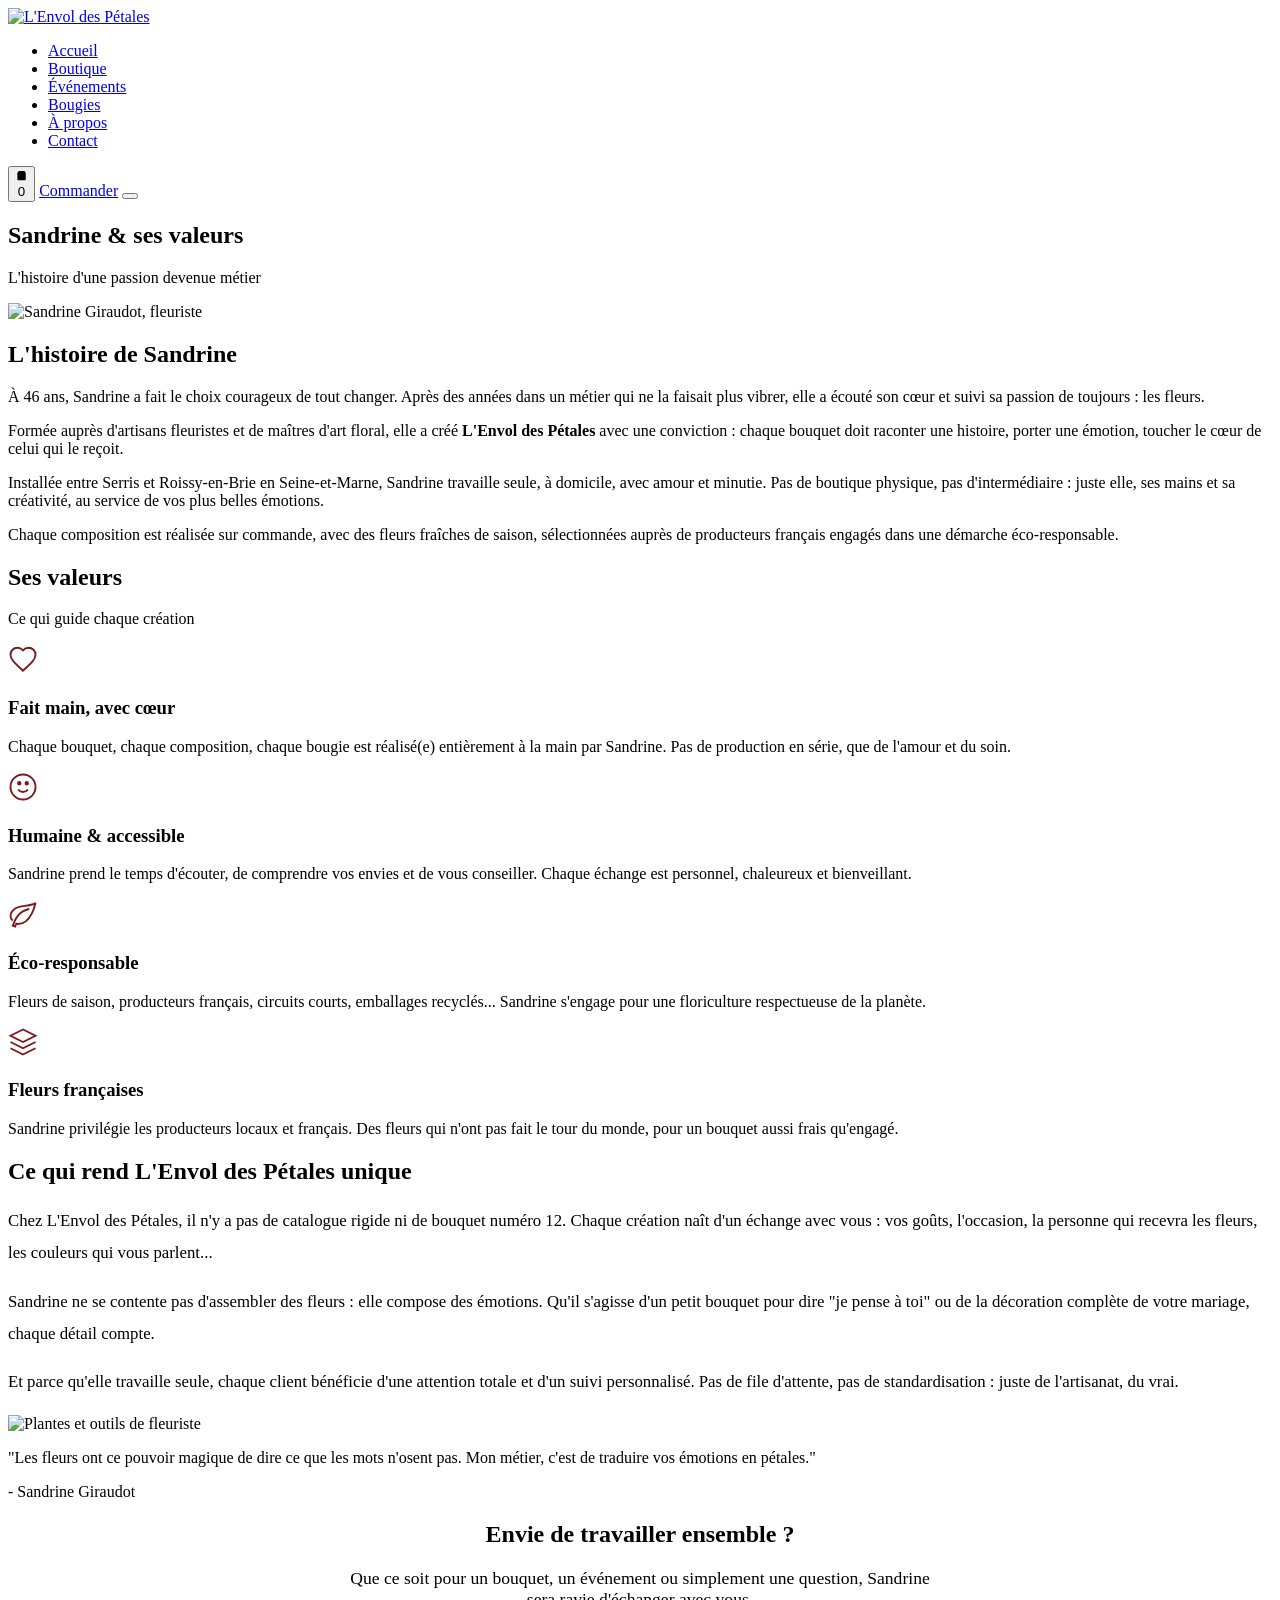
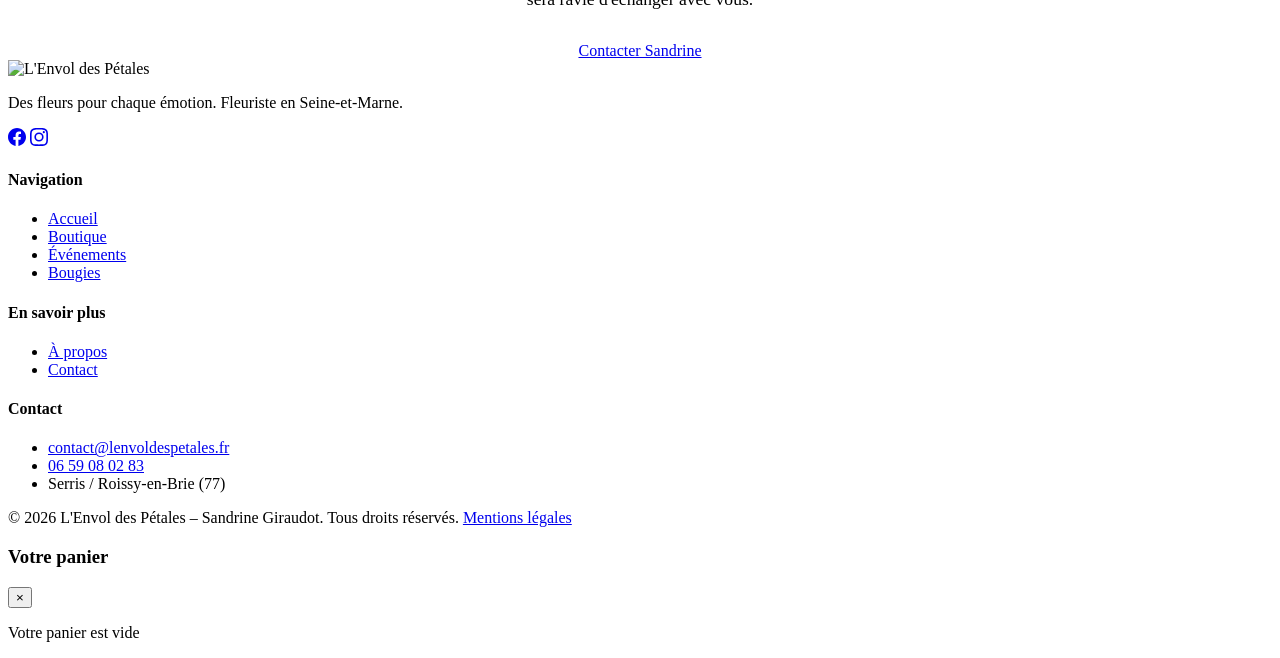
==== a-propos.html @ 43afdc31 "Add files via upload" ====
<!DOCTYPE html>
<html lang="fr">
<head>
    <meta charset="UTF-8">
    <meta name="viewport" content="width=device-width, initial-scale=1.0">
    <meta name="description" content="Découvrez l'histoire de Sandrine Giraudot, fleuriste de L'Envol des Pétales. Reconversion, passion et éco-responsabilité.">
    <title>À propos - Sandrine Giraudot | L'Envol des Pétales</title>
    <link rel="stylesheet" href="assets/css/style.css">
    <link rel="icon" type="image/png" href="assets/images/favicon.png">
</head>
<body>

    <!-- HEADER -->
    <header class="header" id="header">
        <div class="header__inner">
            <a href="index.html" class="header__logo" aria-label="Accueil">
                <img src="assets/images/logo-edp-texte-seul.png" alt="L'Envol des Pétales" loading="lazy">
            </a>
            <nav class="nav" id="nav" aria-label="Navigation principale">
                <ul class="nav__list">
                    <li><a href="index.html" class="nav__link">Accueil</a></li>
                    <li><a href="boutique.html" class="nav__link">Boutique</a></li>
                    <li><a href="evenements.html" class="nav__link">Événements</a></li>
                    <li><a href="bougies.html" class="nav__link">Bougies</a></li>
                    <li><a href="a-propos.html" class="nav__link active">À propos</a></li>
                    <li><a href="contact.html" class="nav__link">Contact</a></li>
                </ul>
            </nav>
            <div class="nav__cta">
                <button class="cart-btn" id="cart-btn" aria-label="Voir le panier" title="Voir le panier">
                    <svg viewBox="0 0 24 24"><path d="M6 2L3 6v14a2 2 0 002 2h14a2 2 0 002-2V6l-3-4z"/><line x1="3" y1="6" x2="21" y2="6"/><path d="M16 10a4 4 0 01-8 0"/></svg>
                    <span class="cart-count empty" id="cart-count">0</span>
                </button>
                <a href="contact.html" class="btn btn--primary btn--small">Commander</a>
                <button class="burger" id="burger" aria-label="Ouvrir le menu" aria-expanded="false">
                    <span class="burger__line"></span>
                    <span class="burger__line"></span>
                    <span class="burger__line"></span>
                </button>
            </div>
        </div>
    </header>

    <!-- HERO -->
    <section class="hero-page">
        <div class="petals-container" aria-hidden="true">
            <div class="petal petal--rose"></div><div class="petal petal--bordeaux"></div><div class="petal petal--rose"></div>
            <div class="petal petal--or"></div><div class="petal petal--rose"></div><div class="petal petal--bordeaux"></div>
            <div class="petal petal--rose"></div><div class="petal petal--or"></div><div class="petal petal--rose"></div>
            <div class="petal petal--bordeaux"></div>
        </div>
        <div class="container">
            <h1 class="hero-page__title">Sandrine & ses valeurs</h1>
            <p class="hero-page__subtitle">L'histoire d'une passion devenue métier</p>
        </div>
    </section>

    <!-- HISTOIRE -->
    <section class="section section--alt">
        <div class="container">
            <div class="about-hero">
                <div class="about-hero__photo fade-in-left">
                    <img src="assets/images/portrait-sandrine.jpg" alt="Sandrine Giraudot, fleuriste">
                </div>
                <div class="about-hero__content fade-in-right">
                    <h2>L'histoire de Sandrine</h2>
                    <span class="decorative-line"></span>
                    <p>
                        À 46 ans, Sandrine a fait le choix courageux de tout changer. Après des années dans un
                        métier qui ne la faisait plus vibrer, elle a écouté son cœur et suivi sa passion de toujours :
                        les fleurs.
                    </p>
                    <p>
                        Formée auprès d'artisans fleuristes et de maîtres d'art floral, elle a créé
                        <strong>L'Envol des Pétales</strong> avec une conviction : chaque bouquet doit raconter
                        une histoire, porter une émotion, toucher le cœur de celui qui le reçoit.
                    </p>
                    <p>
                        Installée entre Serris et Roissy-en-Brie en Seine-et-Marne, Sandrine travaille seule,
                        à domicile, avec amour et minutie. Pas de boutique physique, pas d'intermédiaire : juste
                        elle, ses mains et sa créativité, au service de vos plus belles émotions.
                    </p>
                    <p>
                        Chaque composition est réalisée sur commande, avec des fleurs fraîches de saison,
                        sélectionnées auprès de producteurs français engagés dans une démarche éco-responsable.
                    </p>
                </div>
            </div>
        </div>
    </section>

    <!-- VALEURS -->
    <section class="section">
        <div class="container">
            <h2 class="section-title fade-in">Ses valeurs</h2>
            <p class="section-subtitle fade-in">Ce qui guide chaque création</p>
            <span class="decorative-line fade-in"></span>

            <div class="values-grid">
                <div class="value-card fade-in">
                    <div class="value-card__icon" aria-hidden="true">
                        <svg width="30" height="30" viewBox="0 0 24 24" fill="none" stroke="#7B1A1A" stroke-width="1.5"><path d="M12 21.35l-1.45-1.32C5.4 15.36 2 12.28 2 8.5 2 5.42 4.42 3 7.5 3c1.74 0 3.41.81 4.5 2.09C13.09 3.81 14.76 3 16.5 3 19.58 3 22 5.42 22 8.5c0 3.78-3.4 6.86-8.55 11.54L12 21.35z"/></svg>
                    </div>
                    <h3 class="value-card__title">Fait main, avec cœur</h3>
                    <p class="value-card__text">Chaque bouquet, chaque composition, chaque bougie est réalisé(e) entièrement à la main par Sandrine. Pas de production en série, que de l'amour et du soin.</p>
                </div>

                <div class="value-card fade-in">
                    <div class="value-card__icon" aria-hidden="true">
                        <svg width="30" height="30" viewBox="0 0 24 24" fill="none" stroke="#7B1A1A" stroke-width="1.5"><path d="M12 22c5.523 0 10-4.477 10-10S17.523 2 12 2 2 6.477 2 12s4.477 10 10 10z"/><path d="M8 14s1.5 2 4 2 4-2 4-2"/><circle cx="9" cy="9" r="1" fill="#7B1A1A"/><circle cx="15" cy="9" r="1" fill="#7B1A1A"/></svg>
                    </div>
                    <h3 class="value-card__title">Humaine & accessible</h3>
                    <p class="value-card__text">Sandrine prend le temps d'écouter, de comprendre vos envies et de vous conseiller. Chaque échange est personnel, chaleureux et bienveillant.</p>
                </div>

                <div class="value-card fade-in">
                    <div class="value-card__icon" aria-hidden="true">
                        <svg width="30" height="30" viewBox="0 0 24 24" fill="none" stroke="#7B1A1A" stroke-width="1.5"><path d="M17 8C8 10 5.9 16.17 3.82 21.34l1.89.66.95-2.3c.48.17.98.3 1.34.3C19 20 22 3 22 3c-1 2-8 2.25-13 3.25S2 11.5 2 13.5s1.75 3.75 1.75 3.75"/></svg>
                    </div>
                    <h3 class="value-card__title">Éco-responsable</h3>
                    <p class="value-card__text">Fleurs de saison, producteurs français, circuits courts, emballages recyclés... Sandrine s'engage pour une floriculture respectueuse de la planète.</p>
                </div>

                <div class="value-card fade-in">
                    <div class="value-card__icon" aria-hidden="true">
                        <svg width="30" height="30" viewBox="0 0 24 24" fill="none" stroke="#7B1A1A" stroke-width="1.5"><path d="M12 2L2 7l10 5 10-5-10-5z"/><path d="M2 17l10 5 10-5"/><path d="M2 12l10 5 10-5"/></svg>
                    </div>
                    <h3 class="value-card__title">Fleurs françaises</h3>
                    <p class="value-card__text">Sandrine privilégie les producteurs locaux et français. Des fleurs qui n'ont pas fait le tour du monde, pour un bouquet aussi frais qu'engagé.</p>
                </div>
            </div>
        </div>
    </section>

    <!-- CE QUI LA REND UNIQUE -->
    <section class="section section--alt">
        <div class="container">
            <h2 class="section-title fade-in">Ce qui rend L'Envol des Pétales unique</h2>
            <span class="decorative-line fade-in"></span>

            <div class="about-hero" style="align-items:center;">
                <div class="about-hero__content fade-in-left">
                    <p style="font-size:1.05rem;line-height:1.9;">
                        Chez L'Envol des Pétales, il n'y a pas de catalogue rigide ni de bouquet numéro 12.
                        Chaque création naît d'un échange avec vous : vos goûts, l'occasion, la personne qui recevra
                        les fleurs, les couleurs qui vous parlent...
                    </p>
                    <p style="font-size:1.05rem;line-height:1.9;">
                        Sandrine ne se contente pas d'assembler des fleurs : elle compose des émotions.
                        Qu'il s'agisse d'un petit bouquet pour dire "je pense à toi" ou de la décoration
                        complète de votre mariage, chaque détail compte.
                    </p>
                    <p style="font-size:1.05rem;line-height:1.9;">
                        Et parce qu'elle travaille seule, chaque client bénéficie d'une attention totale
                        et d'un suivi personnalisé. Pas de file d'attente, pas de standardisation :
                        juste de l'artisanat, du vrai.
                    </p>
                </div>
                <div class="about-hero__photo fade-in-right">
                    <img src="assets/images/plants-on-linen-with-tools.png" alt="Plantes et outils de fleuriste" loading="lazy">
                </div>
            </div>
        </div>
    </section>

    <!-- CITATION -->
    <section class="section">
        <div class="container fade-in">
            <div class="quote-block">
                <p class="quote-block__text">
                    "Les fleurs ont ce pouvoir magique de dire ce que les mots n'osent pas.
                    Mon métier, c'est de traduire vos émotions en pétales."
                </p>
                <p class="quote-block__author">- Sandrine Giraudot</p>
            </div>
        </div>
    </section>

    <!-- CTA -->
    <section class="section section--alt" style="text-align:center;">
        <div class="container fade-in">
            <h2>Envie de travailler ensemble ?</h2>
            <span class="decorative-line"></span>
            <p style="max-width:600px;margin:0 auto 2rem;font-size:1.1rem;">
                Que ce soit pour un bouquet, un événement ou simplement une question, Sandrine sera ravie d'échanger avec vous.
            </p>
            <a href="contact.html" class="btn btn--primary">Contacter Sandrine</a>
        </div>
    </section>

    <!-- FOOTER -->
    <footer class="footer">
        <div class="container">
            <div class="footer__grid">
                <div class="footer__brand">
                    <img src="assets/images/logo-EDP-2025_RVB_logo-EDP-paysage-blanc.png" alt="L'Envol des Pétales">
                    <p>Des fleurs pour chaque émotion. Fleuriste en Seine-et-Marne.</p>
                    <div class="social-links mt-1">
                        <a href="https://www.facebook.com/LENVOLDESPETALES" class="social-link" aria-label="Facebook" target="_blank" rel="noopener"><svg width="18" height="18" viewBox="0 0 24 24" fill="currentColor"><path d="M24 12.073c0-6.627-5.373-12-12-12s-12 5.373-12 12c0 5.99 4.388 10.954 10.125 11.854v-8.385H7.078v-3.47h3.047V9.43c0-3.007 1.792-4.669 4.533-4.669 1.312 0 2.686.235 2.686.235v2.953H15.83c-1.491 0-1.956.925-1.956 1.874v2.25h3.328l-.532 3.47h-2.796v8.385C19.612 23.027 24 18.062 24 12.073z"/></svg></a>
                        <a href="https://www.instagram.com/lenvoldespetales/" class="social-link" aria-label="Instagram" target="_blank" rel="noopener"><svg width="18" height="18" viewBox="0 0 24 24" fill="currentColor"><path d="M12 2.163c3.204 0 3.584.012 4.85.07 3.252.148 4.771 1.691 4.919 4.919.058 1.265.069 1.645.069 4.849 0 3.205-.012 3.584-.069 4.849-.149 3.225-1.664 4.771-4.919 4.919-1.266.058-1.644.07-4.85.07-3.204 0-3.584-.012-4.849-.07-3.26-.149-4.771-1.699-4.919-4.92-.058-1.265-.07-1.644-.07-4.849 0-3.204.013-3.583.07-4.849.149-3.227 1.664-4.771 4.919-4.919 1.266-.057 1.645-.069 4.849-.069zM12 0C8.741 0 8.333.014 7.053.072 2.695.272.273 2.69.073 7.052.014 8.333 0 8.741 0 12c0 3.259.014 3.668.072 4.948.2 4.358 2.618 6.78 6.98 6.98C8.333 23.986 8.741 24 12 24c3.259 0 3.668-.014 4.948-.072 4.354-.2 6.782-2.618 6.979-6.98.059-1.28.073-1.689.073-4.948 0-3.259-.014-3.667-.072-4.947-.196-4.354-2.617-6.78-6.979-6.98C15.668.014 15.259 0 12 0zm0 5.838a6.162 6.162 0 100 12.324 6.162 6.162 0 000-12.324zM12 16a4 4 0 110-8 4 4 0 010 8zm6.406-11.845a1.44 1.44 0 100 2.881 1.44 1.44 0 000-2.881z"/></svg></a>
                    </div>
                </div>
                <div>
                    <h4>Navigation</h4>
                    <ul class="footer__links">
                        <li><a href="index.html">Accueil</a></li>
                        <li><a href="boutique.html">Boutique</a></li>
                        <li><a href="evenements.html">Événements</a></li>
                        <li><a href="bougies.html">Bougies</a></li>
                    </ul>
                </div>
                <div>
                    <h4>En savoir plus</h4>
                    <ul class="footer__links">
                        <li><a href="a-propos.html">À propos</a></li>
                        <li><a href="contact.html">Contact</a></li>
                    </ul>
                </div>
                <div>
                    <h4>Contact</h4>
                    <ul class="footer__links">
                        <li><a href="mailto:contact@lenvoldespetales.fr">contact@lenvoldespetales.fr</a></li>
                        <li><a href="tel:+33659080283">06 59 08 02 83</a></li>
                        <li>Serris / Roissy-en-Brie (77)</li>
                    </ul>
                </div>
            </div>
            <div class="footer__bottom">
                <p>&copy; 2026 L'Envol des P&eacute;tales &ndash; Sandrine Giraudot. Tous droits r&eacute;serv&eacute;s. <a href="mentions-legales.html">Mentions l&eacute;gales</a></p>
            </div>
        </div>
    </footer>

    <!-- Panier -->
    <div class="cart-overlay" id="cart-overlay"></div>
    <aside class="cart-drawer" id="cart-drawer" aria-label="Panier">
        <div class="cart-drawer__header">
            <h3>Votre panier</h3>
            <button class="cart-drawer__close" id="cart-close" aria-label="Fermer le panier">&times;</button>
        </div>
        <div class="cart-drawer__items" id="cart-items">
            <div class="cart-empty" id="cart-empty"><p>Votre panier est vide</p></div>
        </div>
        <div class="cart-drawer__footer" id="cart-footer" style="display:none;">
            <div class="cart-drawer__total"><span>Total</span><span id="cart-total">0,00 &euro;</span></div>
            <a href="contact.html" class="btn btn--primary">Finaliser la commande</a>
            <p class="cart-drawer__note">La commande sera finalisée par message avec Sandrine</p>
        </div>
    </aside>

    <script src="assets/js/panier.js"></script>
    <script src="assets/js/main.js"></script>
</body>
</html>
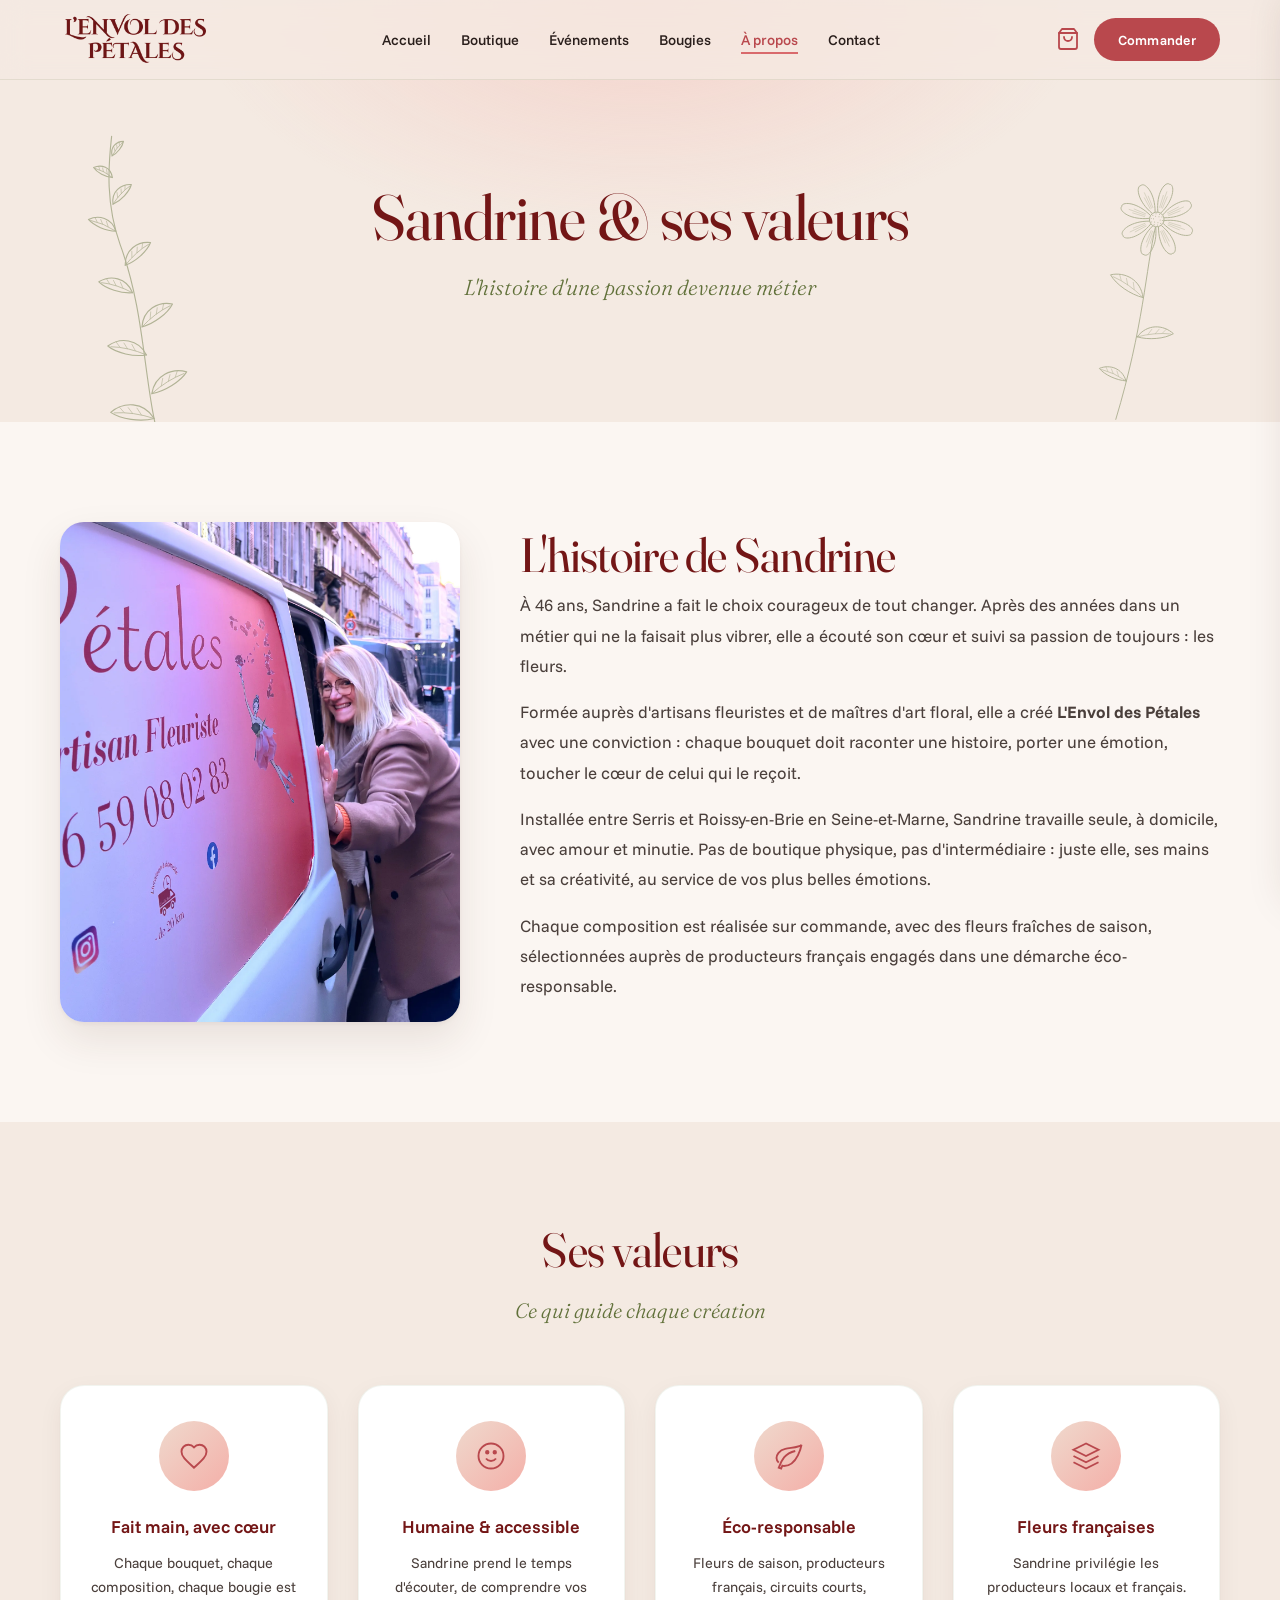
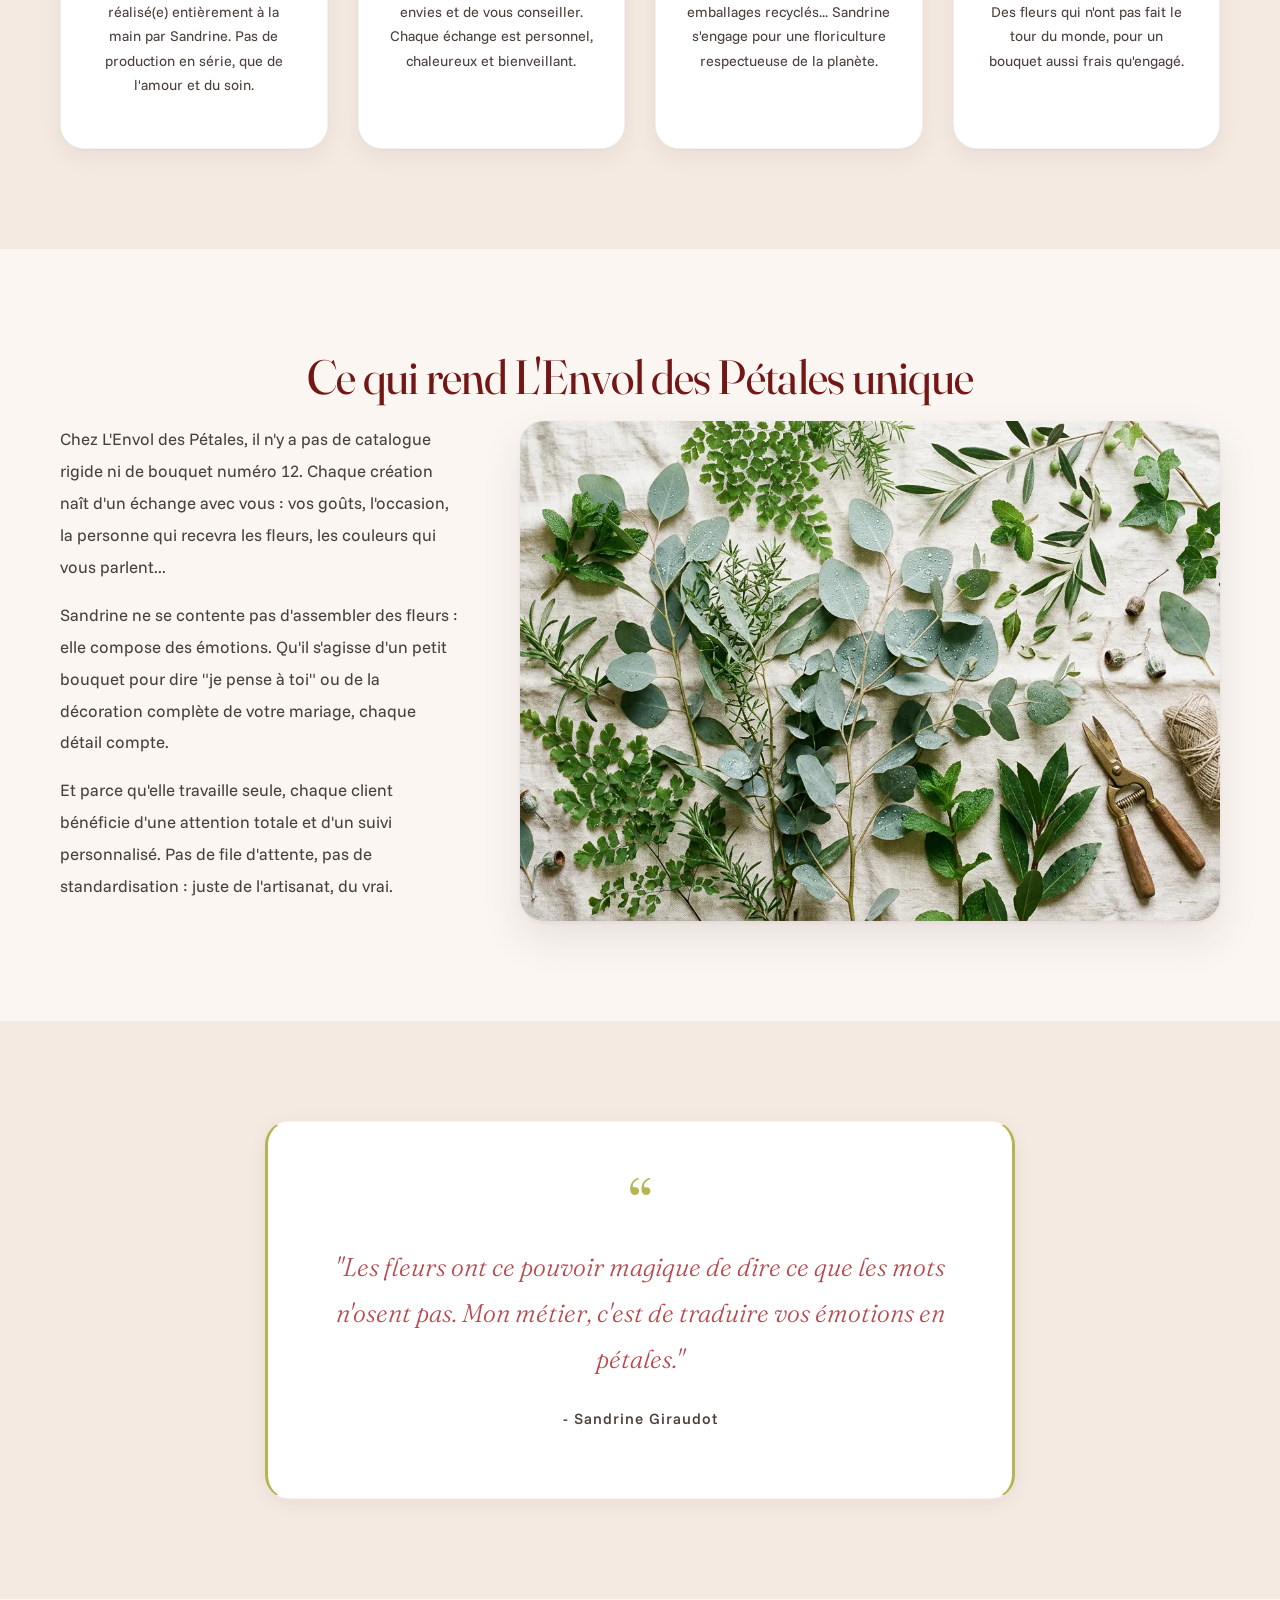
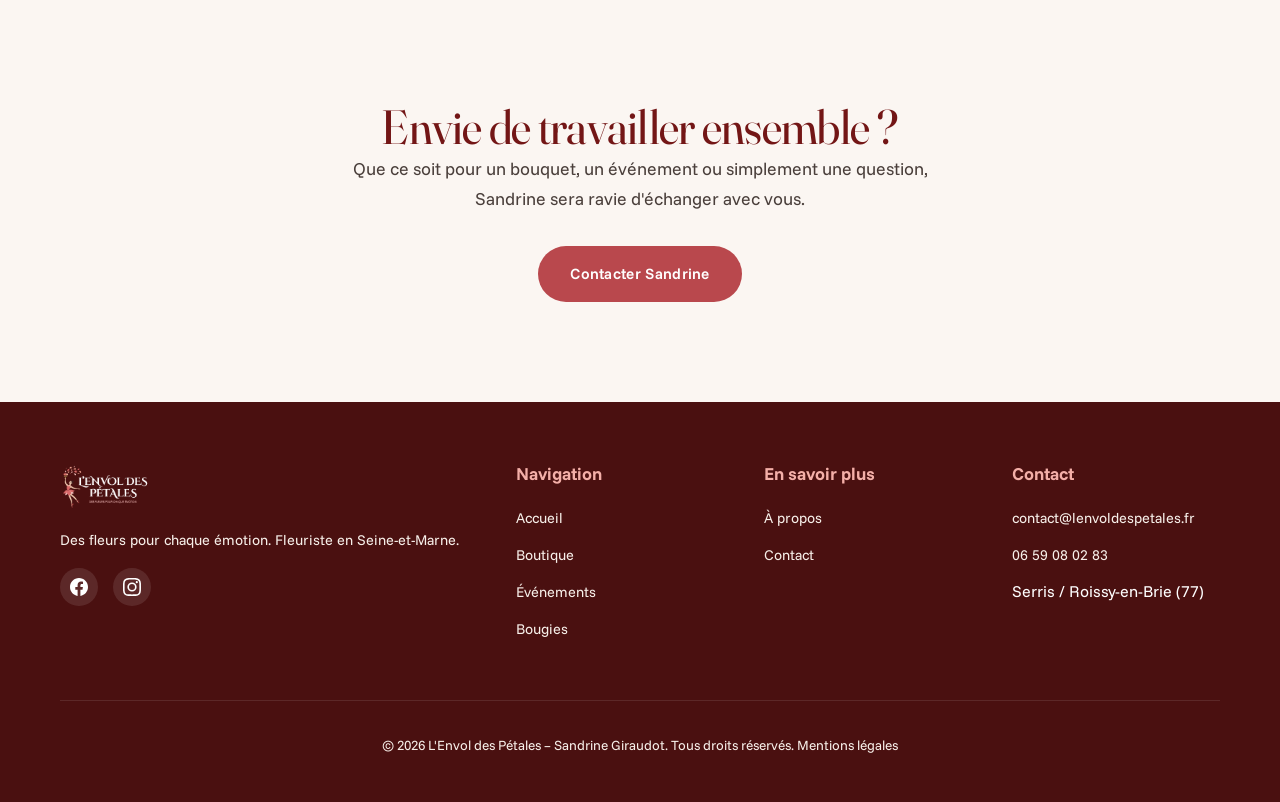
==== commit bda23b07: "Refonte visuelle : palette solaire, typo Fraunces, nouveau hero et galerie - Palette corail / saumon" ====
--- a/a-propos.html
+++ b/a-propos.html
@@ -14,7 +14,7 @@
     <header class="header" id="header">
         <div class="header__inner">
             <a href="index.html" class="header__logo" aria-label="Accueil">
-                <img src="assets/images/logo-edp-texte-seul.png" alt="L'Envol des Pétales" loading="lazy">
+                <img src="assets/images/logo-edp-texte-seul.webp" alt="L'Envol des Pétales" loading="lazy">
             </a>
             <nav class="nav" id="nav" aria-label="Navigation principale">
                 <ul class="nav__list">
@@ -44,10 +44,10 @@
     <!-- HERO -->
     <section class="hero-page">
         <div class="petals-container" aria-hidden="true">
-            <div class="petal petal--rose"></div><div class="petal petal--bordeaux"></div><div class="petal petal--rose"></div>
-            <div class="petal petal--or"></div><div class="petal petal--rose"></div><div class="petal petal--bordeaux"></div>
-            <div class="petal petal--rose"></div><div class="petal petal--or"></div><div class="petal petal--rose"></div>
-            <div class="petal petal--bordeaux"></div>
+            <div class="petal petal--saumon"></div><div class="petal petal--corail"></div><div class="petal petal--saumon"></div>
+            <div class="petal petal--vert"></div><div class="petal petal--saumon"></div><div class="petal petal--corail"></div>
+            <div class="petal petal--saumon"></div><div class="petal petal--vert"></div><div class="petal petal--saumon"></div>
+            <div class="petal petal--corail"></div>
         </div>
         <div class="container">
             <h1 class="hero-page__title">Sandrine & ses valeurs</h1>
@@ -60,7 +60,7 @@
         <div class="container">
             <div class="about-hero">
                 <div class="about-hero__photo fade-in-left">
-                    <img src="assets/images/portrait-sandrine.jpg" alt="Sandrine Giraudot, fleuriste">
+                    <img src="assets/images/portrait-sandrine.webp" alt="Sandrine Giraudot, fleuriste">
                 </div>
                 <div class="about-hero__content fade-in-right">
                     <h2>L'histoire de Sandrine</h2>
@@ -99,7 +99,7 @@
             <div class="values-grid">
                 <div class="value-card fade-in">
                     <div class="value-card__icon" aria-hidden="true">
-                        <svg width="30" height="30" viewBox="0 0 24 24" fill="none" stroke="#7B1A1A" stroke-width="1.5"><path d="M12 21.35l-1.45-1.32C5.4 15.36 2 12.28 2 8.5 2 5.42 4.42 3 7.5 3c1.74 0 3.41.81 4.5 2.09C13.09 3.81 14.76 3 16.5 3 19.58 3 22 5.42 22 8.5c0 3.78-3.4 6.86-8.55 11.54L12 21.35z"/></svg>
+                        <svg width="30" height="30" viewBox="0 0 24 24" fill="none" stroke="#B9484D" stroke-width="1.5"><path d="M12 21.35l-1.45-1.32C5.4 15.36 2 12.28 2 8.5 2 5.42 4.42 3 7.5 3c1.74 0 3.41.81 4.5 2.09C13.09 3.81 14.76 3 16.5 3 19.58 3 22 5.42 22 8.5c0 3.78-3.4 6.86-8.55 11.54L12 21.35z"/></svg>
                     </div>
                     <h3 class="value-card__title">Fait main, avec cœur</h3>
                     <p class="value-card__text">Chaque bouquet, chaque composition, chaque bougie est réalisé(e) entièrement à la main par Sandrine. Pas de production en série, que de l'amour et du soin.</p>
@@ -107,7 +107,7 @@
 
                 <div class="value-card fade-in">
                     <div class="value-card__icon" aria-hidden="true">
-                        <svg width="30" height="30" viewBox="0 0 24 24" fill="none" stroke="#7B1A1A" stroke-width="1.5"><path d="M12 22c5.523 0 10-4.477 10-10S17.523 2 12 2 2 6.477 2 12s4.477 10 10 10z"/><path d="M8 14s1.5 2 4 2 4-2 4-2"/><circle cx="9" cy="9" r="1" fill="#7B1A1A"/><circle cx="15" cy="9" r="1" fill="#7B1A1A"/></svg>
+                        <svg width="30" height="30" viewBox="0 0 24 24" fill="none" stroke="#B9484D" stroke-width="1.5"><path d="M12 22c5.523 0 10-4.477 10-10S17.523 2 12 2 2 6.477 2 12s4.477 10 10 10z"/><path d="M8 14s1.5 2 4 2 4-2 4-2"/><circle cx="9" cy="9" r="1" fill="#B9484D"/><circle cx="15" cy="9" r="1" fill="#B9484D"/></svg>
                     </div>
                     <h3 class="value-card__title">Humaine & accessible</h3>
                     <p class="value-card__text">Sandrine prend le temps d'écouter, de comprendre vos envies et de vous conseiller. Chaque échange est personnel, chaleureux et bienveillant.</p>
@@ -115,7 +115,7 @@
 
                 <div class="value-card fade-in">
                     <div class="value-card__icon" aria-hidden="true">
-                        <svg width="30" height="30" viewBox="0 0 24 24" fill="none" stroke="#7B1A1A" stroke-width="1.5"><path d="M17 8C8 10 5.9 16.17 3.82 21.34l1.89.66.95-2.3c.48.17.98.3 1.34.3C19 20 22 3 22 3c-1 2-8 2.25-13 3.25S2 11.5 2 13.5s1.75 3.75 1.75 3.75"/></svg>
+                        <svg width="30" height="30" viewBox="0 0 24 24" fill="none" stroke="#B9484D" stroke-width="1.5"><path d="M17 8C8 10 5.9 16.17 3.82 21.34l1.89.66.95-2.3c.48.17.98.3 1.34.3C19 20 22 3 22 3c-1 2-8 2.25-13 3.25S2 11.5 2 13.5s1.75 3.75 1.75 3.75"/></svg>
                     </div>
                     <h3 class="value-card__title">Éco-responsable</h3>
                     <p class="value-card__text">Fleurs de saison, producteurs français, circuits courts, emballages recyclés... Sandrine s'engage pour une floriculture respectueuse de la planète.</p>
@@ -123,7 +123,7 @@
 
                 <div class="value-card fade-in">
                     <div class="value-card__icon" aria-hidden="true">
-                        <svg width="30" height="30" viewBox="0 0 24 24" fill="none" stroke="#7B1A1A" stroke-width="1.5"><path d="M12 2L2 7l10 5 10-5-10-5z"/><path d="M2 17l10 5 10-5"/><path d="M2 12l10 5 10-5"/></svg>
+                        <svg width="30" height="30" viewBox="0 0 24 24" fill="none" stroke="#B9484D" stroke-width="1.5"><path d="M12 2L2 7l10 5 10-5-10-5z"/><path d="M2 17l10 5 10-5"/><path d="M2 12l10 5 10-5"/></svg>
                     </div>
                     <h3 class="value-card__title">Fleurs françaises</h3>
                     <p class="value-card__text">Sandrine privilégie les producteurs locaux et français. Des fleurs qui n'ont pas fait le tour du monde, pour un bouquet aussi frais qu'engagé.</p>
@@ -157,7 +157,7 @@
                     </p>
                 </div>
                 <div class="about-hero__photo fade-in-right">
-                    <img src="assets/images/plants-on-linen-with-tools.png" alt="Plantes et outils de fleuriste" loading="lazy">
+                    <img src="assets/images/plants-on-linen-with-tools.webp" alt="Plantes et outils de fleuriste" loading="lazy">
                 </div>
             </div>
         </div>
@@ -193,7 +193,7 @@
         <div class="container">
             <div class="footer__grid">
                 <div class="footer__brand">
-                    <img src="assets/images/logo-EDP-2025_RVB_logo-EDP-paysage-blanc.png" alt="L'Envol des Pétales">
+                    <img src="assets/images/logo-edp-paysage-blanc.webp" alt="L'Envol des Pétales">
                     <p>Des fleurs pour chaque émotion. Fleuriste en Seine-et-Marne.</p>
                     <div class="social-links mt-1">
                         <a href="https://www.facebook.com/LENVOLDESPETALES" class="social-link" aria-label="Facebook" target="_blank" rel="noopener"><svg width="18" height="18" viewBox="0 0 24 24" fill="currentColor"><path d="M24 12.073c0-6.627-5.373-12-12-12s-12 5.373-12 12c0 5.99 4.388 10.954 10.125 11.854v-8.385H7.078v-3.47h3.047V9.43c0-3.007 1.792-4.669 4.533-4.669 1.312 0 2.686.235 2.686.235v2.953H15.83c-1.491 0-1.956.925-1.956 1.874v2.25h3.328l-.532 3.47h-2.796v8.385C19.612 23.027 24 18.062 24 12.073z"/></svg></a>
--- a/assets/css/style.css
+++ b/assets/css/style.css
@@ -0,0 +1,2675 @@
+/* ============================================
+   L'Envol des Pétales - Feuille de style principale
+   Fleuriste - Sandrine Giraudot
+   ============================================ */
+
+/* --- Google Fonts ---
+   Fraunces : titres (serif moderne, douce et artisanale)
+   Cinzel Decorative : petits accents, en écho au logo
+   Funnel Sans : texte courant */
+@import url('https://fonts.googleapis.com/css2?family=Cinzel+Decorative:wght@400;700&family=Fraunces:ital,opsz,wght@0,9..144,300..600;1,9..144,300..600&family=Funnel+Sans:ital,wght@0,300..800;1,300..800&display=swap');
+
+/* --- Variables de couleurs et typographie ---
+   Modifiez ici pour changer les couleurs du site */
+:root {
+    /* Palette L'Envol des Pétales */
+    --corail: #D96A6C;
+    --saumon: #F4AFA8;
+    --vert-clair: #B6B552;
+    --olive: #61713A;
+    --beige: #EFD9CD;
+    --creme: #F4EAE2;
+
+    /* Bordeaux du logo : réservé aux textes foncés (titres, footer) */
+    --bordeaux: #731616;
+    --bordeaux-fonce: #4A1010;
+
+    /* Rôles */
+    --accent: #B9484D;          /* corail assombri : boutons et liens lisibles (contraste AA) */
+    --accent-hover: var(--corail);
+    --blanc: #FFFFFF;
+    --papier: #FBF6F2;          /* fond des sections alternées */
+    --gris-doux: #F7EFE9;
+    --gris-texte: #4A3F3B;
+    --noir: #2A1F1C;
+
+    /* Typographie */
+    --font-titre: 'Fraunces', Georgia, serif;
+    --font-logo: 'Cinzel Decorative', Georgia, serif;
+    --font-corps: 'Funnel Sans', 'Segoe UI', sans-serif;
+
+    /* Formes */
+    --radius: 14px;
+    --radius-lg: 24px;
+    --ombre: 0 1px 2px rgba(70, 38, 30, 0.04), 0 8px 24px rgba(70, 38, 30, 0.06);
+    --ombre-hover: 0 2px 4px rgba(70, 38, 30, 0.05), 0 18px 40px rgba(70, 38, 30, 0.10);
+
+    /* Espacements */
+    --header-height: 80px;
+    --section-padding: 100px;
+    --container-max: 1200px;
+
+    /* Transitions */
+    --ease: cubic-bezier(0.22, 1, 0.36, 1);
+    --transition: all 0.35s var(--ease);
+    --transition-lente: all 0.8s var(--ease);
+}
+
+/* --- Reset & Base --- */
+*,
+*::before,
+*::after {
+    margin: 0;
+    padding: 0;
+    box-sizing: border-box;
+}
+
+html {
+    scroll-behavior: smooth;
+    font-size: 16px;
+}
+
+body {
+    font-family: var(--font-corps);
+    color: var(--noir);
+    background-color: var(--creme);
+    line-height: 1.7;
+    overflow-x: hidden;
+    -webkit-font-smoothing: antialiased;
+}
+
+img {
+    max-width: 100%;
+    height: auto;
+    display: block;
+}
+
+a {
+    color: var(--accent);
+    text-decoration: none;
+    transition: var(--transition);
+}
+
+a:hover {
+    color: var(--vert-clair);
+}
+
+ul {
+    list-style: none;
+}
+
+/* --- Typographie --- */
+h1, h2 {
+    font-family: var(--font-titre);
+    color: var(--bordeaux);
+    font-weight: 400;
+    font-variation-settings: "opsz" 144;
+    line-height: 1.15;
+    letter-spacing: -0.015em;
+}
+
+/* Un mot en italique corail dans un titre : <h2>Nos <em>réalisations</em></h2> */
+h1 em, h2 em {
+    font-style: italic;
+    color: var(--corail);
+}
+
+h3, h4, h5 {
+    font-family: var(--font-corps);
+    color: var(--bordeaux);
+    font-weight: 600;
+    line-height: 1.35;
+}
+
+h1 {
+    font-size: clamp(2.6rem, 6vw, 4.6rem);
+}
+
+h2 {
+    font-size: clamp(2rem, 4vw, 3rem);
+}
+
+h3 {
+    font-size: clamp(1.15rem, 2.2vw, 1.4rem);
+}
+
+/* Petit sur-titre en Cinzel, en écho au logo */
+.eyebrow {
+    display: inline-block;
+    font-family: var(--font-logo);
+    font-size: 0.8rem;
+    font-weight: 700;
+    letter-spacing: 0.18em;
+    text-transform: uppercase;
+    color: var(--olive);
+    margin-bottom: 1rem;
+}
+
+p {
+    margin-bottom: 1rem;
+    color: var(--gris-texte);
+}
+
+/* --- Utilitaires --- */
+.container {
+    max-width: var(--container-max);
+    margin: 0 auto;
+    padding: 0 20px;
+}
+
+.section {
+    padding: var(--section-padding) 0;
+}
+
+.section--alt {
+    background-color: var(--papier);
+}
+
+.section--rose {
+    background-color: var(--beige);
+}
+
+.section-title {
+    text-align: center;
+    margin-bottom: 1rem;
+    position: relative;
+}
+
+.section-subtitle {
+    text-align: center;
+    font-family: var(--font-titre);
+    font-style: italic;
+    font-weight: 300;
+    color: var(--olive);
+    font-size: clamp(1.1rem, 2vw, 1.3rem);
+    max-width: 620px;
+    margin: 0 auto 3.5rem;
+}
+
+/* Separateur decoratif */
+.decorative-line {
+    display: none;
+}
+
+/* --- Boutons --- */
+.btn {
+    display: inline-block;
+    padding: 15px 32px;
+    border-radius: 50px;
+    font-family: var(--font-corps);
+    font-weight: 600;
+    font-size: 0.95rem;
+    letter-spacing: 0.02em;
+    cursor: pointer;
+    transition: var(--transition);
+    border: none;
+    text-align: center;
+}
+
+.btn--primary {
+    background-color: var(--accent);
+    color: var(--blanc);
+}
+
+.btn--primary:hover {
+    background-color: var(--bordeaux);
+    color: var(--blanc);
+    transform: translateY(-2px);
+    box-shadow: 0 10px 24px rgba(185, 72, 77, 0.25);
+}
+
+.btn--secondary {
+    background-color: transparent;
+    color: var(--accent);
+    border: 1.5px solid currentColor;
+}
+
+.btn--secondary:hover {
+    background-color: var(--accent);
+    color: var(--blanc);
+    transform: translateY(-1px);
+    box-shadow: 0 4px 12px rgba(185, 72, 77, 0.12);
+}
+
+.btn--or {
+    background-color: var(--olive);
+    color: var(--blanc);
+}
+
+.btn--or:hover {
+    background-color: var(--bordeaux);
+    color: var(--blanc);
+    transform: translateY(-1px);
+    box-shadow: 0 4px 12px rgba(97, 113, 58, 0.15);
+}
+
+.btn--small {
+    padding: 10px 24px;
+    font-size: 0.85rem;
+}
+
+/* ============================================
+   HEADER & NAVIGATION
+   ============================================ */
+.header {
+    position: fixed;
+    top: 0;
+    left: 0;
+    width: 100%;
+    height: var(--header-height);
+    background-color: rgba(244, 234, 226, 0.82);
+    backdrop-filter: blur(14px) saturate(1.2);
+    -webkit-backdrop-filter: blur(10px);
+    z-index: 1000;
+    transition: var(--transition);
+    border-bottom: 1px solid rgba(97, 113, 58, 0.12);
+}
+
+.header.scrolled {
+    box-shadow: 0 2px 20px rgba(70, 38, 30, 0.08);
+}
+
+.header__inner {
+    display: flex;
+    align-items: center;
+    justify-content: space-between;
+    height: 100%;
+    max-width: var(--container-max);
+    margin: 0 auto;
+    padding: 0 20px;
+}
+
+.header__logo img {
+    height: 55px;
+    width: auto;
+}
+
+.nav__list {
+    display: flex;
+    align-items: center;
+    gap: 30px;
+}
+
+.nav__link {
+    font-size: 0.9rem;
+    font-weight: 500;
+    color: var(--noir);
+    position: relative;
+    padding: 5px 0;
+}
+
+.nav__link::after {
+    content: '';
+    position: absolute;
+    bottom: 0;
+    left: 0;
+    width: 0;
+    height: 2px;
+    background-color: var(--corail);
+    transition: var(--transition);
+}
+
+.nav__link:hover,
+.nav__link.active {
+    color: var(--accent);
+}
+
+.nav__link:hover::after,
+.nav__link.active::after {
+    width: 100%;
+}
+
+/* Bouton Commander dans le header */
+.nav__cta {
+    display: flex;
+    align-items: center;
+    gap: 10px;
+}
+
+.cart-btn {
+    position: relative;
+    background: none;
+    border: none;
+    cursor: pointer;
+    padding: 4px;
+    display: inline-flex;
+    align-items: center;
+    justify-content: center;
+    transition: var(--transition);
+}
+
+.cart-btn:hover {
+    transform: scale(1.1);
+}
+
+.cart-btn svg {
+    width: 24px;
+    height: 24px;
+    fill: none;
+    stroke: var(--accent);
+    stroke-width: 1.8;
+    stroke-linecap: round;
+    stroke-linejoin: round;
+}
+
+.cart-count {
+    position: absolute;
+    top: -4px;
+    right: -6px;
+    display: inline-flex;
+    align-items: center;
+    justify-content: center;
+    min-width: 18px;
+    height: 18px;
+    background-color: var(--accent);
+    color: var(--blanc);
+    border-radius: 50%;
+    font-size: 0.65rem;
+    font-weight: 700;
+    cursor: pointer;
+    transition: var(--transition);
+}
+
+.cart-count.empty {
+    display: none;
+}
+
+/* Burger menu mobile */
+.burger {
+    display: none;
+    flex-direction: column;
+    gap: 5px;
+    cursor: pointer;
+    padding: 5px;
+    background: none;
+    border: none;
+}
+
+.burger__line {
+    width: 25px;
+    height: 2px;
+    background-color: var(--accent);
+    transition: var(--transition);
+    border-radius: 2px;
+}
+
+.burger.active .burger__line:nth-child(1) {
+    transform: rotate(45deg) translate(5px, 5px);
+}
+
+.burger.active .burger__line:nth-child(2) {
+    opacity: 0;
+}
+
+.burger.active .burger__line:nth-child(3) {
+    transform: rotate(-45deg) translate(5px, -5px);
+}
+
+/* ============================================
+   HERO SECTION
+   ============================================ */
+.hero {
+    position: relative;
+    min-height: 100vh;
+    display: flex;
+    align-items: center;
+    background:
+        radial-gradient(ellipse 60% 70% at 85% 40%, rgba(244, 175, 168, 0.45), transparent 70%),
+        radial-gradient(ellipse 50% 50% at 10% 90%, rgba(182, 181, 82, 0.18), transparent 70%),
+        var(--creme);
+    overflow: hidden;
+    padding: calc(var(--header-height) + 40px) 0 60px;
+}
+
+.hero__inner {
+    position: relative;
+    z-index: 2;
+    width: 100%;
+    max-width: var(--container-max);
+    margin: 0 auto;
+    padding: 0 20px;
+    display: grid;
+    grid-template-columns: 1.1fr 0.9fr;
+    gap: 60px;
+    align-items: center;
+}
+
+.hero__title {
+    margin-bottom: 1.5rem;
+}
+
+.hero__subtitle {
+    font-size: 1.15rem;
+    color: var(--gris-texte);
+    max-width: 520px;
+    margin-bottom: 2.5rem;
+    line-height: 1.8;
+}
+
+.hero__buttons {
+    display: flex;
+    gap: 15px;
+    flex-wrap: wrap;
+}
+
+.hero__occasions {
+    display: flex;
+    flex-wrap: wrap;
+    gap: 6px 20px;
+    margin-top: 2.5rem;
+    font-size: 0.85rem;
+    color: var(--olive);
+    letter-spacing: 0.04em;
+}
+
+.hero__occasions li {
+    position: relative;
+}
+
+.hero__occasions li + li::before {
+    content: '';
+    position: absolute;
+    left: -12px;
+    top: 50%;
+    width: 4px;
+    height: 4px;
+    border-radius: 50%;
+    background: var(--corail);
+}
+
+/* Visuel : photo en arche + médaillon + gravure + ballerine */
+.hero__visual {
+    position: relative;
+    justify-self: center;
+    width: min(100%, 440px);
+}
+
+.hero__arch {
+    position: relative;
+    aspect-ratio: 4 / 5;
+    border-radius: 999px 999px var(--radius-lg) var(--radius-lg);
+    overflow: hidden;
+    box-shadow: 0 30px 60px rgba(70, 38, 30, 0.15);
+}
+
+.hero__arch img {
+    width: 100%;
+    height: 100%;
+    object-fit: cover;
+}
+
+.hero__badge {
+    position: absolute;
+    left: -60px;
+    bottom: 40px;
+    width: 150px;
+    aspect-ratio: 1;
+    border-radius: 50%;
+    overflow: hidden;
+    border: 6px solid var(--creme);
+    box-shadow: var(--ombre-hover);
+}
+
+.hero__badge img {
+    width: 100%;
+    height: 100%;
+    object-fit: cover;
+}
+
+.hero__gravure {
+    position: absolute;
+    right: -70px;
+    top: -30px;
+    width: 190px;
+    opacity: 0.55;
+    transform: rotate(14deg);
+    z-index: -1;
+}
+
+.hero__ballerine {
+    position: absolute;
+    right: -30px;
+    bottom: -20px;
+    width: 90px;
+    filter: drop-shadow(0 6px 10px rgba(70, 38, 30, 0.15));
+    animation: ballerineFlotte 6s ease-in-out infinite;
+}
+
+@keyframes ballerineFlotte {
+    0%, 100% { transform: translateY(0) rotate(-2deg); }
+    50% { transform: translateY(-12px) rotate(2deg); }
+}
+
+/* Gravures décoratives réutilisables */
+.gravure {
+    position: absolute;
+    pointer-events: none;
+    opacity: 0.4;
+    z-index: 0;
+}
+
+/* --- Animation petales qui tombent --- */
+.petals-container {
+    position: absolute;
+    top: 0;
+    left: 0;
+    width: 100%;
+    height: 100%;
+    overflow: hidden;
+    pointer-events: none;
+    z-index: 1;
+}
+
+.petal {
+    position: absolute;
+    top: -30px;
+    opacity: 0.6;
+    animation: petalFall linear infinite;
+    background-size: contain;
+    background-repeat: no-repeat;
+}
+
+/* Pétale saumon */
+.petal--saumon { background-image: url("data:image/svg+xml,%3Csvg xmlns='http://www.w3.org/2000/svg' viewBox='0 0 376 351'%3E%3Cpath fill='%23F4AFA8' d='M313.03,179.32c20.94,27.05,43.29,72.14-.22,89.74-42.83,17.33-137.18-3.63-190.45-.15-33.16,2.16-66.54,8.41-98.94,15.74C11.03,149.03,138.42-12.92,284.12,48.32c61.68,25.93,126.64,102.6,28.91,131Z'/%3E%3C/svg%3E"); }
+/* Pétale corail */
+.petal--corail { background-image: url("data:image/svg+xml,%3Csvg xmlns='http://www.w3.org/2000/svg' viewBox='0 0 376 351'%3E%3Cpath fill='%23D96A6C' d='M313.03,179.32c20.94,27.05,43.29,72.14-.22,89.74-42.83,17.33-137.18-3.63-190.45-.15-33.16,2.16-66.54,8.41-98.94,15.74C11.03,149.03,138.42-12.92,284.12,48.32c61.68,25.93,126.64,102.6,28.91,131Z'/%3E%3C/svg%3E"); }
+/* Pétale vert clair */
+.petal--vert { background-image: url("data:image/svg+xml,%3Csvg xmlns='http://www.w3.org/2000/svg' viewBox='0 0 376 351'%3E%3Cpath fill='%23B6B552' d='M313.03,179.32c20.94,27.05,43.29,72.14-.22,89.74-42.83,17.33-137.18-3.63-190.45-.15-33.16,2.16-66.54,8.41-98.94,15.74C11.03,149.03,138.42-12.92,284.12,48.32c61.68,25.93,126.64,102.6,28.91,131Z'/%3E%3C/svg%3E"); }
+
+.petal:nth-child(1) { left: 5%; width: 18px; height: 17px; animation-duration: 8s; animation-delay: 0s; }
+.petal:nth-child(2) { left: 15%; width: 24px; height: 22px; opacity: 0.3; animation-duration: 12s; animation-delay: 1s; }
+.petal:nth-child(3) { left: 25%; width: 14px; height: 13px; animation-duration: 10s; animation-delay: 3s; }
+.petal:nth-child(4) { left: 35%; width: 20px; height: 19px; opacity: 0.4; animation-duration: 9s; animation-delay: 2s; }
+.petal:nth-child(5) { left: 45%; width: 22px; height: 20px; animation-duration: 11s; animation-delay: 0.5s; }
+.petal:nth-child(6) { left: 55%; width: 16px; height: 15px; opacity: 0.25; animation-duration: 13s; animation-delay: 4s; }
+.petal:nth-child(7) { left: 65%; width: 19px; height: 18px; animation-duration: 7s; animation-delay: 1.5s; }
+.petal:nth-child(8) { left: 75%; width: 23px; height: 21px; opacity: 0.35; animation-duration: 10s; animation-delay: 3.5s; }
+.petal:nth-child(9) { left: 85%; width: 13px; height: 12px; animation-duration: 14s; animation-delay: 2.5s; }
+.petal:nth-child(10) { left: 95%; width: 21px; height: 20px; opacity: 0.2; animation-duration: 8s; animation-delay: 5s; }
+.petal:nth-child(11) { left: 10%; width: 20px; height: 19px; animation-duration: 9s; animation-delay: 6s; }
+.petal:nth-child(12) { left: 50%; width: 17px; height: 16px; opacity: 0.3; animation-duration: 11s; animation-delay: 7s; }
+
+@keyframes petalFall {
+    0% {
+        transform: translateY(0) rotate(0deg) translateX(0);
+        opacity: 0;
+    }
+    10% {
+        opacity: 0.6;
+    }
+    90% {
+        opacity: 0.4;
+    }
+    100% {
+        transform: translateY(100vh) rotate(720deg) translateX(80px);
+        opacity: 0;
+    }
+}
+
+/* ============================================
+   HERO PAGES INTERIEURES
+   ============================================ */
+.hero-page {
+    position: relative;
+    padding: 180px 0 100px;
+    text-align: center;
+    background:
+        radial-gradient(ellipse 50% 80% at 50% 0%, rgba(244, 175, 168, 0.4), transparent 70%),
+        var(--creme);
+    overflow: hidden;
+}
+
+/* Gravures botaniques dans les coins */
+.hero-page::before,
+.hero-page::after {
+    content: '';
+    position: absolute;
+    bottom: -40px;
+    width: 170px;
+    height: 340px;
+    background: url("../images/gravures/brin.svg") no-repeat center / contain;
+    opacity: 0.45;
+    pointer-events: none;
+}
+
+.hero-page::before {
+    left: 4%;
+    transform: rotate(-12deg);
+}
+
+.hero-page::after {
+    right: 4%;
+    background-image: url("../images/gravures/fleur.svg");
+    transform: rotate(10deg);
+}
+
+.hero-page > .container {
+    position: relative;
+    z-index: 2;
+}
+
+.hero-page__title {
+    font-size: clamp(2.4rem, 5.5vw, 4rem);
+    margin-bottom: 1rem;
+}
+
+.hero-page__subtitle {
+    font-family: var(--font-titre);
+    font-style: italic;
+    font-weight: 300;
+    color: var(--olive);
+    font-size: clamp(1.1rem, 2vw, 1.35rem);
+}
+
+/* ============================================
+   BLOCS D'ENTREE (Accueil)
+   ============================================ */
+.categories {
+    display: grid;
+    grid-template-columns: repeat(3, 1fr);
+    gap: 30px;
+    margin-top: 3rem;
+}
+
+.category-card {
+    position: relative;
+    border-radius: var(--radius-lg);
+    overflow: hidden;
+    background: var(--blanc);
+    box-shadow: var(--ombre);
+    border: 1px solid rgba(97, 113, 58, 0.08);
+    transition: var(--transition);
+    text-align: center;
+    padding: 0;
+}
+
+.category-card:hover {
+    transform: translateY(-8px);
+    box-shadow: var(--ombre-hover);
+}
+
+.category-card__image {
+    width: 100%;
+    height: 250px;
+    overflow: hidden;
+}
+
+/* Placeholder image elegant avec gradient */
+.placeholder-img {
+    width: 100%;
+    height: 100%;
+    display: flex;
+    align-items: center;
+    justify-content: center;
+    font-family: var(--font-corps);
+    font-size: 3rem;
+    color: rgba(255, 255, 255, 0.6);
+}
+
+.placeholder-img--bouquets {
+    background: linear-gradient(135deg, var(--accent), var(--saumon));
+}
+
+.placeholder-img--evenements {
+    background: linear-gradient(135deg, var(--saumon), var(--vert-clair));
+}
+
+.placeholder-img--bougies {
+    background: linear-gradient(135deg, var(--vert-clair), var(--accent));
+}
+
+.placeholder-img--mariage {
+    background: linear-gradient(135deg, var(--beige), var(--saumon), var(--blanc));
+}
+
+.placeholder-img--deuil {
+    background: linear-gradient(135deg, var(--noir), var(--accent));
+}
+
+.placeholder-img--naissance {
+    background: linear-gradient(135deg, var(--beige), var(--blanc));
+}
+
+.placeholder-img--sandrine {
+    background: linear-gradient(135deg, var(--creme), var(--saumon));
+}
+
+.category-card__image img {
+    width: 100%;
+    height: 100%;
+    object-fit: cover;
+    transition: var(--transition-lente);
+}
+
+.category-card:hover .category-card__image img {
+    transform: scale(1.05);
+}
+
+.category-card__body {
+    padding: 30px 25px;
+}
+
+.category-card__title {
+    margin-bottom: 0.75rem;
+}
+
+.category-card__text {
+    font-size: 0.95rem;
+    margin-bottom: 1.5rem;
+}
+
+/* ============================================
+   SECTION SANDRINE (Accueil)
+   ============================================ */
+.about-preview {
+    display: grid;
+    grid-template-columns: 1fr 1fr;
+    gap: 60px;
+    align-items: center;
+}
+
+.about-preview__image {
+    border-radius: var(--radius-lg);
+    overflow: hidden;
+    box-shadow: var(--ombre-hover);
+}
+
+.about-preview__image img {
+    width: 100%;
+    height: 450px;
+    object-fit: cover;
+}
+
+.about-preview__content {
+    padding: 20px 0;
+}
+
+.about-preview__content h2 {
+    margin-bottom: 0.5rem;
+}
+
+.about-preview__content .decorative-line {
+    margin-left: 0;
+}
+
+.about-preview__content p {
+    font-size: 1.05rem;
+}
+
+/* ============================================
+   AVIS CLIENTS
+   ============================================ */
+.reviews-grid {
+    display: grid;
+    grid-template-columns: repeat(3, 1fr);
+    gap: 30px;
+}
+
+.review-card {
+    background: var(--blanc);
+    border-radius: var(--radius-lg);
+    padding: 35px 30px;
+    box-shadow: var(--ombre);
+    border: 1px solid rgba(97, 113, 58, 0.08);
+    position: relative;
+    transition: var(--transition);
+}
+
+.review-card:hover {
+    transform: translateY(-4px);
+    box-shadow: var(--ombre-hover);
+}
+
+.review-card__stars {
+    color: var(--corail);
+    font-size: 1.1rem;
+    margin-bottom: 1rem;
+    letter-spacing: 2px;
+}
+
+.review-card__text {
+    font-style: italic;
+    font-size: 0.95rem;
+    margin-bottom: 1.5rem;
+    color: var(--gris-texte);
+    line-height: 1.7;
+}
+
+.review-card__author {
+    font-weight: 600;
+    color: var(--accent);
+    font-size: 0.9rem;
+}
+
+.review-card__occasion {
+    font-size: 0.8rem;
+    color: var(--olive);
+}
+
+.review-card::before {
+    content: '\201C';
+    position: absolute;
+    top: 15px;
+    right: 25px;
+    font-size: 4.5rem;
+    font-family: var(--font-titre);
+    color: var(--saumon);
+    line-height: 1;
+}
+
+/* ============================================
+   BOUTIQUE - GRILLE PRODUITS
+   ============================================ */
+
+/* Filtres */
+.filters {
+    display: flex;
+    flex-wrap: wrap;
+    justify-content: center;
+    gap: 10px;
+    margin-bottom: 3rem;
+}
+
+.filter-btn {
+    padding: 10px 22px;
+    border: 2px solid var(--saumon);
+    background: transparent;
+    border-radius: 50px;
+    font-family: var(--font-corps);
+    font-size: 0.85rem;
+    font-weight: 500;
+    color: var(--accent);
+    cursor: pointer;
+    transition: var(--transition);
+}
+
+.filter-btn:hover,
+.filter-btn.active {
+    background-color: var(--accent);
+    border-color: var(--accent);
+    color: var(--blanc);
+}
+
+/* Grille produits */
+.products-grid {
+    display: grid;
+    grid-template-columns: repeat(auto-fill, minmax(280px, 1fr));
+    gap: 30px;
+}
+
+.product-card {
+    background: var(--blanc);
+    border-radius: var(--radius-lg);
+    overflow: hidden;
+    box-shadow: var(--ombre);
+    border: 1px solid rgba(97, 113, 58, 0.08);
+    transition: var(--transition);
+    position: relative;
+}
+
+.product-card:hover {
+    transform: translateY(-6px);
+    box-shadow: var(--ombre-hover);
+}
+
+.product-card__image {
+    width: 100%;
+    height: 280px;
+    overflow: hidden;
+    position: relative;
+}
+
+.product-card__image .placeholder-img {
+    transition: var(--transition-lente);
+}
+
+.product-card__image img {
+    width: 100%;
+    height: 100%;
+    object-fit: cover;
+    transition: var(--transition-lente);
+}
+
+.product-card:hover .product-card__image .placeholder-img,
+.product-card:hover .product-card__image img {
+    transform: scale(1.05);
+}
+
+.product-card__badge {
+    position: absolute;
+    top: 15px;
+    left: 15px;
+    padding: 5px 14px;
+    background-color: var(--accent);
+    color: var(--blanc);
+    font-size: 0.75rem;
+    font-weight: 600;
+    border-radius: 50px;
+    letter-spacing: 0.5px;
+    z-index: 2;
+}
+
+.product-card__body {
+    padding: 25px;
+}
+
+.product-card__title {
+    font-size: 1.3rem;
+    margin-bottom: 0.5rem;
+}
+
+.product-card__desc {
+    font-size: 0.9rem;
+    color: var(--gris-texte);
+    margin-bottom: 1rem;
+    line-height: 1.6;
+}
+
+.product-card__footer {
+    display: flex;
+    align-items: center;
+    justify-content: space-between;
+}
+
+.product-card__price {
+    font-family: var(--font-titre);
+    font-size: 1.4rem;
+    color: var(--bordeaux);
+    font-weight: 500;
+}
+
+/* ============================================
+   MODAL PRODUIT
+   ============================================ */
+.modal-overlay {
+    position: fixed;
+    top: 0;
+    left: 0;
+    width: 100%;
+    height: 100%;
+    background: rgba(70, 38, 30, 0.6);
+    backdrop-filter: blur(4px);
+    z-index: 2000;
+    display: none;
+    align-items: center;
+    justify-content: center;
+    padding: 20px;
+}
+
+.modal-overlay.active {
+    display: flex;
+}
+
+.modal {
+    background: var(--blanc);
+    border-radius: var(--radius-lg);
+    max-width: 600px;
+    width: 100%;
+    max-height: 90vh;
+    overflow-y: auto;
+    position: relative;
+    animation: modalFadeIn 0.3s ease;
+}
+
+@keyframes modalFadeIn {
+    from { opacity: 0; transform: translateY(20px); }
+    to { opacity: 1; transform: translateY(0); }
+}
+
+.modal__close {
+    position: absolute;
+    top: 15px;
+    right: 15px;
+    width: 40px;
+    height: 40px;
+    border-radius: 50%;
+    border: none;
+    background: var(--creme);
+    font-size: 1.3rem;
+    cursor: pointer;
+    display: flex;
+    align-items: center;
+    justify-content: center;
+    z-index: 10;
+    transition: var(--transition);
+    color: var(--accent);
+}
+
+.modal__close:hover {
+    background: var(--accent);
+    color: var(--blanc);
+}
+
+.modal__image {
+    width: 100%;
+    height: 300px;
+    border-radius: 20px 20px 0 0;
+    overflow: hidden;
+}
+
+.modal__body {
+    padding: 30px;
+}
+
+.modal__title {
+    font-size: 1.8rem;
+    margin-bottom: 0.5rem;
+}
+
+.modal__badge {
+    display: inline-block;
+    padding: 4px 12px;
+    background-color: var(--beige);
+    color: var(--accent);
+    font-size: 0.8rem;
+    font-weight: 600;
+    border-radius: 50px;
+    margin-bottom: 1rem;
+}
+
+.modal__desc {
+    font-size: 1rem;
+    line-height: 1.8;
+    margin-bottom: 1.5rem;
+}
+
+.modal__price {
+    font-family: var(--font-titre);
+    font-size: 1.8rem;
+    color: var(--bordeaux);
+    font-weight: 500;
+    margin-bottom: 1.5rem;
+}
+
+.modal__actions {
+    display: flex;
+    gap: 10px;
+}
+
+/* ============================================
+   EVENEMENTS
+   ============================================ */
+.event-types {
+    display: grid;
+    grid-template-columns: repeat(3, 1fr);
+    gap: 30px;
+    margin-bottom: 4rem;
+    justify-items: center;
+}
+
+.event-types .event-type-card:nth-child(4),
+.event-types .event-type-card:nth-child(5) {
+    grid-column: auto;
+}
+
+/* Centrer les 2 dernières cartes sur la 2e ligne */
+@media (min-width: 969px) {
+    .event-types {
+        grid-template-columns: repeat(6, 1fr);
+    }
+    .event-types .event-type-card:nth-child(1) { grid-column: 1 / 3; }
+    .event-types .event-type-card:nth-child(2) { grid-column: 3 / 5; }
+    .event-types .event-type-card:nth-child(3) { grid-column: 5 / 7; }
+    .event-types .event-type-card:nth-child(4) { grid-column: 2 / 4; }
+    .event-types .event-type-card:nth-child(5) { grid-column: 4 / 6; }
+}
+
+.event-type-card {
+    background: var(--blanc);
+    border-radius: var(--radius-lg);
+    overflow: hidden;
+    text-align: center;
+    box-shadow: var(--ombre);
+    border: 1px solid rgba(97, 113, 58, 0.08);
+    transition: var(--transition);
+}
+
+.event-type-card:hover {
+    transform: translateY(-6px);
+    box-shadow: var(--ombre-hover);
+}
+
+.event-type-card__image {
+    height: 180px;
+    overflow: hidden;
+}
+
+.event-type-card__image img {
+    width: 100%;
+    height: 100%;
+    object-fit: cover;
+    transition: var(--transition-lente);
+}
+
+.event-type-card:hover .event-type-card__image img {
+    transform: scale(1.05);
+}
+
+.event-type-card__body {
+    padding: 25px 20px;
+}
+
+.event-type-card__title {
+    margin-bottom: 0.5rem;
+}
+
+.event-type-card__text {
+    font-size: 0.9rem;
+    color: var(--gris-texte);
+}
+
+/* ============================================
+   GALERIE RÉALISATIONS (grille magazine + filtres)
+   ============================================ */
+.gallery-section {
+    position: relative;
+    overflow: hidden;
+}
+
+.gravure--galerie {
+    top: 60px;
+    right: -30px;
+    width: 160px;
+    transform: rotate(-18deg) scaleX(-1);
+}
+
+.gallery-section .container {
+    position: relative;
+    z-index: 1;
+}
+
+.gallery__filters {
+    margin-bottom: 2.5rem;
+}
+
+.gallery {
+    display: grid;
+    grid-template-columns: repeat(4, 1fr);
+    grid-auto-rows: 190px;
+    grid-auto-flow: dense;
+    gap: 14px;
+}
+
+.gallery__item {
+    position: relative;
+    margin: 0;
+    border-radius: var(--radius);
+    overflow: hidden;
+    background: var(--beige);
+    animation: galleryIn 0.6s var(--ease) both;
+}
+
+.gallery__item[hidden] {
+    display: none;
+}
+
+.gallery__item--tall { grid-row: span 2; }
+.gallery__item--wide { grid-column: span 2; }
+.gallery__item--big  { grid-column: span 2; grid-row: span 2; }
+
+@keyframes galleryIn {
+    from { opacity: 0; transform: scale(0.97); }
+    to { opacity: 1; transform: scale(1); }
+}
+
+.gallery__open {
+    display: block;
+    width: 100%;
+    height: 100%;
+    padding: 0;
+    border: 0;
+    background: none;
+    cursor: zoom-in;
+}
+
+.gallery__open img {
+    width: 100%;
+    height: 100%;
+    object-fit: cover;
+    transition: transform 0.9s var(--ease);
+}
+
+.gallery__item figcaption {
+    position: absolute;
+    inset: auto 0 0 0;
+    padding: 40px 18px 16px;
+    background: linear-gradient(to top, rgba(42, 31, 28, 0.75), transparent);
+    color: var(--creme);
+    font-size: 0.9rem;
+    line-height: 1.4;
+    pointer-events: none;
+    opacity: 0;
+    transform: translateY(10px);
+    transition: var(--transition);
+}
+
+.gallery__tag {
+    display: block;
+    font-family: var(--font-logo);
+    font-size: 0.65rem;
+    font-weight: 700;
+    letter-spacing: 0.15em;
+    text-transform: uppercase;
+    color: var(--saumon);
+    margin-bottom: 4px;
+}
+
+.gallery__item:hover .gallery__open img,
+.gallery__open:focus-visible img {
+    transform: scale(1.05);
+}
+
+.gallery__item:hover figcaption,
+.gallery__item:focus-within figcaption {
+    opacity: 1;
+    transform: translateY(0);
+}
+
+/* Écrans tactiles : légende toujours visible */
+@media (hover: none) {
+    .gallery__item figcaption {
+        opacity: 1;
+        transform: none;
+        font-size: 0.8rem;
+        padding: 30px 12px 10px;
+    }
+}
+
+/* Visionneuse plein écran */
+.lightbox {
+    position: fixed;
+    inset: 0;
+    z-index: 4000;
+    display: flex;
+    align-items: center;
+    justify-content: center;
+    gap: 20px;
+    padding: 30px 20px;
+    background: rgba(42, 31, 28, 0.92);
+    backdrop-filter: blur(6px);
+    animation: lightboxIn 0.3s ease;
+}
+
+.lightbox[hidden] {
+    display: none;
+}
+
+@keyframes lightboxIn {
+    from { opacity: 0; }
+    to { opacity: 1; }
+}
+
+.lightbox__figure {
+    margin: 0;
+    max-width: min(1100px, 100%);
+    display: flex;
+    flex-direction: column;
+    align-items: center;
+}
+
+.lightbox__img {
+    max-width: 100%;
+    max-height: calc(100vh - 140px);
+    border-radius: var(--radius);
+    object-fit: contain;
+    box-shadow: 0 30px 80px rgba(0, 0, 0, 0.35);
+}
+
+.lightbox__caption {
+    display: flex;
+    gap: 16px;
+    align-items: baseline;
+    margin-top: 16px;
+    color: var(--creme);
+    font-family: var(--font-titre);
+    font-style: italic;
+    font-size: 1.1rem;
+}
+
+.lightbox__count {
+    font-family: var(--font-corps);
+    font-style: normal;
+    font-size: 0.8rem;
+    color: var(--saumon);
+    letter-spacing: 0.1em;
+}
+
+.lightbox__close,
+.lightbox__nav {
+    flex-shrink: 0;
+    width: 52px;
+    height: 52px;
+    border-radius: 50%;
+    border: 1px solid rgba(244, 234, 226, 0.3);
+    background: rgba(244, 234, 226, 0.08);
+    color: var(--creme);
+    font-size: 1.8rem;
+    line-height: 1;
+    cursor: pointer;
+    display: flex;
+    align-items: center;
+    justify-content: center;
+    transition: var(--transition);
+}
+
+.lightbox__close:hover,
+.lightbox__nav:hover {
+    background: var(--corail);
+    border-color: var(--corail);
+}
+
+.lightbox__close {
+    position: absolute;
+    top: 20px;
+    right: 20px;
+}
+
+/* ============================================
+   BOUGIES
+   ============================================ */
+.candles-grid {
+    display: grid;
+    grid-template-columns: repeat(auto-fill, minmax(300px, 1fr));
+    gap: 30px;
+}
+
+.candle-card {
+    background: var(--blanc);
+    border-radius: var(--radius-lg);
+    overflow: hidden;
+    box-shadow: var(--ombre);
+    border: 1px solid rgba(97, 113, 58, 0.08);
+    transition: var(--transition);
+    display: flex;
+    flex-direction: column;
+}
+
+.candle-card:hover {
+    transform: translateY(-6px);
+    box-shadow: var(--ombre-hover);
+}
+
+.candle-card__image {
+    height: 260px;
+    overflow: hidden;
+}
+
+.candle-card__image img {
+    width: 100%;
+    height: 100%;
+    object-fit: cover;
+    transition: transform 0.5s ease;
+}
+
+.candle-card:hover .candle-card__image img {
+    transform: scale(1.05);
+}
+
+.candle-card__body {
+    padding: 25px;
+    flex: 1;
+    display: flex;
+    flex-direction: column;
+}
+
+.candle-card__title {
+    font-size: 1.4rem;
+    margin-bottom: 0.75rem;
+}
+
+.candle-card__desc {
+    font-size: 0.9rem;
+    color: var(--gris-texte);
+    margin-bottom: 1rem;
+}
+
+.candle-card__details {
+    display: flex;
+    flex-wrap: wrap;
+    gap: 10px;
+    margin-bottom: 1.2rem;
+}
+
+.candle-card__detail {
+    display: inline-flex;
+    align-items: center;
+    gap: 5px;
+    font-size: 0.8rem;
+    color: var(--gris-texte);
+    background: var(--gris-doux);
+    padding: 5px 12px;
+    border-radius: 50px;
+}
+
+.candle-card__footer {
+    display: flex;
+    align-items: center;
+    justify-content: space-between;
+    margin-top: auto;
+}
+
+.candle-card__price {
+    font-family: var(--font-titre);
+    font-size: 1.4rem;
+    color: var(--bordeaux);
+    font-weight: 500;
+}
+
+/* Section fabrication */
+.fabrication {
+    display: grid;
+    grid-template-columns: 1fr 1fr;
+    gap: 50px;
+    align-items: center;
+}
+
+.fabrication__image {
+    border-radius: var(--radius-lg);
+    overflow: hidden;
+    height: 400px;
+    box-shadow: var(--ombre-hover);
+}
+
+.fabrication__image img {
+    width: 100%;
+    height: 100%;
+    object-fit: cover;
+}
+
+.fabrication__steps {
+    counter-reset: step;
+}
+
+.fabrication__step {
+    position: relative;
+    padding-left: 50px;
+    margin-bottom: 2rem;
+    counter-increment: step;
+}
+
+.fabrication__step::before {
+    content: counter(step);
+    position: absolute;
+    left: 0;
+    top: 0;
+    width: 35px;
+    height: 35px;
+    background: var(--accent);
+    color: var(--blanc);
+    border-radius: 50%;
+    display: flex;
+    align-items: center;
+    justify-content: center;
+    font-family: var(--font-corps);
+    font-weight: 700;
+    font-size: 1rem;
+}
+
+.fabrication__step h4 {
+    margin-bottom: 0.3rem;
+    font-size: 1.1rem;
+}
+
+.fabrication__step p {
+    font-size: 0.9rem;
+    margin-bottom: 0;
+}
+
+/* ============================================
+   A PROPOS
+   ============================================ */
+.about-hero {
+    display: grid;
+    grid-template-columns: 400px 1fr;
+    gap: 60px;
+    align-items: center;
+}
+
+.about-hero__photo {
+    border-radius: var(--radius-lg);
+    overflow: hidden;
+    box-shadow: var(--ombre-hover);
+}
+
+.about-hero__photo img {
+    width: 100%;
+    height: 500px;
+    object-fit: cover;
+}
+
+.about-hero__content h2 {
+    margin-bottom: 0.5rem;
+}
+
+.about-hero__content .decorative-line {
+    margin-left: 0;
+}
+
+.about-hero__content p {
+    font-size: 1.05rem;
+    line-height: 1.8;
+}
+
+/* Valeurs */
+.values-grid {
+    display: grid;
+    grid-template-columns: repeat(auto-fit, minmax(250px, 1fr));
+    gap: 30px;
+}
+
+.value-card {
+    background: var(--blanc);
+    border-radius: var(--radius-lg);
+    padding: 35px 30px;
+    text-align: center;
+    box-shadow: var(--ombre);
+    border: 1px solid rgba(97, 113, 58, 0.08);
+    transition: var(--transition);
+}
+
+.value-card:hover {
+    transform: translateY(-6px);
+    box-shadow: var(--ombre-hover);
+}
+
+.value-card__icon {
+    width: 70px;
+    height: 70px;
+    border-radius: 50%;
+    background: linear-gradient(135deg, var(--beige), var(--saumon));
+    display: flex;
+    align-items: center;
+    justify-content: center;
+    margin: 0 auto 1.5rem;
+    font-size: 1.8rem;
+}
+
+.value-card__title {
+    font-size: 1.1rem;
+    margin-bottom: 0.75rem;
+}
+
+.value-card__text {
+    font-size: 0.9rem;
+    color: var(--gris-texte);
+}
+
+/* Citation */
+.quote-block {
+    text-align: center;
+    padding: 50px 50px;
+    background: var(--blanc);
+    border-radius: var(--radius-lg);
+    max-width: 750px;
+    margin: 0 auto;
+    position: relative;
+    border: 1px solid rgba(244, 175, 168, 0.15);
+    border-left: 3px solid var(--vert-clair);
+    border-right: 3px solid var(--vert-clair);
+    box-shadow: 0 4px 20px rgba(70, 38, 30, 0.06);
+}
+
+.quote-block::before {
+    content: '\201C';
+    display: block;
+    font-family: var(--font-titre);
+    font-size: 4rem;
+    color: var(--vert-clair);
+    line-height: 1;
+    margin-bottom: 0.5rem;
+}
+
+.quote-block__text {
+    font-family: var(--font-titre);
+    font-size: clamp(1.25rem, 2.4vw, 1.6rem);
+    font-style: italic;
+    font-weight: 300;
+    color: var(--accent);
+    margin-bottom: 1.5rem;
+    line-height: 1.8;
+}
+
+.quote-block__author {
+    color: var(--gris-texte);
+    font-weight: 500;
+    font-size: 0.95rem;
+    letter-spacing: 1px;
+}
+
+/* Section Engagement */
+.engagement-section {
+    display: grid;
+    grid-template-columns: 1fr 1fr;
+    min-height: 450px;
+}
+
+.engagement-photo {
+    overflow: hidden;
+}
+
+.engagement-photo img {
+    width: 100%;
+    height: 100%;
+    object-fit: cover;
+    display: block;
+}
+
+.engagement-card {
+    background: var(--olive);
+    display: flex;
+    flex-direction: column;
+    justify-content: center;
+    padding: 50px 80px;
+}
+
+.engagement-guillemet {
+    font-family: var(--font-titre);
+    font-size: 5rem;
+    line-height: 0.5;
+    color: var(--saumon);
+    display: block;
+    margin-bottom: 0.5rem;
+}
+
+.engagement-card h2 {
+    font-family: var(--font-titre);
+    color: var(--creme);
+    font-size: clamp(1.8rem, 3.5vw, 2.6rem);
+    margin-bottom: 0.5rem;
+}
+
+.engagement-card .decorative-line {
+    background: var(--vert-clair);
+}
+
+.engagement-text {
+    color: rgba(255, 255, 255, 0.88);
+    font-size: 1.02rem;
+    line-height: 1.85;
+    margin-bottom: 1rem;
+}
+
+.engagement-author {
+    color: var(--saumon);
+    font-style: italic;
+    font-weight: 500;
+    font-size: 1rem;
+    letter-spacing: 1px;
+}
+
+@media (max-width: 768px) {
+    .engagement-section {
+        grid-template-columns: 1fr;
+    }
+
+    .engagement-photo {
+        max-height: 350px;
+    }
+
+    .engagement-card {
+        padding: 35px 25px;
+        text-align: center;
+    }
+
+    .engagement-card .decorative-line {
+        margin-left: auto;
+        margin-right: auto;
+    }
+
+    .engagement-guillemet {
+        font-size: 3.5rem;
+    }
+}
+
+/* ============================================
+   FORMULAIRES
+   ============================================ */
+.form-section {
+    max-width: 700px;
+    margin: 0 auto;
+}
+
+.form-grid {
+    display: grid;
+    grid-template-columns: 1fr 1fr;
+    gap: 20px;
+}
+
+.form-group {
+    margin-bottom: 20px;
+}
+
+.form-group--full {
+    grid-column: 1 / -1;
+}
+
+.form-group label {
+    display: block;
+    font-weight: 500;
+    font-size: 0.9rem;
+    color: var(--noir);
+    margin-bottom: 8px;
+}
+
+.form-group input,
+.form-group select,
+.form-group textarea {
+    width: 100%;
+    padding: 14px 18px;
+    border: 2px solid var(--beige);
+    border-radius: 12px;
+    font-family: var(--font-corps);
+    font-size: 0.95rem;
+    color: var(--noir);
+    background: var(--blanc);
+    transition: var(--transition);
+    outline: none;
+}
+
+.form-group input:focus,
+.form-group select:focus,
+.form-group textarea:focus {
+    border-color: var(--accent);
+    box-shadow: 0 0 0 3px rgba(185, 72, 77, 0.1);
+}
+
+.form-group input::placeholder,
+.form-group textarea::placeholder {
+    color: var(--saumon);
+}
+
+.form-group textarea {
+    resize: vertical;
+    min-height: 120px;
+}
+
+.form-group input.error,
+.form-group select.error,
+.form-group textarea.error {
+    border-color: #e74c3c;
+}
+
+.form-error {
+    font-size: 0.8rem;
+    color: #e74c3c;
+    margin-top: 5px;
+    display: none;
+}
+
+.form-error.visible {
+    display: block;
+}
+
+.form-success {
+    background: linear-gradient(135deg, var(--beige), var(--creme));
+    border-radius: var(--radius);
+    padding: 30px;
+    text-align: center;
+    display: none;
+}
+
+.form-success.visible {
+    display: block;
+}
+
+.form-success h3 {
+    color: var(--accent);
+    margin-bottom: 0.5rem;
+}
+
+/* ============================================
+   CONTACT
+   ============================================ */
+.contact-grid {
+    display: grid;
+    grid-template-columns: 1fr 1fr;
+    gap: 50px;
+}
+
+.contact-grid h2 {
+    font-size: clamp(1.6rem, 3vw, 2.2rem);
+}
+
+.contact-info__item {
+    display: flex;
+    align-items: flex-start;
+    gap: 18px;
+    margin-bottom: 2.2rem;
+    padding-bottom: 1.5rem;
+    border-bottom: 1px solid var(--beige);
+}
+
+.contact-info__item:last-of-type {
+    border-bottom: none;
+}
+
+.contact-info__icon {
+    width: 46px;
+    height: 46px;
+    border-radius: 50%;
+    background: var(--beige);
+    display: flex;
+    align-items: center;
+    justify-content: center;
+    font-size: 1.2rem;
+    flex-shrink: 0;
+}
+
+.contact-info__text h4 {
+    font-size: 0.95rem;
+    margin-bottom: 0.4rem;
+}
+
+.contact-info__text p {
+    font-size: 0.9rem;
+    margin-bottom: 0;
+}
+
+/* Carte formulaire contact */
+.contact-form-card {
+    background: var(--creme);
+    border-radius: var(--radius-lg);
+    padding: 35px 35px 40px;
+    border: 1px solid rgba(244, 175, 168, 0.15);
+    box-shadow: 0 4px 20px rgba(70, 38, 30, 0.06);
+}
+
+/* Zone de livraison - animation camion */
+.delivery-section {
+    position: relative;
+    overflow: hidden;
+}
+
+.delivery-zone {
+    position: relative;
+    background: var(--blanc);
+    border-radius: var(--radius-lg);
+    padding: 35px;
+    box-shadow: 0 8px 30px rgba(70, 38, 30, 0.05);
+}
+
+.delivery-truck {
+    position: absolute;
+    bottom: calc(100% - 10px);
+    right: -150px;
+    animation: truck-drive 18s linear infinite;
+    z-index: 2;
+    pointer-events: none;
+}
+
+.delivery-truck svg {
+    animation: truck-bounce 0.6s ease-in-out infinite;
+    position: relative;
+    z-index: 1;
+}
+
+.delivery-truck__smoke {
+    position: absolute;
+    left: 100%;
+    top: 42%;
+    width: 60px;
+    height: 30px;
+}
+
+.delivery-truck__smoke span {
+    position: absolute;
+    bottom: 0;
+    left: 0;
+    width: 10px;
+    height: 10px;
+    border-radius: 50%;
+    background: var(--saumon);
+    opacity: 0;
+    animation: smoke-puff 1.8s ease-out infinite;
+}
+
+.delivery-truck__smoke span:nth-child(2) {
+    animation-delay: 0.4s;
+    width: 8px;
+    height: 8px;
+}
+
+.delivery-truck__smoke span:nth-child(3) {
+    animation-delay: 0.8s;
+    width: 12px;
+    height: 12px;
+}
+
+.delivery-truck__smoke span:nth-child(4) {
+    animation-delay: 1.2s;
+    width: 7px;
+    height: 7px;
+}
+
+@keyframes smoke-puff {
+    0% {
+        opacity: 0.5;
+        transform: translate(0, 0) scale(0.5);
+        filter: blur(1px);
+    }
+    50% {
+        opacity: 0.3;
+        filter: blur(3px);
+    }
+    100% {
+        opacity: 0;
+        transform: translate(40px, -20px) scale(2);
+        filter: blur(6px);
+    }
+}
+
+@keyframes truck-bounce {
+    0%, 100% { transform: translateY(0); }
+    50% { transform: translateY(-3px); }
+}
+
+@keyframes truck-drive {
+    0% { transform: translateX(0); }
+    100% { transform: translateX(calc(-100vw - 200px)); }
+}
+
+/* Zone de livraison - card */
+
+.delivery-zone h3 {
+    margin-bottom: 1rem;
+}
+
+.communes-list {
+    display: flex;
+    flex-wrap: wrap;
+    gap: 8px;
+}
+
+.commune-tag {
+    display: inline-block;
+    padding: 6px 14px;
+    background: var(--beige);
+    color: var(--accent);
+    border-radius: 50px;
+    font-size: 0.85rem;
+    font-weight: 500;
+}
+
+/* Reseaux sociaux */
+.social-links {
+    display: flex;
+    gap: 15px;
+}
+
+.social-link {
+    width: 45px;
+    height: 45px;
+    border-radius: 50%;
+    background: var(--accent);
+    color: var(--blanc);
+    display: flex;
+    align-items: center;
+    justify-content: center;
+    font-size: 1.1rem;
+    transition: var(--transition);
+}
+
+.social-link:hover {
+    background: var(--olive);
+    color: var(--blanc);
+    transform: translateY(-3px);
+}
+
+/* ============================================
+   FOOTER
+   ============================================ */
+.footer {
+    background: var(--bordeaux-fonce);
+    color: var(--blanc);
+    padding: 60px 0 30px;
+}
+
+.footer__grid {
+    display: grid;
+    grid-template-columns: 2fr 1fr 1fr 1fr;
+    gap: 40px;
+    margin-bottom: 3rem;
+}
+
+.footer__brand img {
+    height: 50px;
+    margin-bottom: 1rem;
+    /* logo blanc utilisé directement */
+}
+
+.footer__brand p {
+    color: var(--gris-doux);
+    font-size: 0.9rem;
+}
+
+.footer h4 {
+    color: var(--saumon);
+    font-size: 1.1rem;
+    margin-bottom: 1.2rem;
+    font-weight: 700;
+}
+
+.footer__links li {
+    margin-bottom: 0.6rem;
+}
+
+.footer__links a {
+    color: var(--gris-doux);
+    font-size: 0.9rem;
+    transition: var(--transition);
+}
+
+.footer__links a:hover {
+    color: var(--saumon);
+}
+
+.footer .social-links {
+    margin-top: 0.5rem;
+}
+
+.footer .social-link {
+    width: 38px;
+    height: 38px;
+    font-size: 0.9rem;
+    background: rgba(255, 255, 255, 0.1);
+}
+
+.footer .social-link:hover {
+    background: var(--corail);
+}
+
+.footer__bottom {
+    border-top: 1px solid rgba(255, 255, 255, 0.1);
+    padding-top: 2rem;
+    text-align: center;
+    font-size: 0.85rem;
+    color: var(--gris-doux) !important;
+}
+
+.footer__bottom p {
+    color: var(--gris-doux) !important;
+}
+
+.footer__bottom a {
+    color: var(--gris-doux);
+}
+
+.footer__bottom a:hover {
+    color: var(--saumon);
+}
+
+/* ============================================
+   PANIER SLIDE-IN
+   ============================================ */
+.cart-drawer {
+    position: fixed;
+    top: 0;
+    right: -420px;
+    width: 400px;
+    max-width: 90vw;
+    height: 100vh;
+    background: var(--blanc);
+    z-index: 3000;
+    box-shadow: -10px 0 40px rgba(70, 38, 30, 0.15);
+    transition: right 0.4s ease;
+    display: flex;
+    flex-direction: column;
+}
+
+.cart-drawer.open {
+    right: 0;
+}
+
+.cart-drawer__header {
+    display: flex;
+    align-items: center;
+    justify-content: space-between;
+    padding: 25px;
+    border-bottom: 1px solid var(--beige);
+}
+
+.cart-drawer__header h3 {
+    font-size: 1.4rem;
+}
+
+.cart-drawer__close {
+    width: 35px;
+    height: 35px;
+    border-radius: 50%;
+    border: none;
+    background: var(--gris-doux);
+    cursor: pointer;
+    font-size: 1.1rem;
+    display: flex;
+    align-items: center;
+    justify-content: center;
+    transition: var(--transition);
+    color: var(--accent);
+}
+
+.cart-drawer__close:hover {
+    background: var(--accent);
+    color: var(--blanc);
+}
+
+.cart-drawer__items {
+    flex: 1;
+    overflow-y: auto;
+    padding: 20px 25px;
+}
+
+.cart-item {
+    display: flex;
+    gap: 15px;
+    padding: 15px 0;
+    border-bottom: 1px solid var(--gris-doux);
+    align-items: center;
+}
+
+.cart-item__image {
+    width: 60px;
+    height: 60px;
+    border-radius: 10px;
+    overflow: hidden;
+    flex-shrink: 0;
+}
+
+.cart-item__info {
+    flex: 1;
+}
+
+.cart-item__name {
+    font-family: var(--font-corps);
+    font-size: 1rem;
+    color: var(--accent);
+    font-weight: 700;
+}
+
+.cart-item__price {
+    font-size: 0.9rem;
+    color: var(--gris-texte);
+}
+
+.cart-item__qty {
+    display: flex;
+    align-items: center;
+    gap: 8px;
+    margin-top: 5px;
+}
+
+.cart-item__qty button {
+    width: 28px;
+    height: 28px;
+    border-radius: 50%;
+    border: 1px solid var(--saumon);
+    background: var(--blanc);
+    cursor: pointer;
+    font-size: 0.9rem;
+    display: flex;
+    align-items: center;
+    justify-content: center;
+    transition: var(--transition);
+    color: var(--accent);
+}
+
+.cart-item__qty button:hover {
+    background: var(--accent);
+    color: var(--blanc);
+    border-color: var(--accent);
+}
+
+.cart-item__qty span {
+    font-weight: 600;
+    min-width: 20px;
+    text-align: center;
+}
+
+.cart-item__remove {
+    border: none;
+    background: none;
+    color: var(--saumon);
+    cursor: pointer;
+    font-size: 1.1rem;
+    transition: var(--transition);
+    padding: 5px;
+}
+
+.cart-item__remove:hover {
+    color: #e74c3c;
+}
+
+.cart-empty {
+    text-align: center;
+    padding: 40px 0;
+    color: var(--gris-texte);
+}
+
+.cart-empty p {
+    font-family: var(--font-corps);
+    font-size: 1.1rem;
+    font-style: italic;
+}
+
+.cart-drawer__footer {
+    padding: 25px;
+    border-top: 1px solid var(--beige);
+    background: var(--gris-doux);
+}
+
+.cart-drawer__total {
+    display: flex;
+    justify-content: space-between;
+    align-items: center;
+    margin-bottom: 1rem;
+}
+
+.cart-drawer__total span:first-child {
+    font-weight: 600;
+    font-size: 1rem;
+}
+
+.cart-drawer__total span:last-child {
+    font-family: var(--font-corps);
+    font-size: 1.4rem;
+    color: var(--accent);
+    font-weight: 700;
+}
+
+.cart-drawer__footer .btn {
+    width: 100%;
+    text-align: center;
+}
+
+.cart-drawer__note {
+    font-size: 0.8rem;
+    color: var(--gris-texte);
+    text-align: center;
+    margin-top: 0.5rem;
+}
+
+/* Overlay behind cart */
+.cart-overlay {
+    position: fixed;
+    top: 0;
+    left: 0;
+    width: 100%;
+    height: 100%;
+    background: rgba(70, 38, 30, 0.4);
+    z-index: 2999;
+    display: none;
+    opacity: 0;
+    transition: opacity 0.3s ease;
+}
+
+.cart-overlay.active {
+    display: block;
+    opacity: 1;
+}
+
+/* ============================================
+   ANIMATIONS - FADE IN AU SCROLL
+   ============================================ */
+.fade-in {
+    opacity: 0;
+    transform: translateY(30px);
+    transition: opacity 0.9s var(--ease), transform 0.9s var(--ease);
+}
+
+.fade-in.visible {
+    opacity: 1;
+    transform: translateY(0);
+}
+
+.fade-in-left {
+    opacity: 0;
+    transform: translateX(-30px);
+    transition: opacity 0.9s var(--ease), transform 0.9s var(--ease);
+}
+
+.fade-in-left.visible {
+    opacity: 1;
+    transform: translateX(0);
+}
+
+.fade-in-right {
+    opacity: 0;
+    transform: translateX(30px);
+    transition: opacity 0.9s var(--ease), transform 0.9s var(--ease);
+}
+
+.fade-in-right.visible {
+    opacity: 1;
+    transform: translateX(0);
+}
+
+/* ============================================
+   RESPONSIVE
+   ============================================ */
+
+/* Tablette */
+@media (max-width: 968px) {
+    .gallery {
+        grid-template-columns: repeat(3, 1fr);
+    }
+
+    .categories {
+        grid-template-columns: 1fr;
+    }
+
+    .about-preview {
+        grid-template-columns: 1fr;
+        gap: 30px;
+    }
+
+    .about-preview__content .decorative-line {
+        margin: 1rem auto 2rem;
+    }
+
+    .about-preview__content {
+        text-align: center;
+    }
+
+    .reviews-grid {
+        grid-template-columns: 1fr;
+    }
+
+    .event-types {
+        grid-template-columns: repeat(2, 1fr);
+    }
+    .event-types .event-type-card:nth-child(1),
+    .event-types .event-type-card:nth-child(2),
+    .event-types .event-type-card:nth-child(3),
+    .event-types .event-type-card:nth-child(4),
+    .event-types .event-type-card:nth-child(5) {
+        grid-column: auto;
+    }
+    .event-types .event-type-card:last-child {
+        grid-column: 1 / -1;
+        max-width: 50%;
+        justify-self: center;
+    }
+
+    .footer__grid {
+        grid-template-columns: 1fr 1fr;
+        gap: 30px;
+    }
+
+    .about-hero {
+        grid-template-columns: 1fr;
+    }
+
+    .about-hero__photo img {
+        height: 350px;
+    }
+
+    .about-hero__content {
+        text-align: center;
+    }
+
+    .about-hero__content .decorative-line {
+        margin: 1rem auto 2rem;
+    }
+
+    .fabrication {
+        grid-template-columns: 1fr;
+    }
+
+    .contact-grid {
+        grid-template-columns: 1fr;
+    }
+
+    .form-grid {
+        grid-template-columns: 1fr;
+    }
+
+    .form-group--full {
+        grid-column: 1;
+    }
+}
+
+/* Mobile */
+@media (max-width: 768px) {
+    :root {
+        --header-height: 70px;
+        --section-padding: 50px;
+    }
+
+    /* Navigation mobile */
+    .nav {
+        position: fixed;
+        top: var(--header-height);
+        left: 0;
+        width: 100%;
+        background: var(--creme);
+        padding: 20px;
+        transform: translateY(-100%);
+        opacity: 0;
+        pointer-events: none;
+        transition: var(--transition);
+        box-shadow: 0 10px 20px rgba(70, 38, 30, 0.1);
+        z-index: 999;
+    }
+
+    .nav.open {
+        transform: translateY(0);
+        opacity: 1;
+        pointer-events: all;
+    }
+
+    .nav__list {
+        flex-direction: column;
+        gap: 0;
+    }
+
+    .nav__link {
+        display: block;
+        padding: 12px 0;
+        font-size: 1.1rem;
+        border-bottom: 1px solid var(--beige);
+    }
+
+    .nav__link::after {
+        display: none;
+    }
+
+    .burger {
+        display: flex;
+    }
+
+    .header__logo img {
+        height: 45px;
+    }
+
+    /* Hero */
+    .hero__inner {
+        grid-template-columns: 1fr;
+        gap: 50px;
+        text-align: center;
+    }
+
+    .hero__subtitle {
+        margin-left: auto;
+        margin-right: auto;
+    }
+
+    .hero__occasions {
+        justify-content: center;
+    }
+
+    .hero__visual {
+        width: min(80%, 340px);
+    }
+
+    .hero__badge {
+        left: -30px;
+        width: 110px;
+    }
+
+    .hero__gravure {
+        right: -40px;
+        width: 130px;
+    }
+
+    .hero__ballerine {
+        width: 70px;
+        right: -15px;
+    }
+
+    .hero-page::before,
+    .hero-page::after {
+        width: 100px;
+        height: 200px;
+        opacity: 0.3;
+    }
+
+    .hero__buttons {
+        flex-direction: column;
+        align-items: center;
+    }
+
+    .hero__buttons .btn {
+        width: 100%;
+        max-width: 280px;
+    }
+
+    /* Categories */
+    .categories {
+        grid-template-columns: 1fr;
+    }
+
+    .category-card__image {
+        height: 200px;
+    }
+
+    /* Products */
+    .products-grid {
+        grid-template-columns: 1fr;
+    }
+
+    .product-card__image {
+        height: 220px;
+    }
+
+    /* Footer */
+    .footer__grid {
+        grid-template-columns: 1fr;
+        gap: 30px;
+    }
+
+    /* Event types */
+    .event-types {
+        grid-template-columns: repeat(2, 1fr);
+    }
+
+    /* Galerie */
+    .gallery {
+        grid-template-columns: repeat(2, 1fr);
+        grid-auto-rows: 150px;
+        gap: 10px;
+    }
+
+    .gravure--galerie {
+        display: none;
+    }
+
+    /* Visionneuse : flèches sous la photo */
+    .lightbox {
+        flex-wrap: wrap;
+        align-content: center;
+    }
+
+    .lightbox__figure {
+        order: -1;
+        width: 100%;
+    }
+
+    .lightbox__img {
+        max-height: calc(100vh - 220px);
+    }
+
+    /* Candles */
+    .candles-grid {
+        grid-template-columns: 1fr;
+    }
+
+    /* Values */
+    .values-grid {
+        grid-template-columns: 1fr;
+    }
+
+    /* Quote */
+    .quote-block {
+        padding: 40px 25px;
+    }
+}
+
+/* Petit mobile */
+@media (max-width: 480px) {
+    .hero-page {
+        padding: 130px 0 50px;
+    }
+
+    .filters {
+        gap: 6px;
+    }
+
+    .filter-btn {
+        padding: 8px 16px;
+        font-size: 0.8rem;
+    }
+
+    .event-types {
+        grid-template-columns: 1fr;
+    }
+
+    .gallery {
+        grid-auto-rows: 120px;
+    }
+
+    .modal {
+        max-height: 95vh;
+        border-radius: var(--radius);
+    }
+
+    .modal__image {
+        height: 200px;
+    }
+}
+
+/* ============================================
+   UTILITAIRES DIVERS
+   ============================================ */
+.text-center { text-align: center; }
+.mt-1 { margin-top: 1rem; }
+.mt-2 { margin-top: 2rem; }
+.mt-3 { margin-top: 3rem; }
+.mb-1 { margin-bottom: 1rem; }
+.mb-2 { margin-bottom: 2rem; }
+.mb-3 { margin-bottom: 3rem; }
+
+/* SVG icons inline (pour eviter les dependances) */
+.icon-svg {
+    width: 1em;
+    height: 1em;
+    display: inline-block;
+    vertical-align: middle;
+}
+
+/* Accessibility */
+.sr-only {
+    position: absolute;
+    width: 1px;
+    height: 1px;
+    padding: 0;
+    margin: -1px;
+    overflow: hidden;
+    clip: rect(0, 0, 0, 0);
+    white-space: nowrap;
+    border-width: 0;
+}
+
+/* Focus visible for keyboard nav */
+*:focus-visible {
+    outline: 3px solid var(--corail);
+    outline-offset: 2px;
+}
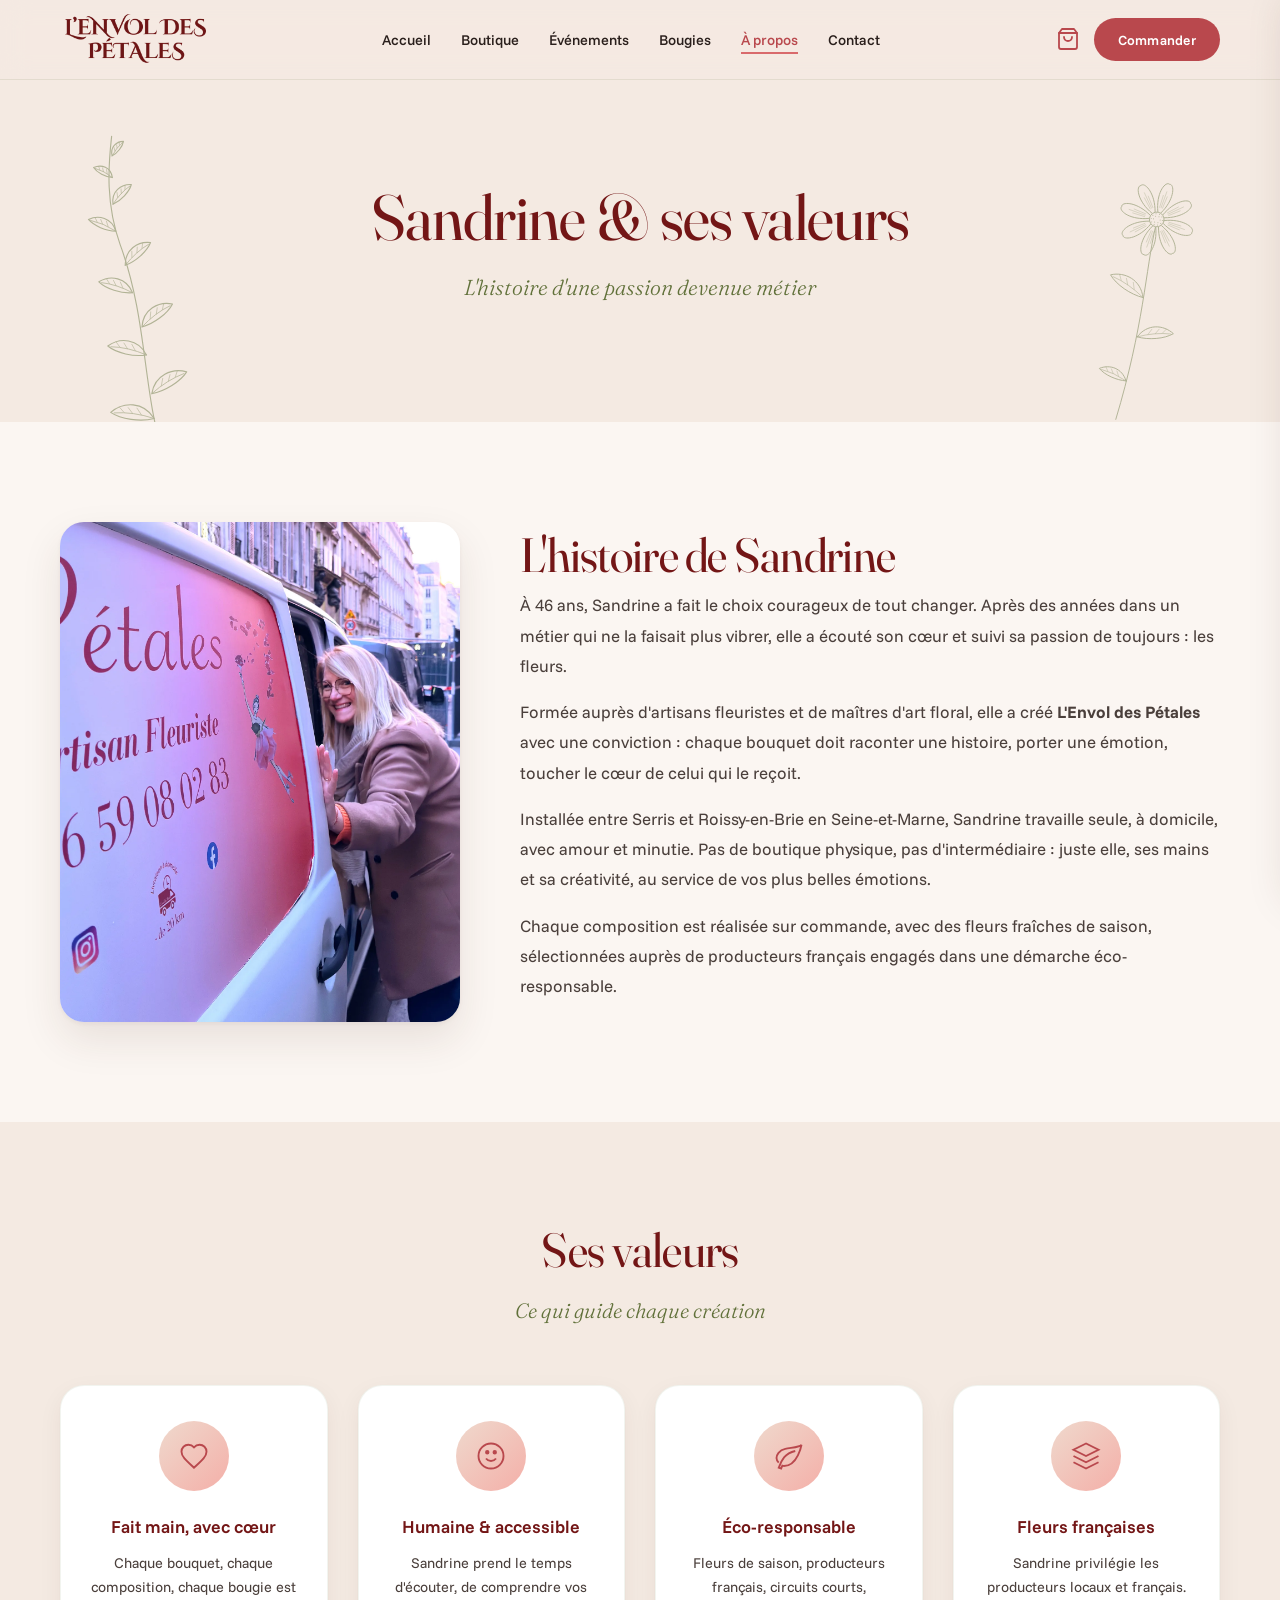
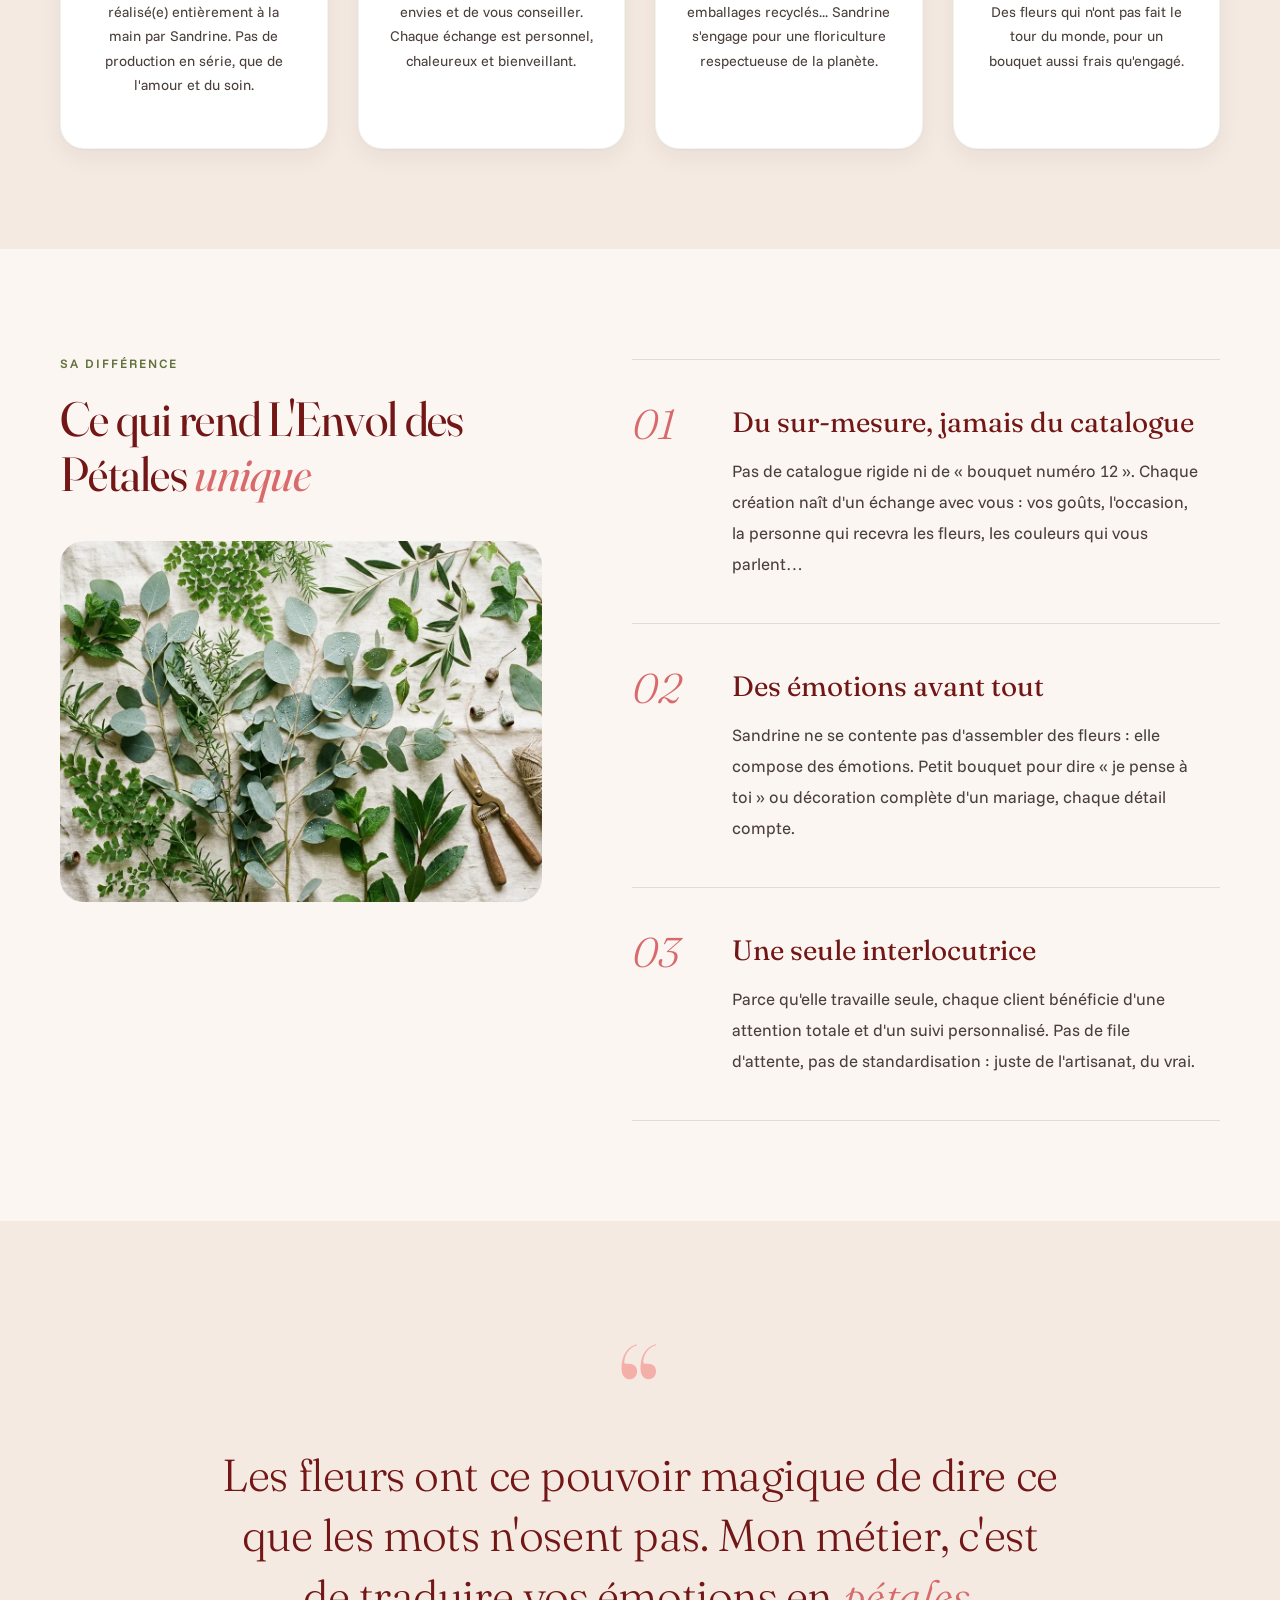
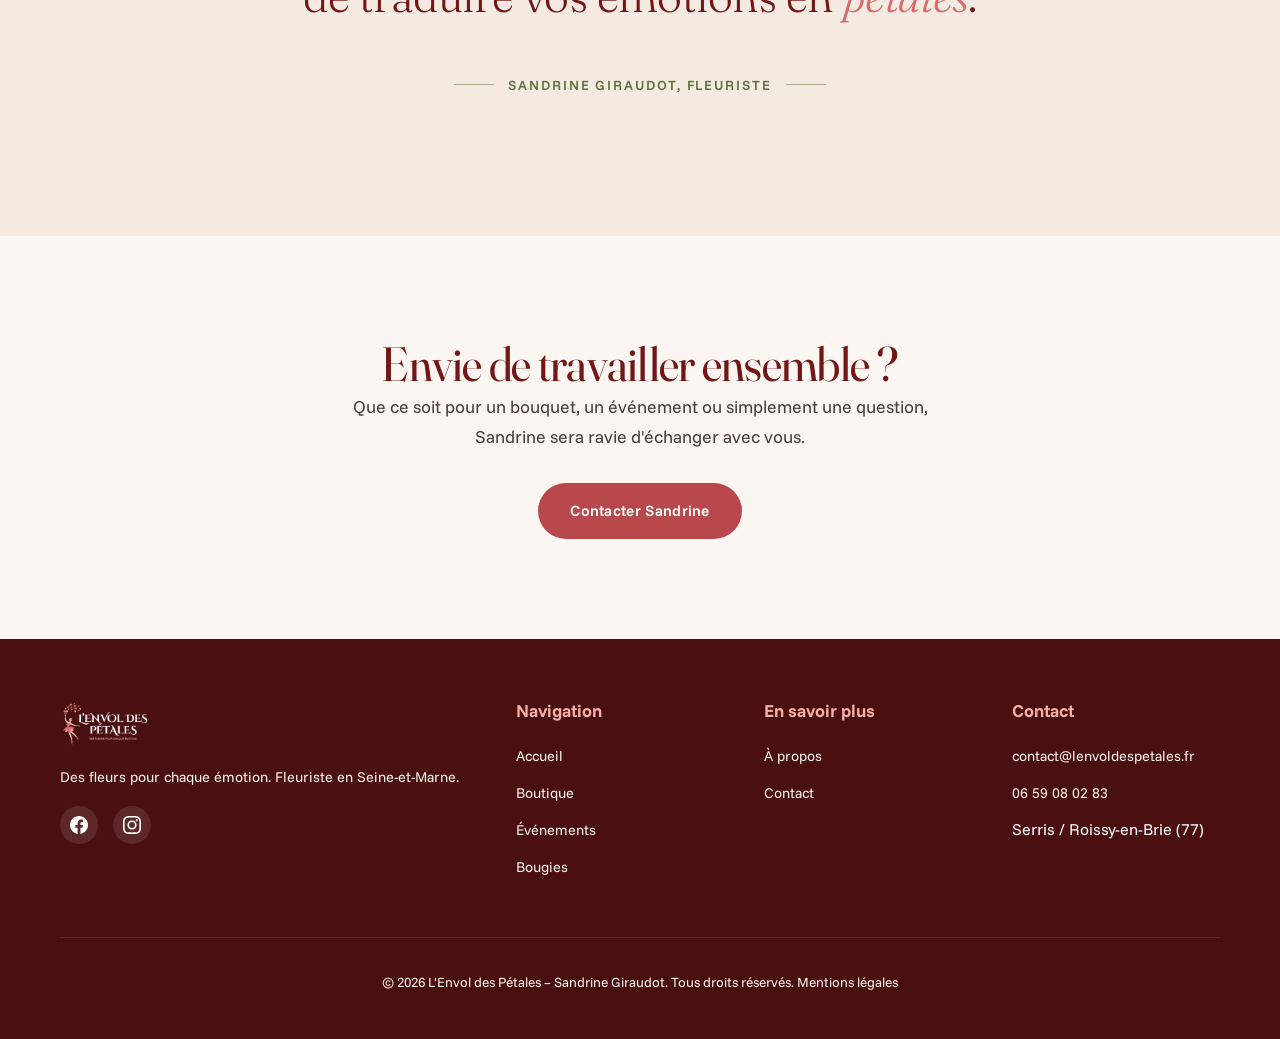
==== commit 7b2e13e6: "Retours : hero sobre, plus de Cinzel, devis, à propos et livraison revus - Hero : une simple photo d" ====
--- a/a-propos.html
+++ b/a-propos.html
@@ -133,47 +133,50 @@
     </section>
 
     <!-- CE QUI LA REND UNIQUE -->
-    <section class="section section--alt">
-        <div class="container">
-            <h2 class="section-title fade-in">Ce qui rend L'Envol des Pétales unique</h2>
-            <span class="decorative-line fade-in"></span>
-
-            <div class="about-hero" style="align-items:center;">
-                <div class="about-hero__content fade-in-left">
-                    <p style="font-size:1.05rem;line-height:1.9;">
-                        Chez L'Envol des Pétales, il n'y a pas de catalogue rigide ni de bouquet numéro 12.
-                        Chaque création naît d'un échange avec vous : vos goûts, l'occasion, la personne qui recevra
-                        les fleurs, les couleurs qui vous parlent...
-                    </p>
-                    <p style="font-size:1.05rem;line-height:1.9;">
-                        Sandrine ne se contente pas d'assembler des fleurs : elle compose des émotions.
-                        Qu'il s'agisse d'un petit bouquet pour dire "je pense à toi" ou de la décoration
-                        complète de votre mariage, chaque détail compte.
-                    </p>
-                    <p style="font-size:1.05rem;line-height:1.9;">
-                        Et parce qu'elle travaille seule, chaque client bénéficie d'une attention totale
-                        et d'un suivi personnalisé. Pas de file d'attente, pas de standardisation :
-                        juste de l'artisanat, du vrai.
-                    </p>
-                </div>
-                <div class="about-hero__photo fade-in-right">
-                    <img src="assets/images/plants-on-linen-with-tools.webp" alt="Plantes et outils de fleuriste" loading="lazy">
-                </div>
-            </div>
+    <section class="section section--alt unique">
+        <div class="container unique__grid">
+            <div class="unique__intro fade-in">
+                <span class="eyebrow">Sa différence</span>
+                <h2>Ce qui rend L'Envol des Pétales <em>unique</em></h2>
+                <img src="assets/images/plants-on-linen-with-tools.webp" alt="Feuillages frais et sécateur posés sur un lin" class="unique__photo" loading="lazy">
+            </div>
+
+            <ol class="unique__list">
+                <li class="unique__item fade-in">
+                    <span class="unique__num" aria-hidden="true">01</span>
+                    <div>
+                        <h3>Du sur-mesure, jamais du catalogue</h3>
+                        <p>Pas de catalogue rigide ni de «&nbsp;bouquet numéro 12&nbsp;». Chaque création naît d'un échange avec vous : vos goûts, l'occasion, la personne qui recevra les fleurs, les couleurs qui vous parlent…</p>
+                    </div>
+                </li>
+                <li class="unique__item fade-in">
+                    <span class="unique__num" aria-hidden="true">02</span>
+                    <div>
+                        <h3>Des émotions avant tout</h3>
+                        <p>Sandrine ne se contente pas d'assembler des fleurs : elle compose des émotions. Petit bouquet pour dire «&nbsp;je pense à toi&nbsp;» ou décoration complète d'un mariage, chaque détail compte.</p>
+                    </div>
+                </li>
+                <li class="unique__item fade-in">
+                    <span class="unique__num" aria-hidden="true">03</span>
+                    <div>
+                        <h3>Une seule interlocutrice</h3>
+                        <p>Parce qu'elle travaille seule, chaque client bénéficie d'une attention totale et d'un suivi personnalisé. Pas de file d'attente, pas de standardisation : juste de l'artisanat, du vrai.</p>
+                    </div>
+                </li>
+            </ol>
         </div>
     </section>
 
     <!-- CITATION -->
-    <section class="section">
-        <div class="container fade-in">
-            <div class="quote-block">
-                <p class="quote-block__text">
-                    "Les fleurs ont ce pouvoir magique de dire ce que les mots n'osent pas.
-                    Mon métier, c'est de traduire vos émotions en pétales."
-                </p>
-                <p class="quote-block__author">- Sandrine Giraudot</p>
-            </div>
-        </div>
+    <section class="section quote-section">
+        <figure class="quote">
+            <span class="quote__mark" aria-hidden="true">&ldquo;</span>
+            <blockquote class="quote__text" data-mots>
+                Les fleurs ont ce pouvoir magique de dire ce que les mots n'osent pas.
+                Mon métier, c'est de traduire vos émotions en <em>pétales</em>.
+            </blockquote>
+            <figcaption class="quote__author">Sandrine Giraudot, fleuriste</figcaption>
+        </figure>
     </section>
 
     <!-- CTA -->
--- a/assets/css/style.css
+++ b/assets/css/style.css
@@ -5,9 +5,8 @@
 
 /* --- Google Fonts ---
    Fraunces : titres (serif moderne, douce et artisanale)
-   Cinzel Decorative : petits accents, en écho au logo
    Funnel Sans : texte courant */
-@import url('https://fonts.googleapis.com/css2?family=Cinzel+Decorative:wght@400;700&family=Fraunces:ital,opsz,wght@0,9..144,300..600;1,9..144,300..600&family=Funnel+Sans:ital,wght@0,300..800;1,300..800&display=swap');
+@import url('https://fonts.googleapis.com/css2?family=Fraunces:ital,opsz,wght@0,9..144,300..600;1,9..144,300..600&family=Funnel+Sans:ital,wght@0,300..800;1,300..800&display=swap');
 
 /* --- Variables de couleurs et typographie ---
    Modifiez ici pour changer les couleurs du site */
@@ -35,7 +34,6 @@
 
     /* Typographie */
     --font-titre: 'Fraunces', Georgia, serif;
-    --font-logo: 'Cinzel Decorative', Georgia, serif;
     --font-corps: 'Funnel Sans', 'Segoe UI', sans-serif;
 
     /* Formes */
@@ -133,13 +131,13 @@
     font-size: clamp(1.15rem, 2.2vw, 1.4rem);
 }
 
-/* Petit sur-titre en Cinzel, en écho au logo */
+/* Petit sur-titre */
 .eyebrow {
     display: inline-block;
-    font-family: var(--font-logo);
-    font-size: 0.8rem;
-    font-weight: 700;
-    letter-spacing: 0.18em;
+    font-family: var(--font-corps);
+    font-size: 0.78rem;
+    font-weight: 600;
+    letter-spacing: 0.16em;
     text-transform: uppercase;
     color: var(--olive);
     margin-bottom: 1rem;
@@ -413,10 +411,7 @@
     min-height: 100vh;
     display: flex;
     align-items: center;
-    background:
-        radial-gradient(ellipse 60% 70% at 85% 40%, rgba(244, 175, 168, 0.45), transparent 70%),
-        radial-gradient(ellipse 50% 50% at 10% 90%, rgba(182, 181, 82, 0.18), transparent 70%),
-        var(--creme);
+    background: var(--creme);
     overflow: hidden;
     padding: calc(var(--header-height) + 40px) 0 60px;
 }
@@ -477,67 +472,18 @@
     background: var(--corail);
 }
 
-/* Visuel : photo en arche + médaillon + gravure + ballerine */
+/* Visuel : une photo de Sandrine, simple */
 .hero__visual {
     position: relative;
-    justify-self: center;
-    width: min(100%, 440px);
-}
-
-.hero__arch {
-    position: relative;
+    justify-self: end;
+    width: min(100%, 460px);
+}
+
+.hero__photo {
+    width: 100%;
     aspect-ratio: 4 / 5;
-    border-radius: 999px 999px var(--radius-lg) var(--radius-lg);
-    overflow: hidden;
-    box-shadow: 0 30px 60px rgba(70, 38, 30, 0.15);
-}
-
-.hero__arch img {
-    width: 100%;
-    height: 100%;
     object-fit: cover;
-}
-
-.hero__badge {
-    position: absolute;
-    left: -60px;
-    bottom: 40px;
-    width: 150px;
-    aspect-ratio: 1;
-    border-radius: 50%;
-    overflow: hidden;
-    border: 6px solid var(--creme);
-    box-shadow: var(--ombre-hover);
-}
-
-.hero__badge img {
-    width: 100%;
-    height: 100%;
-    object-fit: cover;
-}
-
-.hero__gravure {
-    position: absolute;
-    right: -70px;
-    top: -30px;
-    width: 190px;
-    opacity: 0.55;
-    transform: rotate(14deg);
-    z-index: -1;
-}
-
-.hero__ballerine {
-    position: absolute;
-    right: -30px;
-    bottom: -20px;
-    width: 90px;
-    filter: drop-shadow(0 6px 10px rgba(70, 38, 30, 0.15));
-    animation: ballerineFlotte 6s ease-in-out infinite;
-}
-
-@keyframes ballerineFlotte {
-    0%, 100% { transform: translateY(0) rotate(-2deg); }
-    50% { transform: translateY(-12px) rotate(2deg); }
+    border-radius: var(--radius-lg);
 }
 
 /* Gravures décoratives réutilisables */
@@ -613,9 +559,7 @@
     position: relative;
     padding: 180px 0 100px;
     text-align: center;
-    background:
-        radial-gradient(ellipse 50% 80% at 50% 0%, rgba(244, 175, 168, 0.4), transparent 70%),
-        var(--creme);
+    background: var(--creme);
     overflow: hidden;
 }
 
@@ -1245,10 +1189,10 @@
 
 .gallery__tag {
     display: block;
-    font-family: var(--font-logo);
-    font-size: 0.65rem;
-    font-weight: 700;
-    letter-spacing: 0.15em;
+    font-family: var(--font-corps);
+    font-size: 0.68rem;
+    font-weight: 600;
+    letter-spacing: 0.14em;
     text-transform: uppercase;
     color: var(--saumon);
     margin-bottom: 4px;
@@ -1594,46 +1538,143 @@
     color: var(--gris-texte);
 }
 
-/* Citation */
-.quote-block {
+/* Ce qui rend L'Envol des Pétales unique */
+.unique__grid {
+    display: grid;
+    grid-template-columns: 0.9fr 1.1fr;
+    gap: 90px;
+    align-items: start;
+}
+
+.unique__intro {
+    position: sticky;
+    top: calc(var(--header-height) + 40px);
+}
+
+.unique__intro h2 {
+    margin-bottom: 2.5rem;
+}
+
+.unique__photo {
+    width: 100%;
+    aspect-ratio: 4 / 3;
+    object-fit: cover;
+    border-radius: var(--radius-lg);
+}
+
+.unique__list {
+    list-style: none;
+    padding-top: 10px;
+}
+
+.unique__item {
+    display: grid;
+    grid-template-columns: 90px 1fr;
+    gap: 10px;
+    padding: 44px 0;
+    border-top: 1px solid rgba(97, 113, 58, 0.18);
+}
+
+.unique__item:last-child {
+    border-bottom: 1px solid rgba(97, 113, 58, 0.18);
+}
+
+.unique__num {
+    font-family: var(--font-titre);
+    font-style: italic;
+    font-weight: 300;
+    font-size: 2.6rem;
+    line-height: 1;
+    color: var(--corail);
+}
+
+.unique__item h3 {
+    font-family: var(--font-titre);
+    font-weight: 400;
+    font-size: clamp(1.4rem, 2.4vw, 1.75rem);
+    margin-bottom: 0.8rem;
+}
+
+.unique__item p {
+    font-size: 1.05rem;
+    line-height: 1.85;
+    margin-bottom: 0;
+    max-width: 52ch;
+}
+
+/* Citation : grande typo, les mots apparaissent un à un */
+.quote-section {
+    position: relative;
+    overflow: hidden;
+    padding: 140px 0;
+}
+
+.quote {
+    position: relative;
+    max-width: 900px;
+    margin: 0 auto;
+    padding: 0 24px;
     text-align: center;
-    padding: 50px 50px;
-    background: var(--blanc);
-    border-radius: var(--radius-lg);
-    max-width: 750px;
-    margin: 0 auto;
-    position: relative;
-    border: 1px solid rgba(244, 175, 168, 0.15);
-    border-left: 3px solid var(--vert-clair);
-    border-right: 3px solid var(--vert-clair);
-    box-shadow: 0 4px 20px rgba(70, 38, 30, 0.06);
-}
-
-.quote-block::before {
-    content: '\201C';
+}
+
+.quote__mark {
     display: block;
     font-family: var(--font-titre);
-    font-size: 4rem;
-    color: var(--vert-clair);
-    line-height: 1;
-    margin-bottom: 0.5rem;
-}
-
-.quote-block__text {
+    font-size: 9rem;
+    line-height: 0.6;
+    height: 60px;
+    color: var(--saumon);
+    margin-bottom: 1.5rem;
+}
+
+.quote__text {
     font-family: var(--font-titre);
-    font-size: clamp(1.25rem, 2.4vw, 1.6rem);
+    font-weight: 300;
+    font-size: clamp(1.7rem, 3.6vw, 2.8rem);
+    line-height: 1.35;
+    letter-spacing: -0.01em;
+    color: var(--bordeaux);
+    margin: 0 0 2.5rem;
+}
+
+.quote__text em {
     font-style: italic;
-    font-weight: 300;
-    color: var(--accent);
-    margin-bottom: 1.5rem;
-    line-height: 1.8;
-}
-
-.quote-block__author {
-    color: var(--gris-texte);
-    font-weight: 500;
-    font-size: 0.95rem;
-    letter-spacing: 1px;
+    color: var(--corail);
+}
+
+.quote__text .mot {
+    display: inline-block;
+    opacity: 0.12;
+    filter: blur(3px);
+    transform: translateY(10px);
+    transition: opacity 0.8s var(--ease), filter 0.8s var(--ease), transform 0.8s var(--ease);
+    transition-delay: calc(var(--i) * 70ms);
+}
+
+.quote.visible .mot {
+    opacity: 1;
+    filter: none;
+    transform: none;
+}
+
+.quote__author {
+    display: inline-flex;
+    align-items: center;
+    gap: 14px;
+    font-size: 0.85rem;
+    font-weight: 600;
+    letter-spacing: 0.14em;
+    text-transform: uppercase;
+    color: var(--olive);
+}
+
+.quote__author::before,
+.quote__author::after {
+    content: '';
+    width: 40px;
+    height: 1px;
+    background: currentColor;
+    opacity: 0.5;
 }
 
 /* Section Engagement */
@@ -1817,6 +1858,165 @@
     margin-bottom: 0.5rem;
 }
 
+/* --- Formulaire de devis --- */
+.devis__grid {
+    display: grid;
+    grid-template-columns: 0.8fr 1.2fr;
+    gap: 70px;
+    align-items: start;
+}
+
+.devis__intro h2 {
+    margin-bottom: 1.2rem;
+}
+
+.devis__intro > p {
+    font-size: 1.05rem;
+}
+
+.devis__etapes {
+    list-style: none;
+    margin: 2.5rem 0;
+}
+
+.devis__etapes li {
+    display: grid;
+    grid-template-columns: 44px 1fr;
+    gap: 16px;
+    padding: 18px 0;
+    border-top: 1px solid rgba(97, 113, 58, 0.18);
+    font-size: 0.95rem;
+    color: var(--gris-texte);
+}
+
+.devis__etapes li > span {
+    width: 44px;
+    height: 44px;
+    border-radius: 50%;
+    border: 1px solid var(--corail);
+    color: var(--corail);
+    font-family: var(--font-titre);
+    font-style: italic;
+    font-size: 1.2rem;
+    display: flex;
+    align-items: center;
+    justify-content: center;
+}
+
+.devis__etapes strong {
+    display: block;
+    color: var(--bordeaux);
+    font-weight: 600;
+    margin-bottom: 2px;
+}
+
+.devis__direct {
+    font-size: 0.95rem;
+}
+
+.devis__direct a {
+    font-weight: 600;
+    border-bottom: 1px solid currentColor;
+}
+
+.devis__card {
+    background: var(--blanc);
+    border-radius: var(--radius-lg);
+    padding: 44px;
+    box-shadow: var(--ombre);
+}
+
+.devis fieldset {
+    border: 0;
+    padding: 0;
+    min-width: 0;
+}
+
+.devis legend {
+    font-weight: 500;
+    font-size: 0.9rem;
+    color: var(--noir);
+    margin-bottom: 12px;
+}
+
+.devis .form-group {
+    margin-bottom: 26px;
+}
+
+.devis .form-grid {
+    gap: 0 20px;
+}
+
+/* Choix en pastilles (radio) */
+.chips {
+    display: flex;
+    flex-wrap: wrap;
+    gap: 10px;
+}
+
+.chip {
+    position: relative;
+    cursor: pointer;
+}
+
+.chip input {
+    position: absolute;
+    opacity: 0;
+    width: 1px;
+    height: 1px;
+}
+
+.chip span {
+    display: inline-block;
+    padding: 11px 20px;
+    border: 1.5px solid var(--beige);
+    border-radius: 50px;
+    background: var(--papier);
+    font-size: 0.9rem;
+    color: var(--gris-texte);
+    transition: var(--transition);
+}
+
+.chips--small .chip span {
+    padding: 8px 16px;
+    font-size: 0.85rem;
+}
+
+.chip:hover span {
+    border-color: var(--saumon);
+}
+
+.chip input:checked + span {
+    background: var(--accent);
+    border-color: var(--accent);
+    color: var(--blanc);
+}
+
+.chip input:focus-visible + span {
+    outline: 3px solid var(--corail);
+    outline-offset: 2px;
+}
+
+.chips.error .chip span {
+    border-color: #e74c3c;
+}
+
+.devis input,
+.devis textarea {
+    background: var(--papier);
+    border-color: var(--beige);
+}
+
+.devis input:focus,
+.devis textarea:focus {
+    background: var(--blanc);
+}
+
+.devis__submit {
+    width: 100%;
+    margin-top: 6px;
+}
+
 /* ============================================
    CONTACT
    ============================================ */
@@ -1884,88 +2084,81 @@
     position: relative;
     background: var(--blanc);
     border-radius: var(--radius-lg);
-    padding: 35px;
+    padding: 40px;
+    margin-top: 110px !important;
     box-shadow: 0 8px 30px rgba(70, 38, 30, 0.05);
 }
 
-.delivery-truck {
+/* Camionnette : arrive une seule fois puis se gare sur la carte */
+.van {
     position: absolute;
-    bottom: calc(100% - 10px);
-    right: -150px;
-    animation: truck-drive 18s linear infinite;
+    bottom: calc(100% - 6px);
+    left: 30px;
+    width: 150px;
+    opacity: 0;
+    pointer-events: none;
     z-index: 2;
-    pointer-events: none;
-}
-
-.delivery-truck svg {
-    animation: truck-bounce 0.6s ease-in-out infinite;
-    position: relative;
-    z-index: 1;
-}
-
-.delivery-truck__smoke {
-    position: absolute;
-    left: 100%;
-    top: 42%;
-    width: 60px;
-    height: 30px;
-}
-
-.delivery-truck__smoke span {
-    position: absolute;
-    bottom: 0;
-    left: 0;
-    width: 10px;
-    height: 10px;
-    border-radius: 50%;
-    background: var(--saumon);
-    opacity: 0;
-    animation: smoke-puff 1.8s ease-out infinite;
-}
-
-.delivery-truck__smoke span:nth-child(2) {
-    animation-delay: 0.4s;
-    width: 8px;
-    height: 8px;
-}
-
-.delivery-truck__smoke span:nth-child(3) {
-    animation-delay: 0.8s;
-    width: 12px;
-    height: 12px;
-}
-
-.delivery-truck__smoke span:nth-child(4) {
-    animation-delay: 1.2s;
-    width: 7px;
-    height: 7px;
-}
-
-@keyframes smoke-puff {
-    0% {
-        opacity: 0.5;
-        transform: translate(0, 0) scale(0.5);
-        filter: blur(1px);
-    }
-    50% {
-        opacity: 0.3;
-        filter: blur(3px);
-    }
-    100% {
-        opacity: 0;
-        transform: translate(40px, -20px) scale(2);
-        filter: blur(6px);
-    }
-}
-
-@keyframes truck-bounce {
-    0%, 100% { transform: translateY(0); }
-    50% { transform: translateY(-3px); }
-}
-
-@keyframes truck-drive {
-    0% { transform: translateX(0); }
-    100% { transform: translateX(calc(-100vw - 200px)); }
+}
+
+.van svg {
+    width: 100%;
+    height: auto;
+    overflow: visible;
+}
+
+.van__roue {
+    transform-box: fill-box;
+    transform-origin: center;
+}
+
+.delivery-zone.visible .van {
+    animation: vanArrive 2.6s var(--ease) 0.3s forwards;
+}
+
+.delivery-zone.visible .van__roue {
+    animation: roueTourne 0.45s linear 0.3s 5;
+}
+
+.delivery-zone.visible .van svg {
+    animation: vanFreine 0.6s ease-out 2.4s;
+}
+
+.van__fleurs {
+    transform-box: fill-box;
+    transform-origin: bottom center;
+}
+
+.delivery-zone.visible .van__fleurs {
+    animation: fleursBalance 1.2s ease-in-out 2.5s 2;
+}
+
+@keyframes vanArrive {
+    from { opacity: 0; left: -40px; }
+    15% { opacity: 1; }
+    to { opacity: 1; left: calc(100% - 190px); }
+}
+
+@keyframes roueTourne {
+    to { transform: rotate(360deg); }
+}
+
+@keyframes vanFreine {
+    0%, 100% { transform: rotate(0); }
+    40% { transform: rotate(-2deg); }
+}
+
+@keyframes fleursBalance {
+    0%, 100% { transform: rotate(0); }
+    30% { transform: rotate(4deg); }
+    70% { transform: rotate(-3deg); }
+}
+
+@media (prefers-reduced-motion: reduce) {
+    .delivery-zone.visible .van {
+        animation: none;
+        opacity: 1;
+        left: calc(100% - 190px);
+    }
 }
 
 /* Zone de livraison - card */
@@ -2410,12 +2603,30 @@
         margin: 1rem auto 2rem;
     }
 
+    .unique__grid {
+        grid-template-columns: 1fr;
+        gap: 40px;
+    }
+
+    .unique__intro {
+        position: static;
+    }
+
     .fabrication {
         grid-template-columns: 1fr;
     }
 
     .contact-grid {
         grid-template-columns: 1fr;
+    }
+
+    .devis__grid {
+        grid-template-columns: 1fr;
+        gap: 40px;
+    }
+
+    .devis__card {
+        padding: 28px 22px;
     }
 
     .form-grid {
@@ -2497,22 +2708,8 @@
     }
 
     .hero__visual {
-        width: min(80%, 340px);
-    }
-
-    .hero__badge {
-        left: -30px;
-        width: 110px;
-    }
-
-    .hero__gravure {
-        right: -40px;
-        width: 130px;
-    }
-
-    .hero__ballerine {
-        width: 70px;
-        right: -15px;
+        justify-self: center;
+        width: min(100%, 380px);
     }
 
     .hero-page::before,
@@ -2597,9 +2794,22 @@
         grid-template-columns: 1fr;
     }
 
-    /* Quote */
-    .quote-block {
-        padding: 40px 25px;
+    .unique__item {
+        grid-template-columns: 56px 1fr;
+        padding: 32px 0;
+    }
+
+    .unique__num {
+        font-size: 2rem;
+    }
+
+    .quote-section {
+        padding: 90px 0;
+    }
+
+    .quote__mark {
+        font-size: 6rem;
+        height: 40px;
     }
 }
 
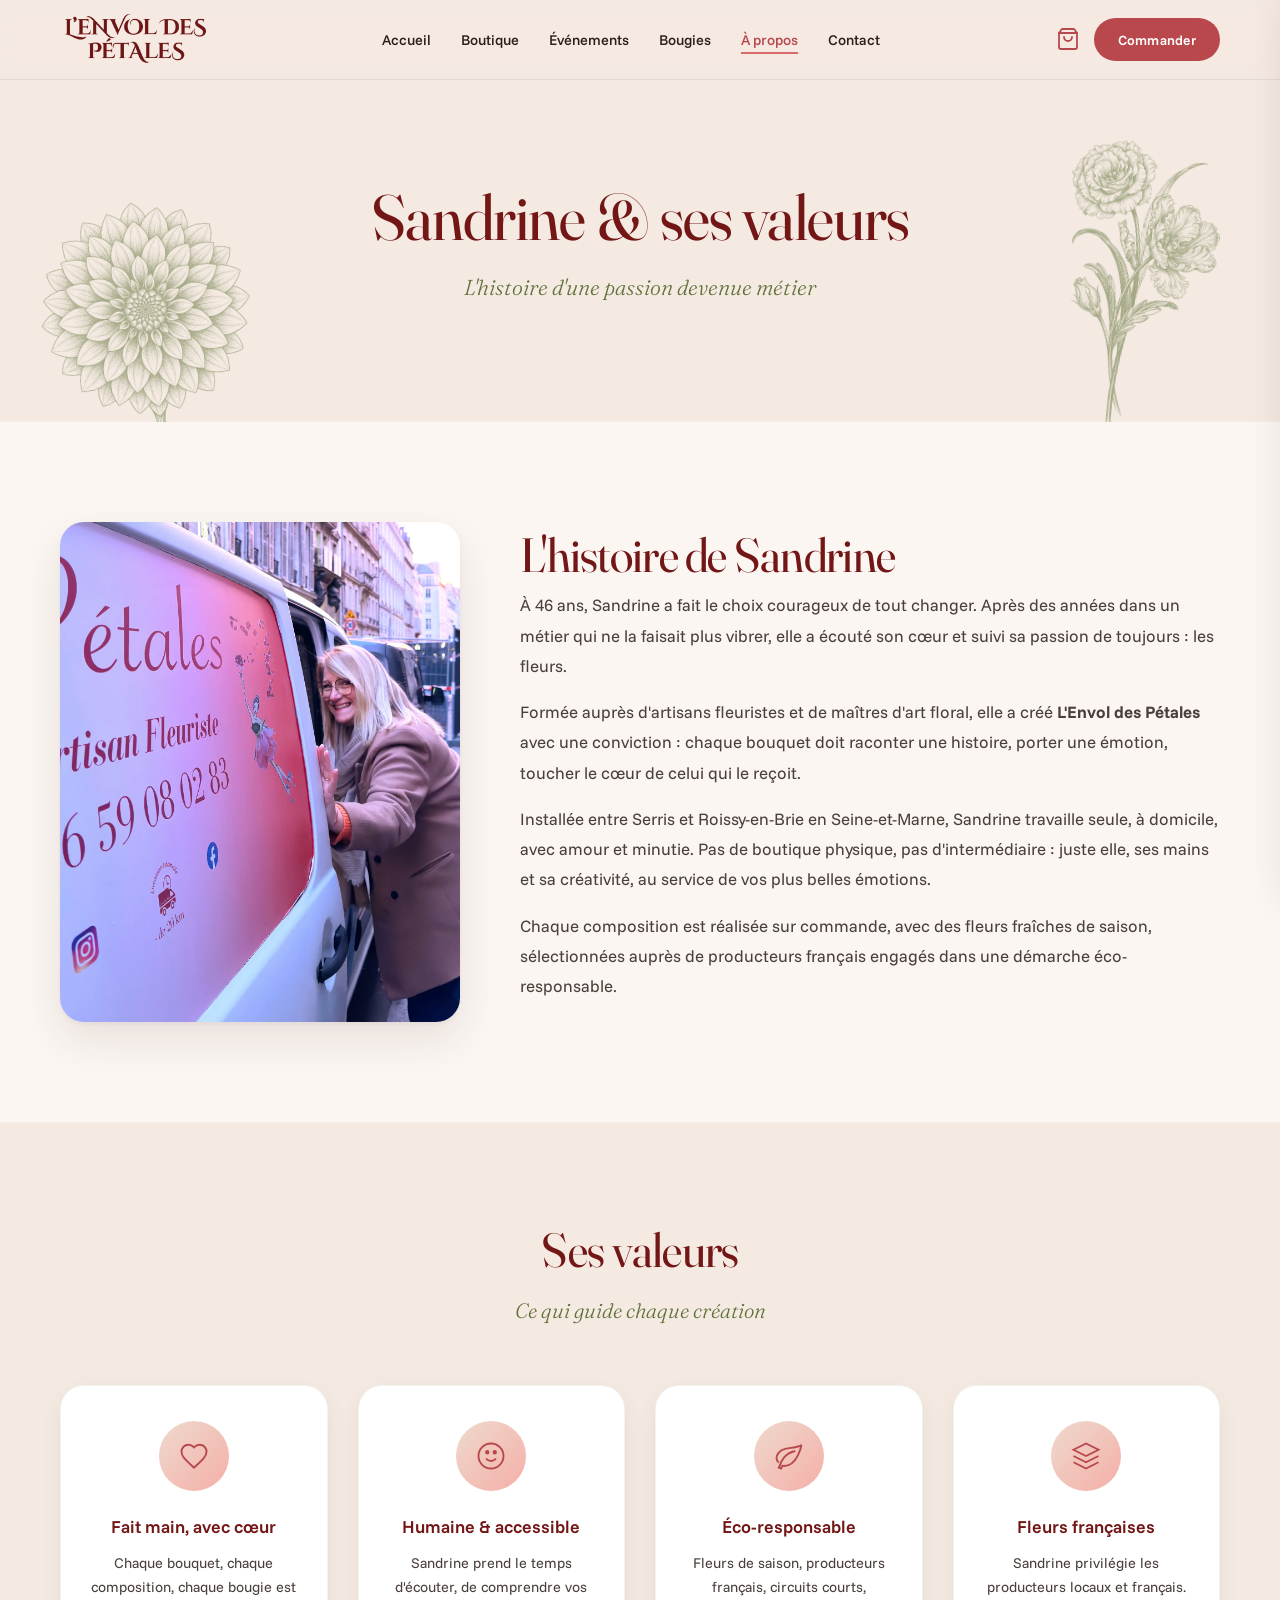
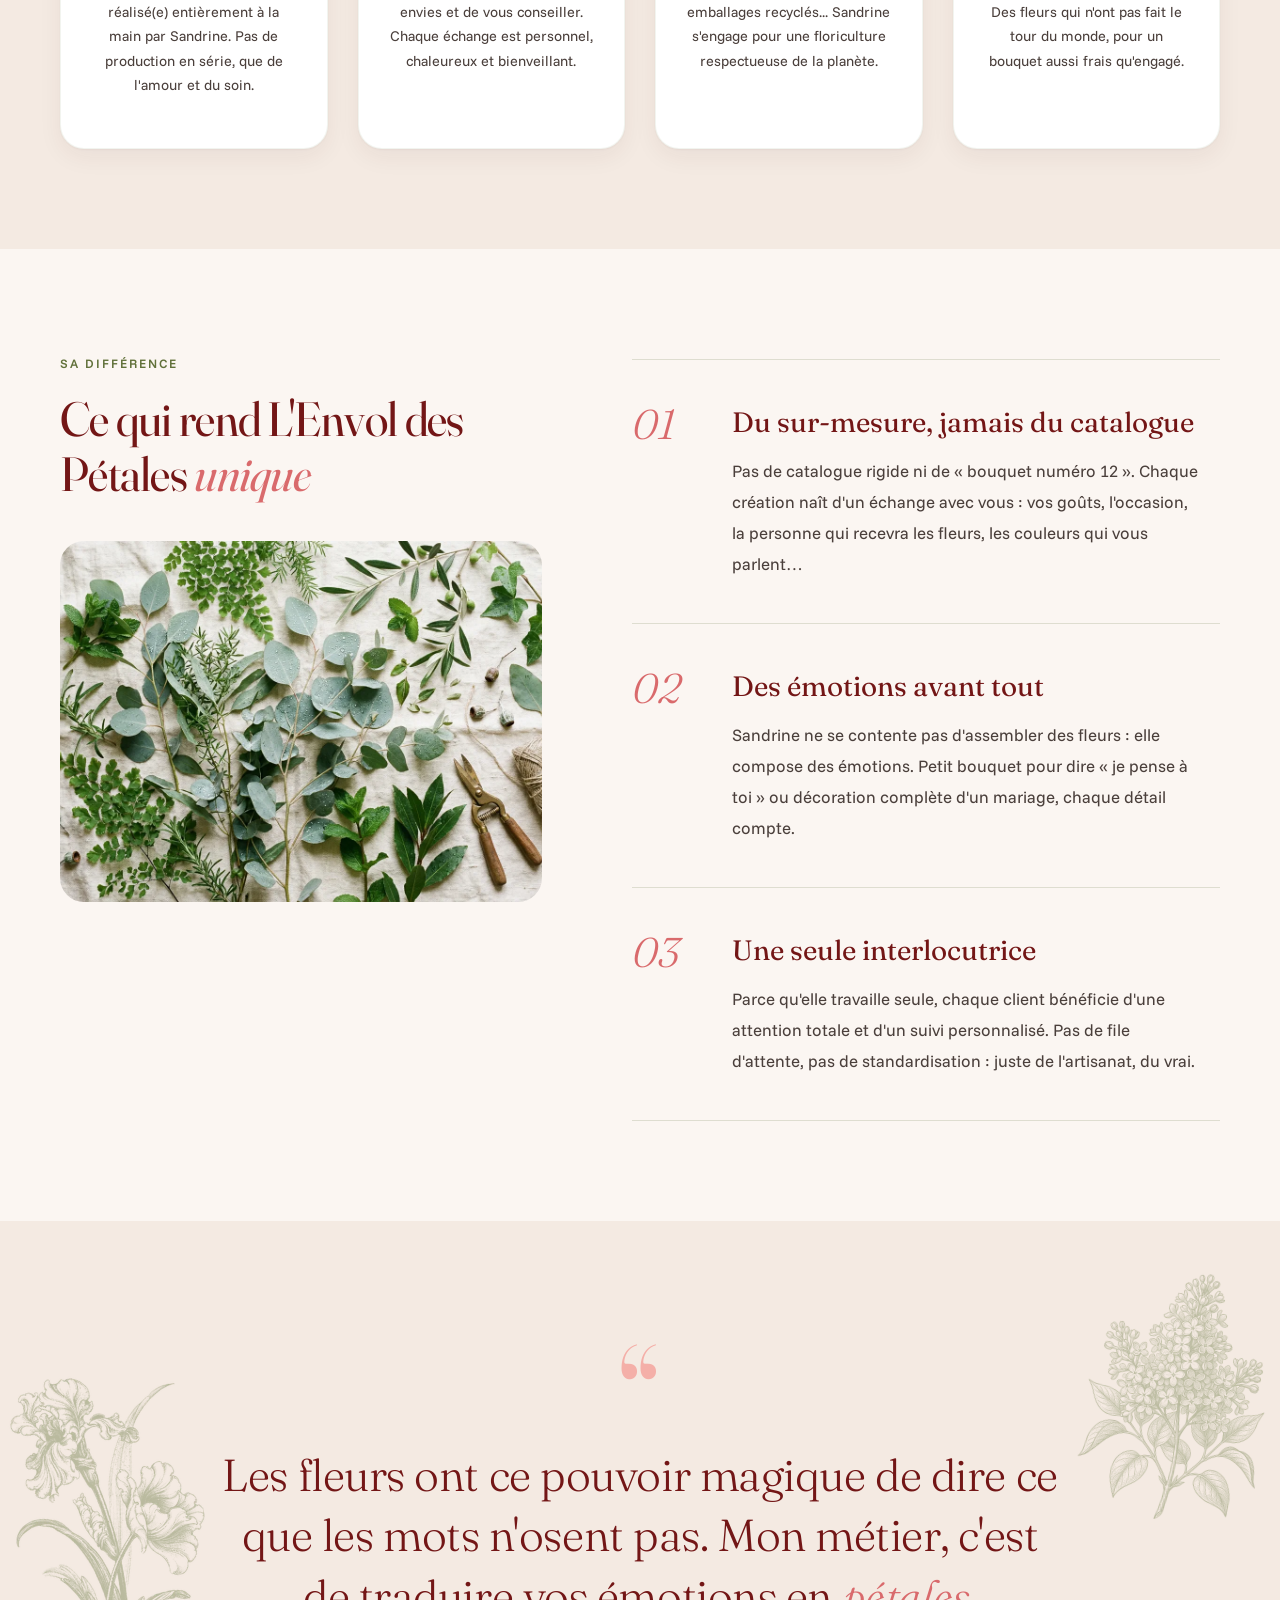
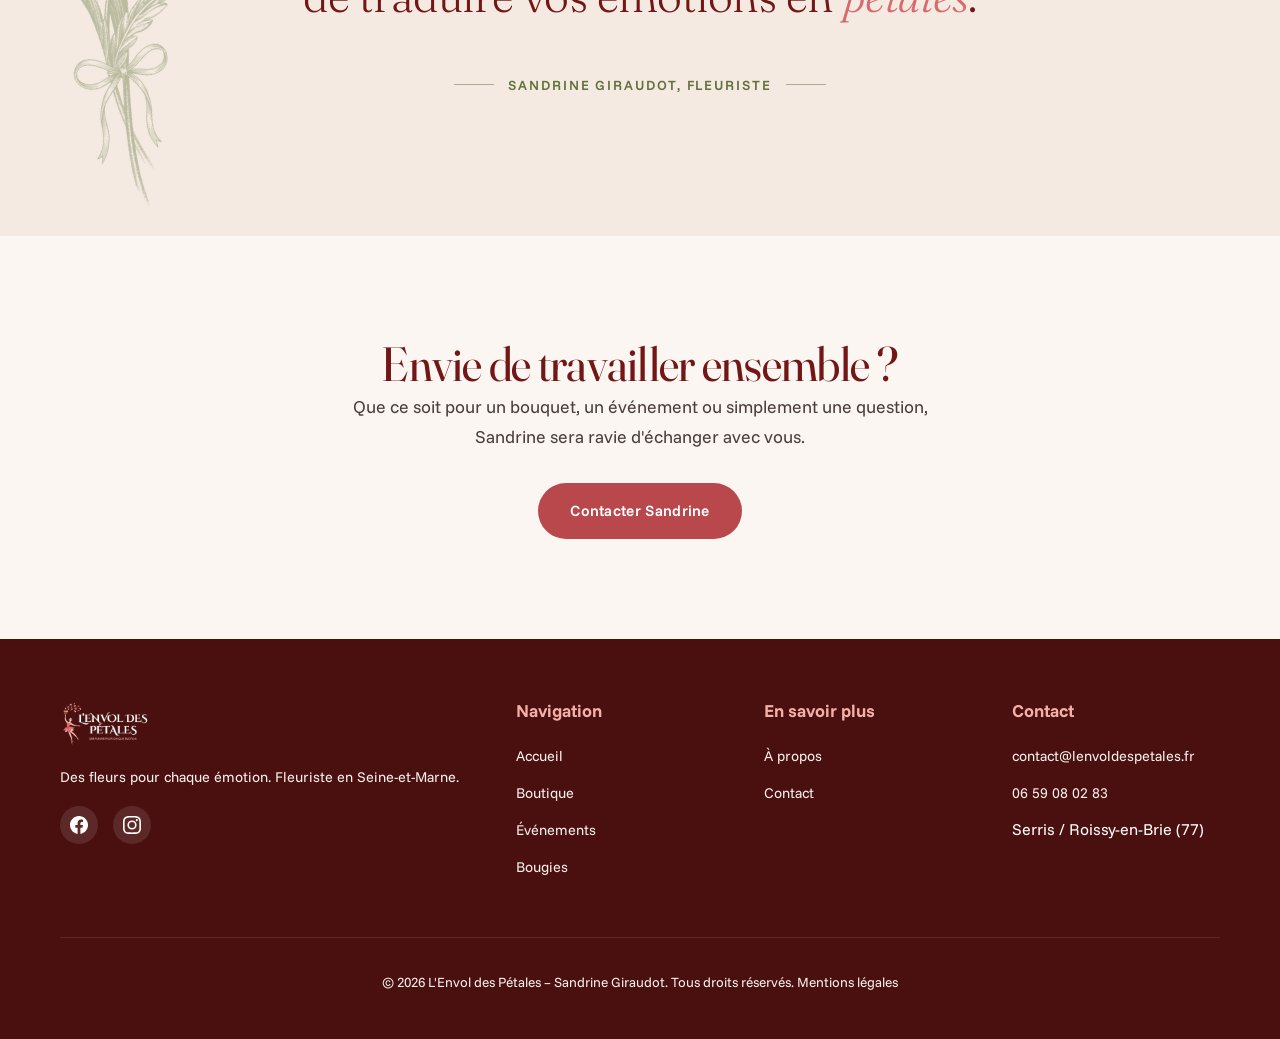
==== commit b092ebd3: "Intègre les gravures botaniques de Louise PNG détourés (blanc → transparent) et teintés en olive, co" ====
--- a/a-propos.html
+++ b/a-propos.html
@@ -42,7 +42,7 @@
     </header>
 
     <!-- HERO -->
-    <section class="hero-page">
+    <section class="hero-page hero-page--apropos">
         <div class="petals-container" aria-hidden="true">
             <div class="petal petal--saumon"></div><div class="petal petal--corail"></div><div class="petal petal--saumon"></div>
             <div class="petal petal--vert"></div><div class="petal petal--saumon"></div><div class="petal petal--corail"></div>
@@ -169,6 +169,8 @@
 
     <!-- CITATION -->
     <section class="section quote-section">
+        <img src="assets/images/gravures/fleur2.webp" alt="" class="gravure gravure--citation-g" aria-hidden="true" loading="lazy">
+        <img src="assets/images/gravures/lilas.webp" alt="" class="gravure gravure--citation-d" aria-hidden="true" loading="lazy">
         <figure class="quote">
             <span class="quote__mark" aria-hidden="true">&ldquo;</span>
             <blockquote class="quote__text" data-mots>
--- a/assets/css/style.css
+++ b/assets/css/style.css
@@ -563,29 +563,41 @@
     overflow: hidden;
 }
 
-/* Gravures botaniques dans les coins */
+/* Gravures botaniques dans les coins (une paire différente par page) */
 .hero-page::before,
 .hero-page::after {
     content: '';
     position: absolute;
-    bottom: -40px;
-    width: 170px;
-    height: 340px;
-    background: url("../images/gravures/brin.svg") no-repeat center / contain;
-    opacity: 0.45;
+    bottom: -20px;
+    width: 210px;
+    height: 300px;
+    background: no-repeat center bottom / contain;
+    opacity: 0.55;
     pointer-events: none;
 }
 
 .hero-page::before {
-    left: 4%;
-    transform: rotate(-12deg);
+    left: 3%;
+    background-image: url("../images/gravures/fleur1.webp");
+    transform: rotate(-8deg);
 }
 
 .hero-page::after {
-    right: 4%;
-    background-image: url("../images/gravures/fleur.svg");
-    transform: rotate(10deg);
-}
+    right: 3%;
+    background-image: url("../images/gravures/fleur3.webp");
+    transform: rotate(6deg);
+}
+
+.hero-page--evenements::before { background-image: url("../images/gravures/fleur2.webp"); }
+.hero-page--evenements::after { background-image: url("../images/gravures/muguet.webp"); }
+.hero-page--bougies::before { background-image: url("../images/gravures/lilas.webp"); }
+.hero-page--bougies::after { background-image: url("../images/gravures/feuille.webp"); }
+.hero-page--apropos::before { background-image: url("../images/gravures/fleur5.webp"); }
+.hero-page--apropos::after { background-image: url("../images/gravures/fleur1.webp"); }
+.hero-page--contact::before { background-image: url("../images/gravures/muguet.webp"); }
+.hero-page--contact::after { background-image: url("../images/gravures/fleur3.webp"); }
+.hero-page--mentions::before { background-image: url("../images/gravures/feuille.webp"); }
+.hero-page--mentions::after { background-image: url("../images/gravures/fleur1.webp"); }
 
 .hero-page > .container {
     position: relative;
@@ -1111,10 +1123,26 @@
 }
 
 .gravure--galerie {
-    top: 60px;
-    right: -30px;
-    width: 160px;
-    transform: rotate(-18deg) scaleX(-1);
+    top: 40px;
+    right: -60px;
+    width: 300px;
+    opacity: 0.45;
+    transform: rotate(-12deg);
+}
+
+/* Gravures de part et d'autre de la citation */
+.gravure--citation-g {
+    left: 2%;
+    bottom: 30px;
+    width: 190px;
+    transform: rotate(-10deg);
+}
+
+.gravure--citation-d {
+    right: 1%;
+    top: 50px;
+    width: 180px;
+    transform: rotate(8deg);
 }
 
 .gallery-section .container {
@@ -1611,6 +1639,7 @@
 
 .quote {
     position: relative;
+    z-index: 1;
     max-width: 900px;
     margin: 0 auto;
     padding: 0 24px;
@@ -2714,9 +2743,9 @@
 
     .hero-page::before,
     .hero-page::after {
-        width: 100px;
-        height: 200px;
-        opacity: 0.3;
+        width: 110px;
+        height: 170px;
+        opacity: 0.22;
     }
 
     .hero__buttons {
@@ -2805,6 +2834,12 @@
 
     .quote-section {
         padding: 90px 0;
+    }
+
+    .gravure--citation-g,
+    .gravure--citation-d {
+        width: 100px;
+        opacity: 0.25;
     }
 
     .quote__mark {
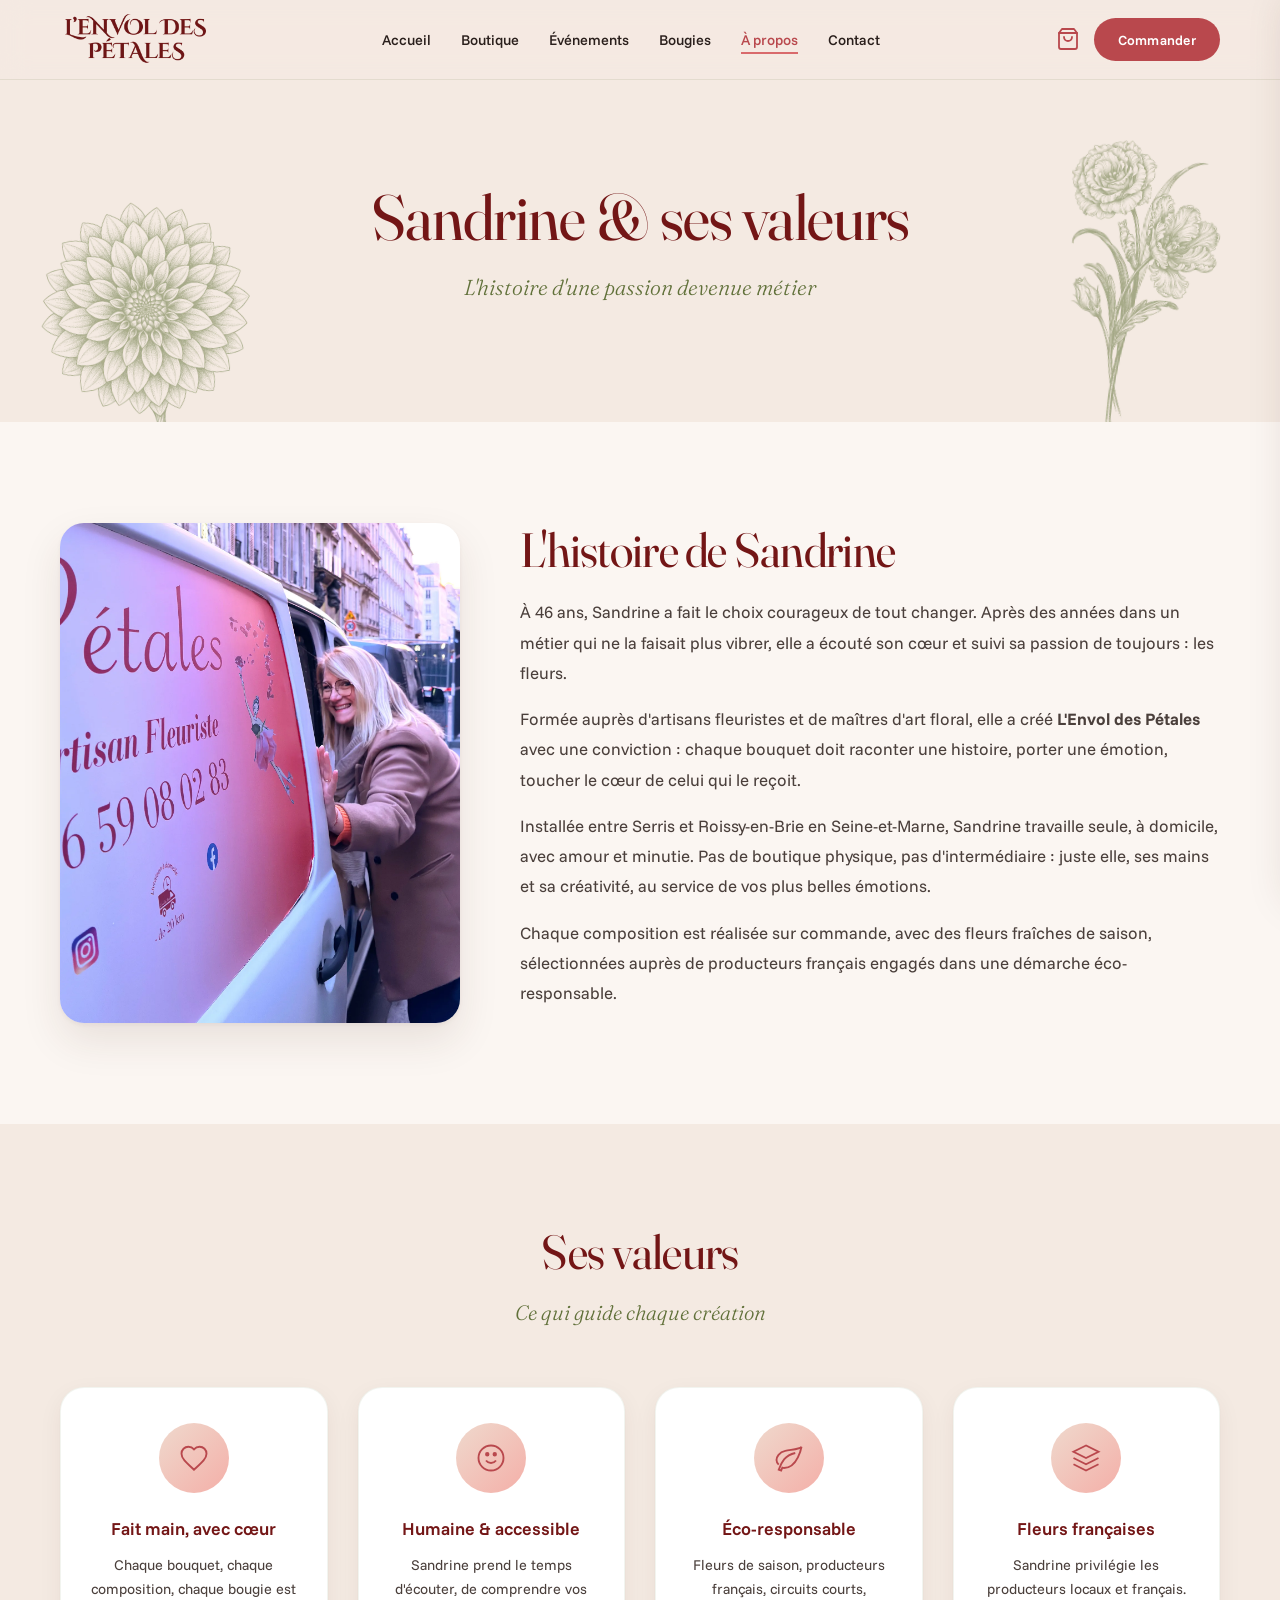
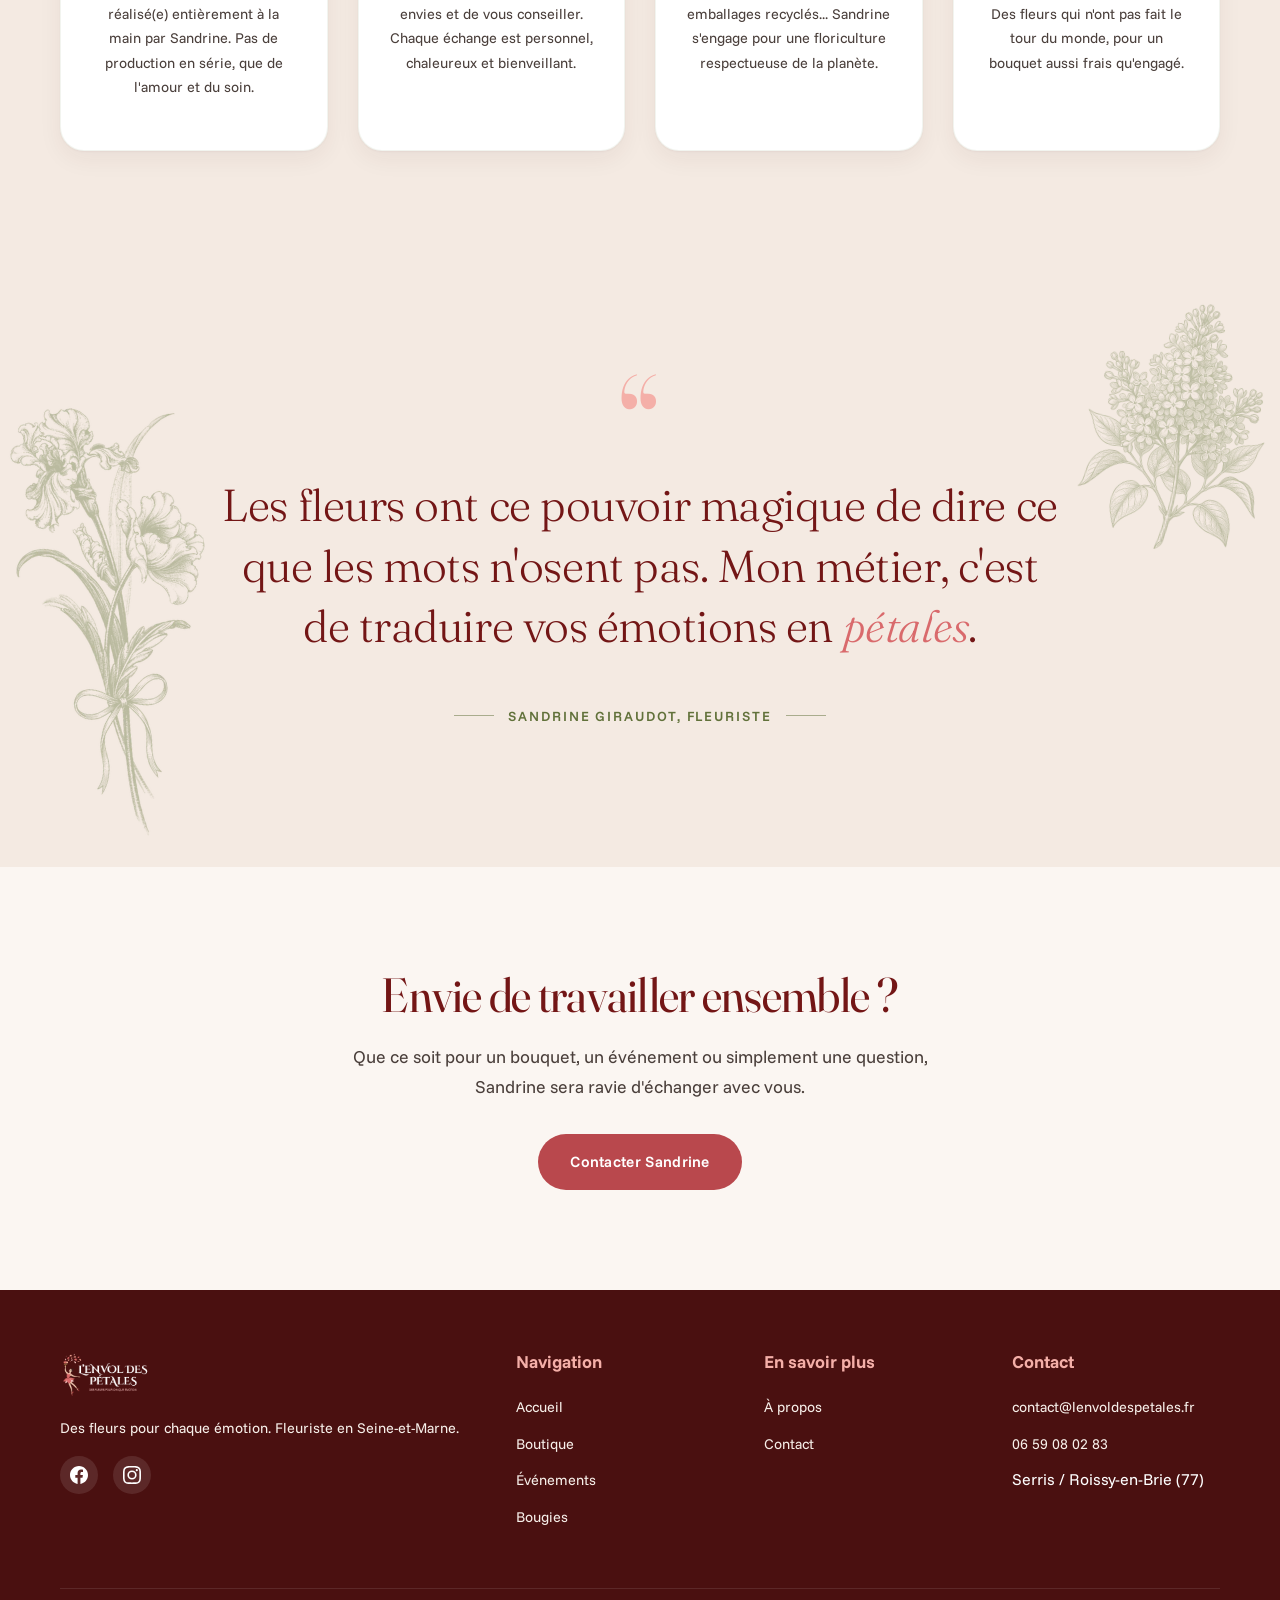
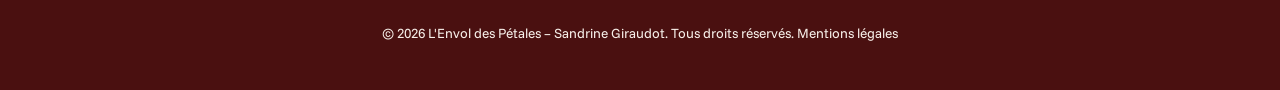
==== commit a9fe2bad: "Retire le budget du devis et la section « unique », aère les bandeaux - Formulaire de devis : suppre" ====
--- a/a-propos.html
+++ b/a-propos.html
@@ -132,41 +132,6 @@
         </div>
     </section>
 
-    <!-- CE QUI LA REND UNIQUE -->
-    <section class="section section--alt unique">
-        <div class="container unique__grid">
-            <div class="unique__intro fade-in">
-                <span class="eyebrow">Sa différence</span>
-                <h2>Ce qui rend L'Envol des Pétales <em>unique</em></h2>
-                <img src="assets/images/plants-on-linen-with-tools.webp" alt="Feuillages frais et sécateur posés sur un lin" class="unique__photo" loading="lazy">
-            </div>
-
-            <ol class="unique__list">
-                <li class="unique__item fade-in">
-                    <span class="unique__num" aria-hidden="true">01</span>
-                    <div>
-                        <h3>Du sur-mesure, jamais du catalogue</h3>
-                        <p>Pas de catalogue rigide ni de «&nbsp;bouquet numéro 12&nbsp;». Chaque création naît d'un échange avec vous : vos goûts, l'occasion, la personne qui recevra les fleurs, les couleurs qui vous parlent…</p>
-                    </div>
-                </li>
-                <li class="unique__item fade-in">
-                    <span class="unique__num" aria-hidden="true">02</span>
-                    <div>
-                        <h3>Des émotions avant tout</h3>
-                        <p>Sandrine ne se contente pas d'assembler des fleurs : elle compose des émotions. Petit bouquet pour dire «&nbsp;je pense à toi&nbsp;» ou décoration complète d'un mariage, chaque détail compte.</p>
-                    </div>
-                </li>
-                <li class="unique__item fade-in">
-                    <span class="unique__num" aria-hidden="true">03</span>
-                    <div>
-                        <h3>Une seule interlocutrice</h3>
-                        <p>Parce qu'elle travaille seule, chaque client bénéficie d'une attention totale et d'un suivi personnalisé. Pas de file d'attente, pas de standardisation : juste de l'artisanat, du vrai.</p>
-                    </div>
-                </li>
-            </ol>
-        </div>
-    </section>
-
     <!-- CITATION -->
     <section class="section quote-section">
         <img src="assets/images/gravures/fleur2.webp" alt="" class="gravure gravure--citation-g" aria-hidden="true" loading="lazy">
@@ -186,7 +151,7 @@
         <div class="container fade-in">
             <h2>Envie de travailler ensemble ?</h2>
             <span class="decorative-line"></span>
-            <p style="max-width:600px;margin:0 auto 2rem;font-size:1.1rem;">
+            <p style="max-width:600px;margin:1.25rem auto 2rem;font-size:1.1rem;">
                 Que ce soit pour un bouquet, un événement ou simplement une question, Sandrine sera ravie d'échanger avec vous.
             </p>
             <a href="contact.html" class="btn btn--primary">Contacter Sandrine</a>
--- a/assets/css/style.css
+++ b/assets/css/style.css
@@ -187,6 +187,12 @@
 /* Separateur decoratif */
 .decorative-line {
     display: none;
+}
+
+/* Espace entre un titre et le texte qui le suit (bandeaux centrés) */
+h2 + .decorative-line + p,
+h2 + p {
+    margin-top: 1.25rem;
 }
 
 /* --- Boutons --- */
@@ -1566,70 +1572,6 @@
     color: var(--gris-texte);
 }
 
-/* Ce qui rend L'Envol des Pétales unique */
-.unique__grid {
-    display: grid;
-    grid-template-columns: 0.9fr 1.1fr;
-    gap: 90px;
-    align-items: start;
-}
-
-.unique__intro {
-    position: sticky;
-    top: calc(var(--header-height) + 40px);
-}
-
-.unique__intro h2 {
-    margin-bottom: 2.5rem;
-}
-
-.unique__photo {
-    width: 100%;
-    aspect-ratio: 4 / 3;
-    object-fit: cover;
-    border-radius: var(--radius-lg);
-}
-
-.unique__list {
-    list-style: none;
-    padding-top: 10px;
-}
-
-.unique__item {
-    display: grid;
-    grid-template-columns: 90px 1fr;
-    gap: 10px;
-    padding: 44px 0;
-    border-top: 1px solid rgba(97, 113, 58, 0.18);
-}
-
-.unique__item:last-child {
-    border-bottom: 1px solid rgba(97, 113, 58, 0.18);
-}
-
-.unique__num {
-    font-family: var(--font-titre);
-    font-style: italic;
-    font-weight: 300;
-    font-size: 2.6rem;
-    line-height: 1;
-    color: var(--corail);
-}
-
-.unique__item h3 {
-    font-family: var(--font-titre);
-    font-weight: 400;
-    font-size: clamp(1.4rem, 2.4vw, 1.75rem);
-    margin-bottom: 0.8rem;
-}
-
-.unique__item p {
-    font-size: 1.05rem;
-    line-height: 1.85;
-    margin-bottom: 0;
-    max-width: 52ch;
-}
-
 /* Citation : grande typo, les mots apparaissent un à un */
 .quote-section {
     position: relative;
@@ -2004,11 +1946,6 @@
     font-size: 0.9rem;
     color: var(--gris-texte);
     transition: var(--transition);
-}
-
-.chips--small .chip span {
-    padding: 8px 16px;
-    font-size: 0.85rem;
 }
 
 .chip:hover span {
@@ -2632,15 +2569,6 @@
         margin: 1rem auto 2rem;
     }
 
-    .unique__grid {
-        grid-template-columns: 1fr;
-        gap: 40px;
-    }
-
-    .unique__intro {
-        position: static;
-    }
-
     .fabrication {
         grid-template-columns: 1fr;
     }
@@ -2823,15 +2751,6 @@
         grid-template-columns: 1fr;
     }
 
-    .unique__item {
-        grid-template-columns: 56px 1fr;
-        padding: 32px 0;
-    }
-
-    .unique__num {
-        font-size: 2rem;
-    }
-
     .quote-section {
         padding: 90px 0;
     }
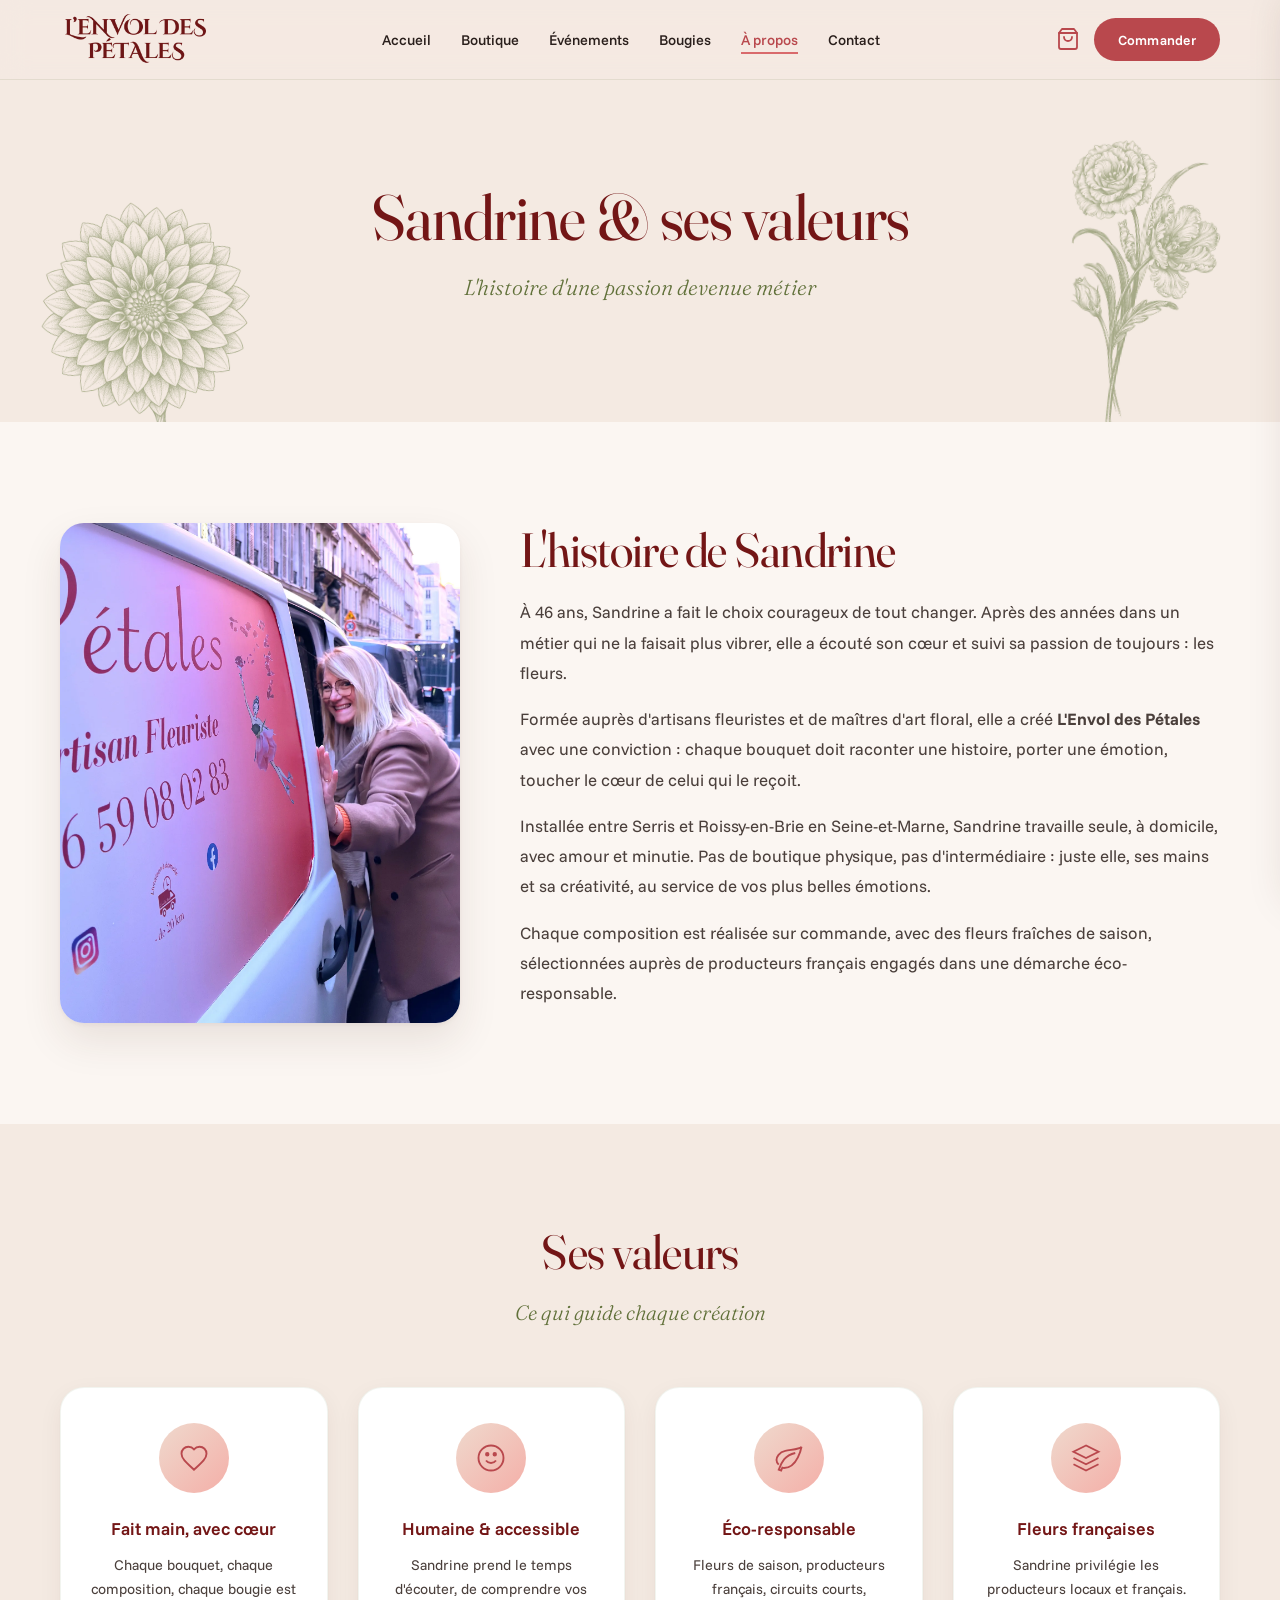
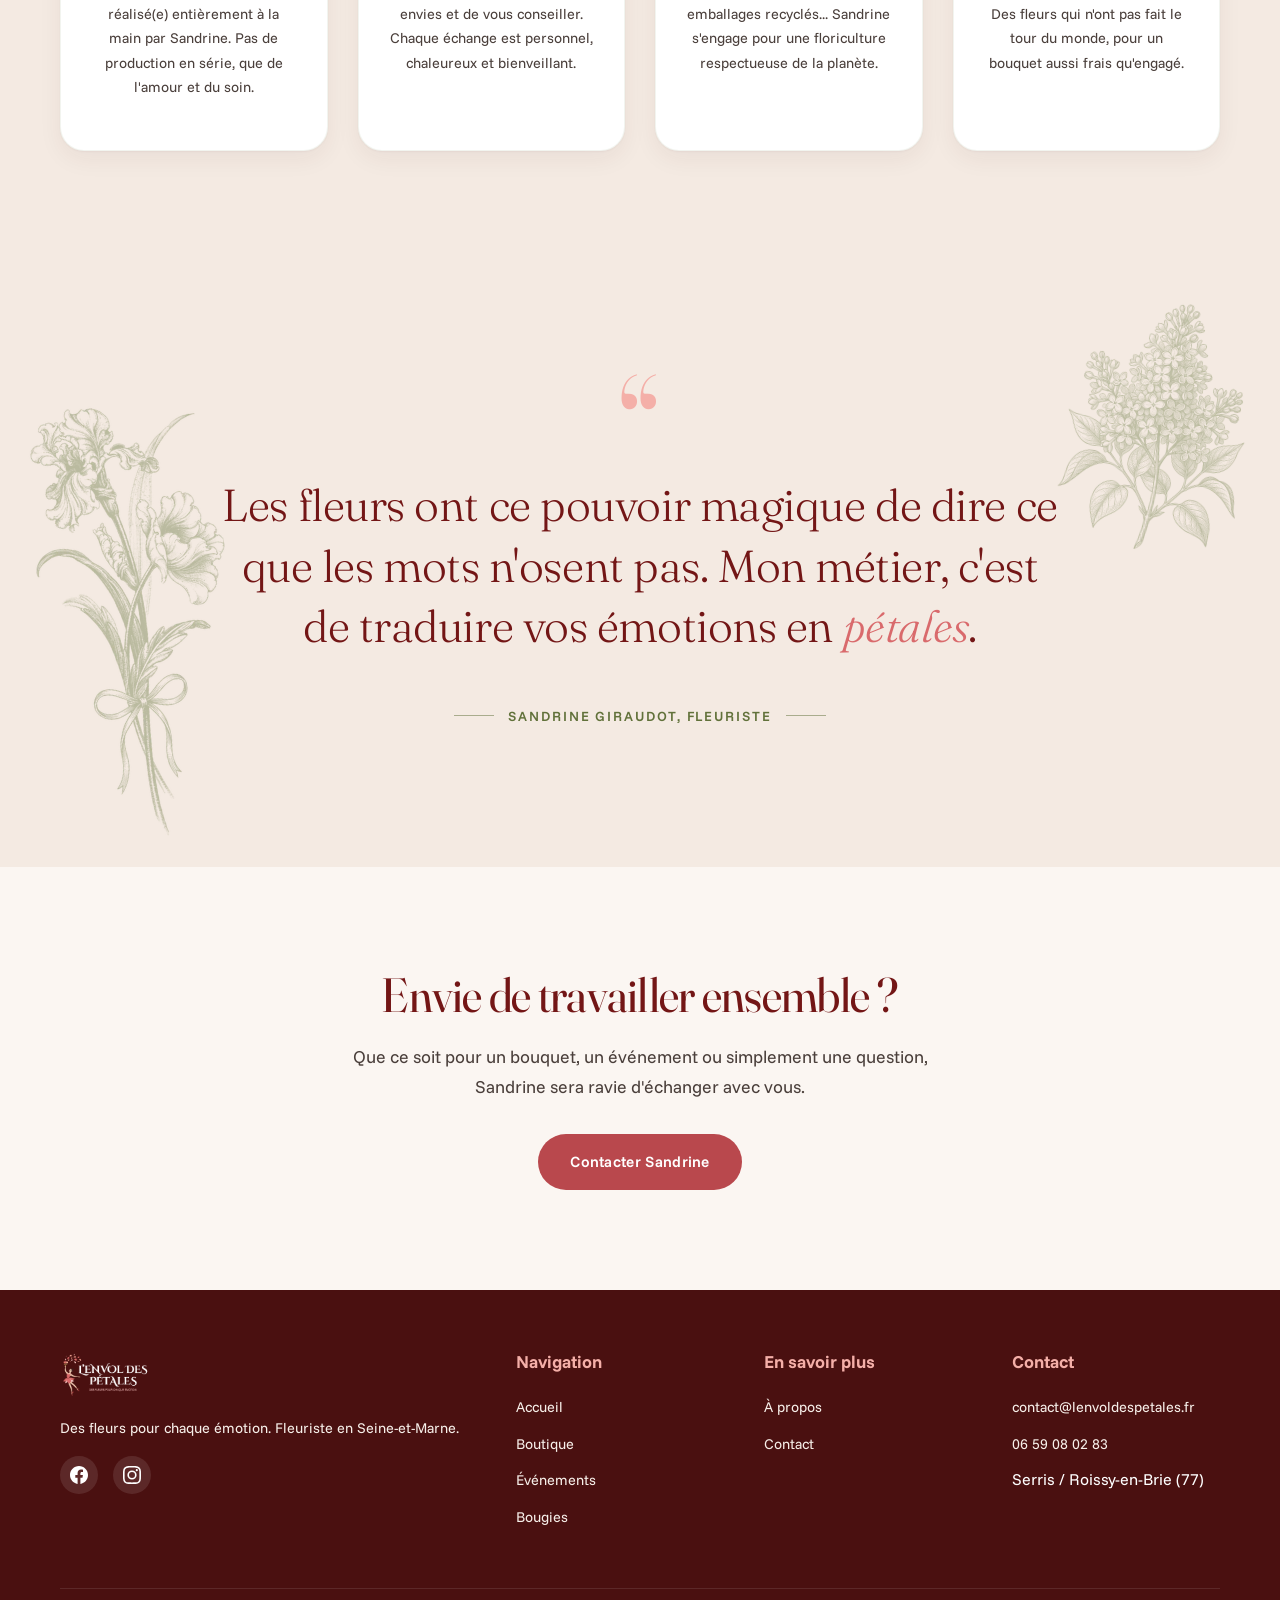
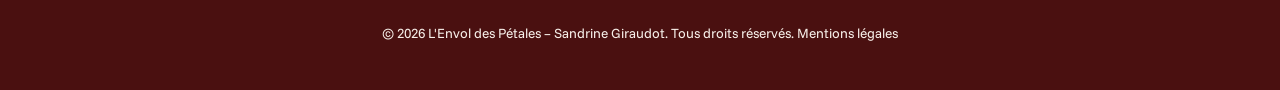
==== commit 9e9ae7d4: "Simplifie le header mobile et refait le menu - Mobile : le header ne garde que le logo, le panier et" ====
--- a/a-propos.html
+++ b/a-propos.html
@@ -25,13 +25,18 @@
                     <li><a href="a-propos.html" class="nav__link active">À propos</a></li>
                     <li><a href="contact.html" class="nav__link">Contact</a></li>
                 </ul>
+                <!-- Uniquement dans le menu mobile -->
+                <div class="nav__mobile">
+                    <a href="contact.html" class="btn btn--primary">Commander</a>
+                    <p class="nav__contact"><a href="tel:+33659080283">06 59 08 02 83</a><a href="mailto:contact@lenvoldespetales.fr">contact@lenvoldespetales.fr</a></p>
+                </div>
             </nav>
             <div class="nav__cta">
                 <button class="cart-btn" id="cart-btn" aria-label="Voir le panier" title="Voir le panier">
                     <svg viewBox="0 0 24 24"><path d="M6 2L3 6v14a2 2 0 002 2h14a2 2 0 002-2V6l-3-4z"/><line x1="3" y1="6" x2="21" y2="6"/><path d="M16 10a4 4 0 01-8 0"/></svg>
                     <span class="cart-count empty" id="cart-count">0</span>
                 </button>
-                <a href="contact.html" class="btn btn--primary btn--small">Commander</a>
+                <a href="contact.html" class="btn btn--primary btn--small header__cta">Commander</a>
                 <button class="burger" id="burger" aria-label="Ouvrir le menu" aria-expanded="false">
                     <span class="burger__line"></span>
                     <span class="burger__line"></span>
--- a/assets/css/style.css
+++ b/assets/css/style.css
@@ -321,6 +321,11 @@
 .nav__link:hover::after,
 .nav__link.active::after {
     width: 100%;
+}
+
+/* Bloc « Commander + contact » visible seulement dans le menu mobile */
+.nav__mobile {
+    display: none;
 }
 
 /* Bouton Commander dans le header */
@@ -1129,23 +1134,23 @@
 }
 
 .gravure--galerie {
-    top: 40px;
-    right: -60px;
-    width: 300px;
+    top: 70px;
+    right: 4%;
+    width: 260px;
     opacity: 0.45;
     transform: rotate(-12deg);
 }
 
 /* Gravures de part et d'autre de la citation */
 .gravure--citation-g {
-    left: 2%;
+    left: calc(2% + 20px);
     bottom: 30px;
     width: 190px;
     transform: rotate(-10deg);
 }
 
 .gravure--citation-d {
-    right: 1%;
+    right: calc(1% + 20px);
     top: 50px;
     width: 180px;
     transform: rotate(8deg);
@@ -2048,10 +2053,13 @@
 
 .delivery-zone {
     position: relative;
+    display: grid;
+    grid-template-columns: 0.85fr 1.15fr;
+    max-width: 980px;
+    margin: 110px auto 0;
     background: var(--blanc);
     border-radius: var(--radius-lg);
-    padding: 40px;
-    margin-top: 110px !important;
+    overflow: visible;
     box-shadow: 0 8px 30px rgba(70, 38, 30, 0.05);
 }
 
@@ -2129,24 +2137,82 @@
 
 /* Zone de livraison - card */
 
-.delivery-zone h3 {
+.delivery-zone__info {
+    background: var(--olive);
+    color: var(--creme);
+    padding: 44px 40px;
+    border-radius: var(--radius-lg) 0 0 var(--radius-lg);
+}
+
+.delivery-zone__info h3 {
+    font-family: var(--font-titre);
+    font-weight: 400;
+    font-size: 1.8rem;
+    color: var(--creme);
     margin-bottom: 1rem;
 }
 
+.delivery-zone__info p {
+    color: rgba(244, 234, 226, 0.88);
+    font-size: 0.98rem;
+}
+
+.delivery-zone__info strong {
+    color: var(--saumon);
+    font-weight: 600;
+}
+
+.delivery-zone__note {
+    font-size: 0.88rem !important;
+    padding-top: 1rem;
+    margin-top: 1.5rem;
+    border-top: 1px solid rgba(244, 234, 226, 0.25);
+}
+
+.delivery-zone__info .btn--secondary {
+    color: var(--creme);
+    margin-top: 0.5rem;
+}
+
+.delivery-zone__info .btn--secondary:hover {
+    background: var(--creme);
+    border-color: var(--creme);
+    color: var(--olive);
+}
+
 .communes-list {
-    display: flex;
-    flex-wrap: wrap;
-    gap: 8px;
-}
-
-.commune-tag {
-    display: inline-block;
-    padding: 6px 14px;
-    background: var(--beige);
-    color: var(--accent);
-    border-radius: 50px;
-    font-size: 0.85rem;
-    font-weight: 500;
+    list-style: none;
+    padding: 44px 48px;
+    columns: 2;
+    column-gap: 40px;
+    align-self: center;
+}
+
+.communes-list li {
+    position: relative;
+    break-inside: avoid;
+    padding: 9px 0 9px 20px;
+    white-space: nowrap;
+    border-bottom: 1px solid var(--gris-doux);
+    font-size: 0.92rem;
+    color: var(--gris-texte);
+}
+
+.communes-list li::before {
+    content: '';
+    position: absolute;
+    left: 0;
+    top: 50%;
+    width: 7px;
+    height: 7px;
+    margin-top: -3.5px;
+    border-radius: 50% 0;
+    background: var(--corail);
+    transform: rotate(-45deg);
+}
+
+#form-contact {
+    scroll-margin-top: calc(var(--header-height) + 30px);
 }
 
 /* Reseaux sociaux */
@@ -2582,6 +2648,14 @@
         gap: 40px;
     }
 
+    .delivery-zone {
+        grid-template-columns: 1fr;
+    }
+
+    .delivery-zone__info {
+        border-radius: var(--radius-lg) var(--radius-lg) 0 0;
+    }
+
     .devis__card {
         padding: 28px 22px;
     }
@@ -2602,42 +2676,121 @@
         --section-padding: 50px;
     }
 
-    /* Navigation mobile */
+    /* Navigation mobile : panneau plein écran sous le header */
+    .header__cta {
+        display: none;
+    }
+
     .nav {
         position: fixed;
         top: var(--header-height);
         left: 0;
         width: 100%;
+        height: calc(100dvh - var(--header-height));
+        display: flex;
+        flex-direction: column;
+        justify-content: space-between;
+        padding: 24px 24px calc(24px + env(safe-area-inset-bottom));
         background: var(--creme);
-        padding: 20px;
-        transform: translateY(-100%);
+        overflow-y: auto;
         opacity: 0;
+        visibility: hidden;
+        transform: translateY(-12px);
+        transition: opacity 0.35s var(--ease), transform 0.35s var(--ease), visibility 0s linear 0.35s;
+        z-index: 999;
+    }
+
+    /* Gravure discrète en fond du menu */
+    .nav::before {
+        content: '';
+        position: absolute;
+        right: -30px;
+        bottom: 110px;
+        width: 170px;
+        height: 300px;
+        background: url("../images/gravures/fleur1.webp") no-repeat center bottom / contain;
+        opacity: 0.3;
         pointer-events: none;
-        transition: var(--transition);
-        box-shadow: 0 10px 20px rgba(70, 38, 30, 0.1);
-        z-index: 999;
+    }
+
+    .nav > * {
+        position: relative;
     }
 
     .nav.open {
-        transform: translateY(0);
         opacity: 1;
-        pointer-events: all;
+        visibility: visible;
+        transform: none;
+        transition: opacity 0.35s var(--ease), transform 0.35s var(--ease);
     }
 
     .nav__list {
         flex-direction: column;
+        align-items: flex-start;
         gap: 0;
     }
+
+    .nav__list li {
+        width: 100%;
+        opacity: 0;
+        transform: translateY(10px);
+        transition: opacity 0.4s var(--ease), transform 0.4s var(--ease);
+    }
+
+    .nav.open .nav__list li {
+        opacity: 1;
+        transform: none;
+    }
+
+    .nav.open .nav__list li:nth-child(2) { transition-delay: 0.04s; }
+    .nav.open .nav__list li:nth-child(3) { transition-delay: 0.08s; }
+    .nav.open .nav__list li:nth-child(4) { transition-delay: 0.12s; }
+    .nav.open .nav__list li:nth-child(5) { transition-delay: 0.16s; }
+    .nav.open .nav__list li:nth-child(6) { transition-delay: 0.20s; }
 
     .nav__link {
         display: block;
-        padding: 12px 0;
-        font-size: 1.1rem;
-        border-bottom: 1px solid var(--beige);
+        padding: 6px 0;
+        font-family: var(--font-titre);
+        font-size: 1.75rem;
+        font-weight: 400;
+        color: var(--bordeaux);
+    }
+
+    .nav__link.active {
+        color: var(--corail);
+        font-style: italic;
     }
 
     .nav__link::after {
         display: none;
+    }
+
+    .nav__mobile {
+        display: flex;
+        flex-direction: column;
+        gap: 14px;
+        padding-top: 24px;
+    }
+
+    .nav__mobile .btn {
+        width: 100%;
+    }
+
+    .nav__contact {
+        display: flex;
+        flex-direction: column;
+        gap: 4px;
+        margin: 0;
+        font-size: 0.9rem;
+    }
+
+    .nav__contact a {
+        color: var(--olive);
+    }
+
+    body.menu-ouvert {
+        overflow: hidden;
     }
 
     .burger {
@@ -2759,6 +2912,21 @@
     .gravure--citation-d {
         width: 100px;
         opacity: 0.25;
+    }
+
+    .delivery-zone__info,
+    .communes-list {
+        padding: 32px 24px;
+    }
+
+    .communes-list {
+        columns: 2;
+        column-gap: 20px;
+    }
+
+    .communes-list li {
+        white-space: normal;
+        font-size: 0.85rem;
     }
 
     .quote__mark {
